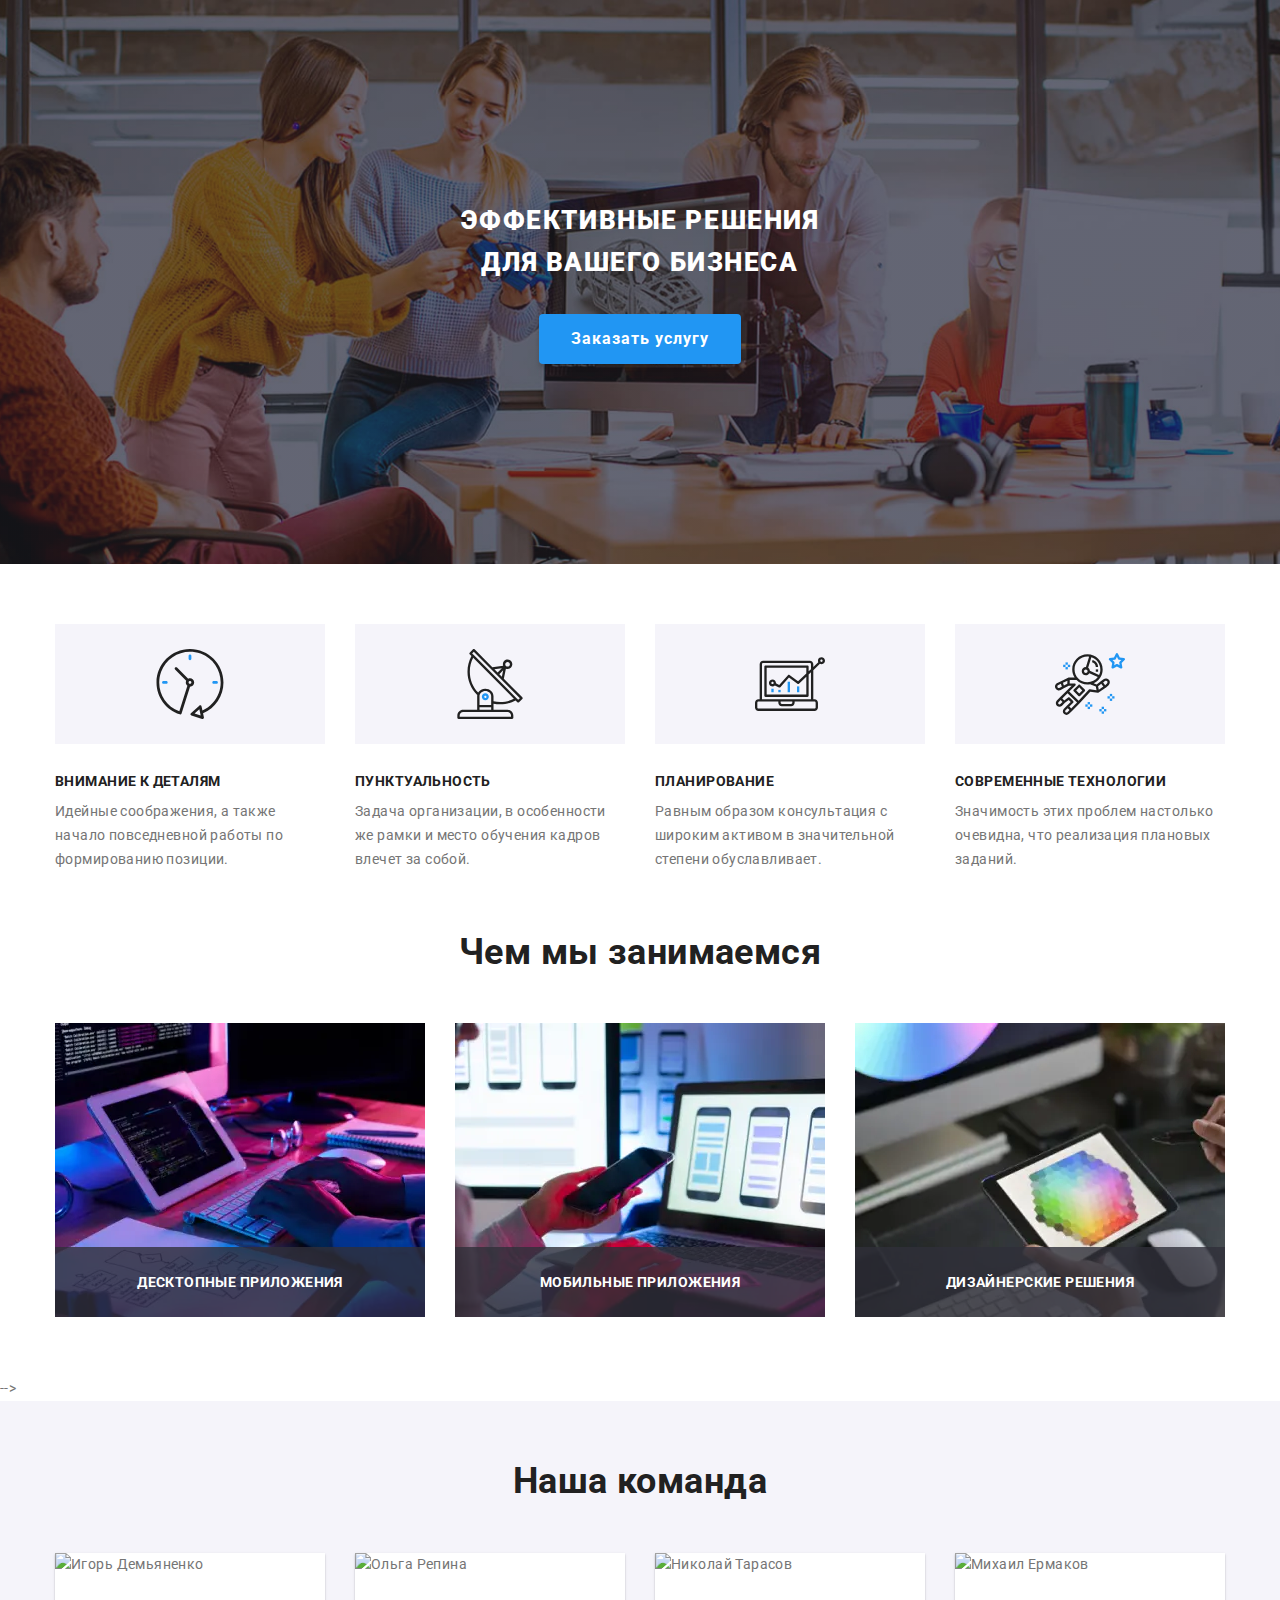
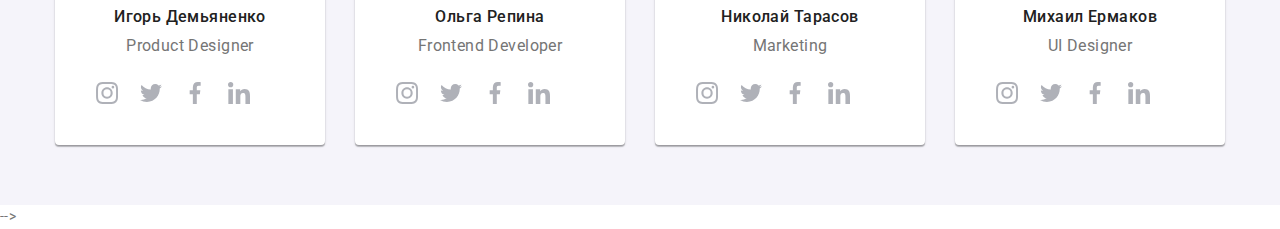
==== index.html @ aecc65b9 "правки" ====
<!DOCTYPE html>
<html lang="ru">
  <head>
    <meta charset="UTF-8" />
    <meta name="viewport" content="width=device-width, initial-scale=1.0" />
    <title>Document</title>
    <link rel="preconnect" href="https://fonts.gstatic.com" />
    <link
      href="https://fonts.googleapis.com/css2?family=Raleway:wght@700&family=Roboto:wght@400;500;700;900&display=swap"
      rel="stylesheet"
    />
    <link
      rel="stylesheet"
      href="https://cdnjs.cloudflare.com/ajax/libs/modern-normalize/1.0.0/modern-normalize.min.css"
    />
    <link rel="stylesheet" href="./CSS/main.min.css" />
  </head>
  <body>
    <!--Шапка-->
    <!-- <header class="page-header">
      <div class="header__container container">
        <nav class="nav-header">
          <a href="/" class="logo">Web<span class="logo__color">Studio</span></a>

          <ul class="site-nav">
            <li class="nav-item"><a href="./index.html" class="link current">Студия</a></li>
            <li class="nav-item"><a href="./portfolio.html" class="link">Портфолио</a></li>
            <li class="nav-item"><a href="" class="link">Контакты</a></li>
          </ul>
        </nav>

        <ul class="second-nav">
          <li class="nav-item">
            <a href="" class="link">
              <svg class="second-nav-img" width="16px" height="12px">
                <use class="second-nav-icon" href="./images/sprite.svg#mail"></use>
              </svg>
              info@devstudio.com
            </a>
          </li>
          <li class="nav-item">
            <a href="" class="link">
              <svg class="second-nav-img" width="10px" height="16px">
                <use class="second-nav-icon" href="./images/sprite.svg#smartphone"></use>
              </svg>
              +38 096 111 11 11
            </a>
          </li>
        </ul>
      </div>
    </header> -->

    <main>
      <!-- Герой -->

      <section class="hero">
        <div class="container">
          <h1 class="hero__title">
            Эффективные решения<br />
            для вашего бизнеса
          </h1>
          <button type="button" data-modal-open class="hero-btn">Заказать услугу</button>
        </div>
      </section>

      <section class="section section-features">
        <div class="container">
          <h2 class="section-title visually-hidden">Особености</h2>
          <ul class="features-list">
            <li class="features-item bgf-img1">
              <h3 class="section-title features">Внимание к деталям</h3>
              <p class="features-text">
                Идейные соображения, а также начало повседневной работы по формированию позиции.
              </p>
            </li>

            <li class="features-item bgf-img2">
              <h3 class="section-title features">Пунктуальность</h3>
              <p class="features-text">
                Задача организации, в особенности же рамки и место обучения кадров влечет за собой.
              </p>
            </li>

            <li class="features-item bgf-img3">
              <h3 class="section-title features">Планирование</h3>
              <p class="features-text">
                Равным образом консультация с широким активом в значительной степени обуславливает.
              </p>
            </li>

            <li class="features-item bgf-img4">
              <h3 class="section-title features">Современные технологии</h3>
              <p class="features-text">Значимость этих проблем настолько очевидна, что реализация плановых заданий.</p>
            </li>
          </ul>
        </div>
      </section>

      <!--Чем занимаемся-->
      <section class="section section-work">
        <div class="container">
          <h2 class="section-title name-page">Чем мы занимаемся</h2>
          <ul class="work-title">
            <li class="work-item">
              <picture class="work__picture">
                <source
                  srcset="
                    ./images/work/desktop-applications/desktop-applications-01.webp    1x,
                    ./images/work/desktop-applications/desktop-applications-02@2x.webp 2x
                  "
                  media="(min-width: 1200px)"
                  type="image/webp"
                />
                <source
                  srcset="
                    ./images/work/desktop-applications-01                         1x,
                    ./images/work/desktop-applications/desktop-applications-02@2x 2x
                  "
                  media="(min-width: 1200px)"
                />
                <img src="./images/work/desktop-applications/desktop-applications-01.jpg" alt="Декстопные приложения" />
              </picture>
              <p class="work-text">Десктопные приложения</p>
            </li>
            <li class="work-item">
              <picture class="work__picture">
                <source
                  srcset="
                    ./images/work/mobile-applications/mobile-applications-01.webp    1x,
                    ./images/work/mobile-applications/mobile-applications-02@2x.webp 2x
                  "
                  media="(min-width: 1200px)"
                  type="image/webp"
                />
                <source
                  srcset="
                    ./images/work/mobile-applications/mobile-applications-01.jpg    1x,
                    ./images/work/mobile-applications/mobile-applications-02@2x.jpg 2x
                  "
                  media="(min-width: 1200px)"
                />
                <img src="./images/work/mobile-applications/mobile-applications-01.jpg" alt="Мобильные Приложения" />
              </picture>
              <p class="work-text">Мобильные приложения</p>
            </li>
            <li class="work-item">
              <picture class="work__picture">
                <source
                  srcset="
                    ./images/work/design-solution/design-solutions-01.webp    1x,
                    ./images/work/design-solution/design-solutions-02@2x.webp 2x
                  "
                  media="(min-width: 1200px)"
                  type="image/webp"
                />
                <source
                  srcset="
                    ./images/work/design-solution/design-solutions-01.jpg    1x,
                    ./images/work/design-solution/design-solutions-02@2x.jpg 2x
                  "
                  media="(min-width: 1200px)"
                />
                <img src="./images/work/design-solution/design-solutions-01.jpg" alt="Дизайнерские решения" />
              </picture>
              <p class="work-text">Дизайнерские решения</p>
            </li>
          </ul>
        </div>
      </section>
      -->

      <!--Команда-->
      <section class="section section-comand">
        <div class="container">
          <h2 class="section-title name-page">Наша команда</h2>
          <ul class="team-list">
            <li class="team-item">
              <div class="team-img-container">
                <img src="./images/igor.jpg" alt="Игорь Демьяненко" width="270" />
              </div>
              <div class="team-text-container">
                <h3 class="section-title name">Игорь Демьяненко</h3>
                <p class="comand-text">Product Designer</p>
                <ul class="network-list">
                  <li class="network-item">
                    <a href="" class="network-link">
                      <svg class="network-icon">
                        <use class="icon" href="./images/sprite.svg#instagram"></use>
                      </svg>
                    </a>
                  </li>
                  <li class="network-item">
                    <a href="" class="network-link">
                      <svg class="network-icon">
                        <use class="icon" href="./images/sprite.svg#twitter"></use>
                      </svg>
                    </a>
                  </li>
                  <li class="network-item">
                    <a href="" class="network-link">
                      <svg class="network-icon">
                        <use class="icon" href="./images/sprite.svg#facebook"></use>
                      </svg>
                    </a>
                  </li>
                  <li class="network-item">
                    <a href="" class="network-link">
                      <svg class="network-icon">
                        <use class="icon" href="./images/sprite.svg#linkedin"></use>
                      </svg>
                    </a>
                  </li>
                </ul>
              </div>
            </li>

            <li class="team-item">
              <div class="team-img-container">
                <img src="./images/olga.jpg" alt="Ольга Репина" width="270" />
              </div>
              <div class="team-text-container">
                <h3 class="section-title name">Ольга Репина</h3>
                <p class="comand-text">Frontend Developer</p>
                <ul class="network-list">
                  <li class="network-item">
                    <a href="" class="network-link">
                      <svg class="network-icon">
                        <use class="icon" href="./images/sprite.svg#instagram"></use>
                      </svg>
                    </a>
                  </li>
                  <li class="network-item">
                    <a href="" class="network-link">
                      <svg class="network-icon">
                        <use class="icon" href="./images/sprite.svg#twitter"></use>
                      </svg>
                    </a>
                  </li>
                  <li class="network-item">
                    <a href="" class="network-link">
                      <svg class="network-icon">
                        <use class="icon" href="./images/sprite.svg#facebook"></use>
                      </svg>
                    </a>
                  </li>
                  <li class="network-item">
                    <a href="" class="network-link">
                      <svg class="network-icon">
                        <use class="icon" href="./images/sprite.svg#linkedin"></use>
                      </svg>
                    </a>
                  </li>
                </ul>
              </div>
            </li>

            <li class="team-item">
              <div class="team-img-container">
                <img src="./images/nikolya.jpg" alt="Николай Тарасов" width="270" />
              </div>
              <div class="team-text-container">
                <h3 class="section-title name">Николай Тарасов</h3>
                <p class="comand-text">Marketing</p>
                <ul class="network-list">
                  <li class="network-item">
                    <a href="" class="network-link">
                      <svg class="network-icon">
                        <use class="icon" href="./images/sprite.svg#instagram"></use>
                      </svg>
                    </a>
                  </li>
                  <li class="network-item">
                    <a href="" class="network-link">
                      <svg class="network-icon">
                        <use class="icon" href="./images/sprite.svg#twitter"></use>
                      </svg>
                    </a>
                  </li>
                  <li class="network-item">
                    <a href="" class="network-link">
                      <svg class="network-icon">
                        <use class="icon" href="./images/sprite.svg#facebook"></use>
                      </svg>
                    </a>
                  </li>
                  <li class="network-item">
                    <a href="" class="network-link">
                      <svg class="network-icon">
                        <use class="icon" href="./images/sprite.svg#linkedin"></use>
                      </svg>
                    </a>
                  </li>
                </ul>
              </div>
            </li>

            <li class="team-item">
              <div class="team-img-container">
                <img src="./images/mihail.jpg" alt="Михаил Ермаков" width="270" />
              </div>
              <div class="team-text-container">
                <h3 class="section-title name">Михаил Ермаков</h3>
                <p class="comand-text">UI Designer</p>
                <ul class="network-list">
                  <li class="network-item">
                    <a href="" class="network-link">
                      <svg class="network-icon">
                        <use class="icon" href="./images/sprite.svg#instagram"></use>
                      </svg>
                    </a>
                  </li>
                  <li class="network-item">
                    <a href="" class="network-link">
                      <svg class="network-icon">
                        <use class="icon" href="./images/sprite.svg#twitter"></use>
                      </svg>
                    </a>
                  </li>
                  <li class="network-item">
                    <a href="" class="network-link">
                      <svg class="network-icon">
                        <use class="icon" href="./images/sprite.svg#facebook"></use>
                      </svg>
                    </a>
                  </li>
                  <li class="network-item">
                    <a href="" class="network-link">
                      <svg class="network-icon">
                        <use class="icon" href="./images/sprite.svg#linkedin"></use>
                      </svg>
                    </a>
                  </li>
                </ul>
              </div>
            </li>
          </ul>
        </div>
      </section>
      -->

      <!-- Наши Клиенты -->
      <!-- <section class="section section-clients">
        <div class="container">
          <h2 class="section-title name-page">Постоянные клиенты</h2>
          <ul class="clients-list">
            <li class="clients-item">
              <a href="" class="clients-link">
                <svg class="clients-img" width="44px" height="49px">
                  <use class="clients-logo" href="./images/sprite.svg#logo1"></use>
                </svg>
              </a>
            </li>
            <li class="clients-item">
              <a href="" class="clients-link">
                <svg class="clients-img" width="40px" height="52px">
                  <use class="clients-logo" href="./images/sprite.svg#logo2"></use>
                </svg>
              </a>
            </li>
            <li class="clients-item">
              <a href="" class="clients-link">
                <svg class="clients-img" width="41px" height="42px">
                  <use class="clients-logo" href="./images/sprite.svg#logo3"></use>
                </svg>
              </a>
            </li>
            <li class="clients-item">
              <a href="" class="clients-link">
                <svg class="clients-img" width="80px" height="42px">
                  <use class="clients-logo" href="./images/sprite.svg#logo4"></use>
                </svg>
              </a>
            </li>
            <li class="clients-item">
              <a href="" class="clients-link">
                <svg class="clients-img" width="59px" height="47px">
                  <use class="clients-logo" href="./images/sprite.svg#logo5"></use>
                </svg>
              </a>
            </li>
            <li class="clients-item">
              <a href="" class="clients-link">
                <svg class="clients-img" width="88px" height="45px">
                  <use class="clients-logo" href="./images/logo6.svg#logo6"></use>
                </svg>
              </a>
            </li>
          </ul>
        </div>
      </section> -->
    </main>

    <!-- Подвал -->
    <!-- <footer class="footer-page">
      <div class="container">
        <div class="footer-address-container">
          <a href="/" class="logo">Web<span class="logo__color--footer">Studio</span></a>

          <address class="footer-content">
            <ul class="footer-list">
              <li class="footer-list-item">
                <a href="https://goo.gl/maps/4PFyWTzTnwLAxrPg8 " rel="“noopener" class="link-map"
                  >г. Киев, пр-т Леси Украинки, 26</a
                >
              </li>
              <li class="footer-list-item">
                <a href="mailto:info@example.com" class="link rgba">info@example.com</a>
              </li>

              <li class="footer-list-item">
                <a href="tel:+380991111111" class="link rgba">+38 099 111 11 11</a>
              </li>
            </ul>
          </address>
        </div>

        <div class="soshial-link-container">
          <h2 class="soshial-link-title">присоединяйтесь</h2>
          <ul class="soshial-link-list">
            <li class="soshial-link-item">
              <a href="" class="soshial-link">
                <svg class="network-icon">
                  <use class="icon" href="./images/sprite.svg#instagram"></use>
                </svg>
              </a>
            </li>
            <li class="soshial-link-item">
              <a href="" class="soshial-link">
                <svg class="network-icon">
                  <use class="icon" href="./images/sprite.svg#twitter"></use>
                </svg>
              </a>
            </li>
            <li class="soshial-link-item">
              <a href="" class="soshial-link">
                <svg class="network-icon">
                  <use class="icon" href="./images/sprite.svg#facebook"></use>
                </svg>
              </a>
            </li>
            <li class="soshial-link-item">
              <a href="" class="soshial-link">
                <svg class="network-icon">
                  <use class="icon" href="./images/sprite.svg#linkedin"></use>
                </svg>
              </a>
            </li>
          </ul>
        </div>

        <div class="subscription-container">
          <p class="soshial-link-title">Подпишитесь на рассылку</p>
          <form class="subscription-form">
            <input type="email" name="email" placeholder="E-mail" class="subscription-input" />
            <button type="submit" class="hero-btn footer-btn">
              Подписаться
              <svg class="subscription-send" width="24px" height="24px">
                <use class="send-img" href="./images/sprite.svg#send"></use>
              </svg>
            </button>
          </form>
        </div>
      </div>
    </footer> -->

    <!-- <div class="backdrop is-hidden" data-modal>
      <div class="backdrop-window">
        <div class="backdrop-contant">
          <form class="backdrop-form">
            <p class="backdrop-form-name">Оставьте свои данные, мы вам перезвоним</p>
            <label for="Имя" class="backdrop-list">
              <span class="backdrop-form-text">Имя</span>
              <span class="svg-form-container">
                <input type="text" name="username" class="backdrop-imput" id="Имя" />
                <svg class="backdrop-icon-container" width="18" height="18">
                  <use class="backdrop-icon" href="./images/sprite.svg#person"></use>
                </svg>
              </span>
            </label>

            <label for="Телефон" class="backdrop-list">
              <span class="backdrop-form-text">Телефон</span>
              <span class="svg-form-container">
                <input type="tel" name="phone-number" class="backdrop-imput" id="Телефон" />
                <svg class="backdrop-icon-container" width="18" height="18">
                  <use class="backdrop-icon" href="./images/sprite.svg#phone"></use>
                </svg>
              </span>
            </label>

            <label for="Почта" class="backdrop-list">
              <span class="backdrop-form-text">Почта</span>
              <span class="svg-form-container">
                <input type="email" name="email" class="backdrop-imput" id="Почта" />
                <svg class="backdrop-icon-container" width="18" height="18">
                  <use class="backdrop-icon" href="./images/sprite.svg#mail2"></use>
                </svg>
              </span>
            </label>

            <label for="comment" class="backdrop-list">
              <span class="backdrop-form-text">Комментарий</span>
              <textarea name="comment" placeholder="Введите текст" class="backdrop-textarea" id="comment"></textarea>
            </label>

            <input name="mailing" id="mailing" type="checkbox" class="backdrop-checkbox-bg visually-hidden" />
            <label for="mailing" class="checkbox-text"
              >Соглашаюсь с рассылкой и принимаю <a href="#" class="checkbox-link">Условия договора</a>
            </label>
            <button type="submit" class="hero-btn">Отправить</button>
          </form>

          <button type="button" data-modal-close class="backdrop-btn">
            <svg class="icon-exit">
              <use href="./images/sprite.svg#close-black"></use>
            </svg>
          </button>
        </div>
      </div>
    </div> -->

    <script src="./js/modal.js"></script>
  </body>
</html>
---- CSS/main.min.css ----
:root{--text-color: #757575;--text-black-color: #212121;--text-wite-color: #ffffff;--text-accent: #2196f3;--text-background-color: #e5e5e5;--background-second-color: #f5f4fa;--footer-bg-color: #2f303a;--border-: 1px solid #eeeeee;--cubic: cubic-bezier(0.4, 0, 0.2, 1)}.visually-hidden{position:absolute !important;clip:rect(1px 1px 1px 1px);clip:rect(1px, 1px, 1px, 1px);padding:0 !important;border:0 !important;height:1px !important;width:1px !important;overflow:hidden}button{outline:none;list-style:none}img{display:block;max-width:100%;height:auto}*{margin:0;padding:0}body{background:var(--text-wite-color);color:var(--text-color);font-family:Roboto, sans-serif;letter-spacing:0.03em;font-size:14px;line-height:1.71}h1,h2,h3,h4{font-family:Roboto, sans-serif}ul{list-style:none;margin:0px;padding:0px}textarea{resize:none}.container{width:100%;margin-left:auto;margin-right:auto;padding-left:15px;padding-right:15px}.footer-page>.container{display:flex}@media screen and (min-width: 480px){.container{width:480px}}@media screen and (min-width: 768px){.container{width:768px}}@media screen and (min-width: 1200px){.container{width:1200px}}.logo{color:var(--text-accent);font-family:Raleway;font-weight:700;font-size:26px;line-height:1.2;text-decoration:none}.logo__color{color:var(--text-black-color)}.logo__color--footer{color:var(--text-wite-color)}.network-list{display:inline-flex;margin-top:16px}.network-link{width:44px;height:44px;display:inline-flex;justify-content:center;align-items:center;border-radius:50%;transition:background-color 250ms var(--cubic)}.network-link:focus,.network-link:hover{background-color:var(--text-accent)}.network-icon{width:22px;height:22px;fill:#afb1b8;transition:fill 250ms cubic-bezier(0.4, 0, 0.2, 1)}.network-link:focus .network-icon,.network-link:hover .network-icon{fill:#ffffff}.soshial-link-container{width:270px}.soshial-link-title{margin-bottom:20px;font-weight:700;font-size:14px;line-height:1.142;letter-spacing:0.03em;text-transform:uppercase;color:var(--text-wite-color)}.soshial-link-list{display:flex}.soshial-link-item{background-color:rgba(255,255,255,0.1);border-radius:50%}.soshial-link-item:not(:last-child){margin-right:10px}.soshial-link{width:44px;height:44px;display:inline-flex;justify-content:center;align-items:center;border-radius:50%;transition:background-color 250ms cubic-bezier(0.4, 0, 0.2, 1)}.soshial-link:hover,.soshial-link:focus{display:flex;width:44px;height:44px;background-color:#2196f3;border-radius:50%}.soshial-link .icon{width:22px;height:22px;fill:var(--text-wite-color)}.hero-btn{display:flex;align-items:center;margin-left:auto;margin-right:auto;margin-top:30px;padding:10px 32px;box-shadow:0px 4px 4px rgba(0,0,0,0.15);border:none;border-radius:4px;cursor:pointer;color:var(--text-wite-color);font-weight:700;font-size:16px;line-height:1.87;text-align:center;letter-spacing:0.06em;background-color:var(--text-accent)}.footer-btn{margin-left:12px;margin-top:0}.backdrop{position:fixed;top:0;left:0;z-index:100;width:100%;height:100%;background-color:rgba(0,0,0,0.2);transition:all 250ms var(--cubic)}.backdrop-window{position:absolute;top:50%;left:50%;transform:translate(-50%, -50%);width:528px;height:581px;padding:40px;background:#ffffff;box-shadow:0px 1px 3px rgba(0,0,0,0.12),0px 1px 1px rgba(0,0,0,0.14),0px 2px 1px rgba(0,0,0,0.2);border-radius:4px}.backdrop-btn{position:absolute;right:8px;top:8px;width:30px;height:30px;background:#ffffff;border:1px solid rgba(0,0,0,0.1);border-radius:50%;display:flex;justify-content:center;align-items:center;transition:border 250ms var(--cubic)}.icon-exit{width:11px;height:11px;transition:fill 250ms var(--cubic)}.backdrop-btn:hover .icon-exit,.backdrop-btn:focus .icon-exit{fill:var(--text-accent)}.is-hidden{opacity:0;visibility:hidden;pointer-events:none}.backdrop-form-name{font-weight:700;font-size:20px;line-height:1.15;text-align:center;letter-spacing:0.03em;color:var(--text-black-color)}.backdrop-form-text{display:block;font-weight:normal;font-size:12px;line-height:1.166;letter-spacing:0.01em;color:var(--text-color);margin-top:12px}.backdrop-list{display:block}.backdrop-imput{width:100%;height:40px;padding-left:44px;margin-top:4px;border-radius:4px;border:1px solid rgba(33,33,33,0.2);transition:border 250ms var(--cubic)}.backdrop-imput:focus{outline:none;border:1px solid #2196f3;border-radius:4px}.svg-form-container{position:relative}.backdrop-checkbox-bg:checked+.checkbox-text::before{background-color:var(--text-accent);background-image:url(../images/icon-check.svg);background-size:contain;border-color:var(--text-accent);border-radius:2px}.checkbox-text{display:inline-block;margin-left:9px;margin-top:20px;vertical-align:top;font-weight:400;font-size:14px;line-height:1.171;letter-spacing:0.03em;color:var(--text-color)}.checkbox-text::before{display:inline-block;text-align:center;vertical-align:middle;content:'';width:16px;height:15px;margin-right:7px;border:2px solid var(--text-black-color);border-radius:2px;background-size:contain}.checkbox-link{color:var(--text-accent)}.checkbox-link:focus{color:var(--text-accent)}.backdrop-icon-container{position:absolute;top:50%;left:14px;transform:translateY(-50%);transition:fill 250ms var(--cubic)}.backdrop-imput:focus+.backdrop-icon-container{fill:var(--text-accent)}.backdrop-textarea{width:448px;height:120px;padding:12px 16px;margin-top:4px;border-radius:4px;border:1px solid rgba(33,33,33,0.2);transition:border-radius 250ms var(--cubic)}.backdrop-textarea::placeholder{color:rgba(117,117,117,0.5)}.backdrop-textarea:hover,.backdrop-textarea:focus{outline:none;border:1px solid #2196f3;border-radius:4px}.section{padding-top:60px;padding-bottom:60px}.section-features{padding-bottom:0px}.section-comand{background-color:var(--background-second-color)}.page-header{display:flex;justify-content:center;align-items:center;border-bottom:1px solid #ececec;background-color:var(--text-wite-color)}.header__container{display:flex;align-items:center;justify-content:space-between}.nav-header{display:flex;justify-content:space-between;align-items:center;margin-right:auto}.site-nav{display:flex;margin-left:90px}.site-nav .link:focus,.site-nav .link:hover{color:var(--text-accent)}.site-nav .nav-item:not(:last-child){margin-right:50px}.second-nav .nav-item:not(:last-child){margin-right:50px}.site-nav .link{display:block;padding:32px 0;color:var(--text-black-color);font-weight:500;font-size:14px;line-height:1.14;text-decoration:none;transition:color 250ms cubic-bezier(0.4, 0, 0.2, 1)}.site-nav .link.current{color:var(--text-accent);display:block;position:relative}.site-nav .link.current::after{content:'';position:absolute;left:0;bottom:0;display:block;width:100%;height:4px;background-color:var(--text-accent);border-radius:2px}.second-nav{display:flex}.second-nav .link{color:var(--text-color);font-weight:500;font-size:14px;line-height:1.4;letter-spacing:0.02em;text-decoration:none;transition:color 250ms cubic-bezier(0.4, 0, 0.2, 1)}.second-nav .link:focus,.second-nav .link:hover{color:var(--text-accent)}.second-nav-img{fill:var(--text-color);margin-right:10px;transition:fill 250ms cubic-bezier(0.4, 0, 0.2, 1)}.link:focus .second-nav-img,.link:hover .second-nav-img{fill:var(--text-accent)}.nav-item .link{display:flex;align-items:center}.hero{width:100%;background-color:#c4c4c4;margin:0 auto;padding-top:118px;padding-bottom:118px;text-align:center;background-position:center;background-repeat:no-repeat;background-size:cover;background-image:linear-gradient(rgba(47,48,58,0.4), rgba(47,48,58,0.4)),url(../images/hero/hero_bg-mobile.jpg)}@media screen and (min-device-pixel-ratio: 2), screen and (min-resolution: 192dpi), screen and (min-resolution: 2dppx){.hero .box{background-image:url(../images/hero/hero_bg-mobile@2x.jpg)}}.hero__title{color:var(--text-wite-color);text-align:center;letter-spacing:0.06em;text-transform:uppercase;font-size:26px;font-weight:900;line-height:1.615}@media screen and (min-width: 768px){.hero{background-image:linear-gradient(rgba(47,48,58,0.4), rgba(47,48,58,0.4)),url(../images/hero/hero_bg-tablet.jpg)}}@media screen and (min-width: 768px) and (min-device-pixel-ratio: 2), screen and (min-width: 768px) and (min-resolution: 192dpi), screen and (min-width: 768px) and (min-resolution: 2dppx){.hero{background-image:linear-gradient(rgba(47,48,58,0.4), rgba(47,48,58,0.4)),url(../images/hero/hero_bg-tablet@2x.jpg)}}.hero{padding-top:200px;padding-bottom:200px}@media screen and (min-width: 1200px){.hero{background-image:linear-gradient(rgba(47,48,58,0.4), rgba(47,48,58,0.4)),url(../images/hero/hero_bg-desktop@2x.jpg)}}@media screen and (min-width: 1200px) and (min-device-pixel-ratio: 2), screen and (min-width: 1200px) and (min-resolution: 192dpi), screen and (min-width: 1200px) and (min-resolution: 2dppx){.hero{background-image:linear-gradient(rgba(47,48,58,0.4), rgba(47,48,58,0.4)),url(../images/hero/hero_bg-desktop.jpg)}}.section .section-title.features{font-weight:700;font-size:14px;line-height:1.14;text-transform:uppercase}.features-item:before{content:'';display:block;margin-bottom:30px;background-repeat:no-repeat;background-position:center;background-color:var(--background-second-color);height:120px}@media screen and (max-width: 767px){.features-item:not(:first-child){margin-top:30px}}.features-text{margin-top:10px}.bgf-img1::before{background-image:url(../images/features/bg1.svg)}.bgf-img2::before{background-image:url(../images/features/bg2.svg)}.bgf-img3::before{background-image:url(../images/features/bg3.svg)}.bgf-img4::before{background-image:url(../images/features/bg4.svg)}@media screen and (min-width: 768px){.features-list{display:flex;flex-wrap:wrap;margin-left:-30px;margin-top:-30px}.features-item{margin-left:30px;margin-top:30px;flex-basis:calc((100% - 30px * 2) / 2)}}@media screen and (min-width: 1200px){.features-list{margin-top:0;margin-left:-30px}.features-item{margin-left:30px;margin-top:0;flex-basis:calc((100% - 30px * 4) / 4)}}@media screen and (max-width: 1199px){.section-work{display:none}}.work-title>.work-item{flex-basis:calc((100% - 30px * 3) / 3);margin-left:30px;position:relative}.section-work .section-title.name-page{margin-bottom:50px}.work-title{display:flex;flex-wrap:wrap;margin-left:-30px;justify-content:center;align-items:center}.work-text{display:flex;justify-content:center;align-items:center;height:70px;width:100%;background:rgba(47,48,58,0.8);bottom:0;position:absolute;font-weight:700;font-size:14px;line-height:1.143;text-transform:uppercase;color:var(--text-wite-color)}.team-list{display:flex;flex-wrap:wrap;margin-left:-30px;border-radius:0px 0px 4px 4px}.team-item{border-radius:0px 0px 4px 4px;background-color:var(--text-wite-color);margin-left:30px;box-shadow:0px 1px 3px rgba(0,0,0,0.12),0px 1px 1px rgba(0,0,0,0.14),0px 2px 1px rgba(0,0,0,0.2)}.team-list>.team-item{flex-basis:calc((100% - 30px * 4) / 4)}.section .section-title.name-page{font-weight:700;font-size:36px;line-height:1.16;text-align:center}.section-comand .section-title.name-page{font-weight:700;font-size:36px;line-height:1.16;text-align:center;margin-bottom:50px}.section-comand .section-title.name{font-weight:500;font-size:16px;line-height:1.19;text-align:center}.section-title{color:var(--text-black-color);font-weight:700;font-size:36px;line-height:1.16}.team-text-container{padding:30px}.section-comand .comand-text{font-weight:400;font-size:16px;line-height:1.19;text-align:center;margin-top:10px}.clients-list{display:flex;margin-top:50px;flex-wrap:wrap;margin-left:-30px}.clients-item{display:flex;justify-content:center;align-items:center;margin-left:30px;flex-basis:calc((100% - 30px * 6) / 6)}.clients-img{display:block}.clients-logo{fill:#afb1b8;transition:fill 250ms cubic-bezier(0.4, 0, 0.2, 1)}.clients-link:hover .clients-logo,.clients-link:focus .clients-logo{fill:var(--text-accent)}.clients-link{display:flex;width:100%;height:90px;fill:var(--text-accent);box-sizing:border-box;justify-content:center;align-items:center;border:1px solid #afb1b8;border-radius:4px;transition:border 250ms cubic-bezier(0.4, 0, 0.2, 1)}.clients-link:hover,.clients-link:focus{border-radius:4px;border:1px solid var(--text-accent)}.footer-address-container{width:270px}.footer-page{background-color:var(--footer-bg-color);text-decoration:none;display:flex;justify-content:center;align-items:center;padding:60px 0}.footer-page .link.rgba{color:rgba(255,255,255,0.6);text-decoration:none}.link-map{color:var(--text-wite-color);text-decoration:none;transition:color 250ms cubic-bezier(0.4, 0, 0.2, 1)}.link-map:hover,.link-map:focus{color:var(--text-accent)}.link{transition:color 250ms cubic-bezier(0.4, 0, 0.2, 1)}.footer-page .link:focus,.footer-page .link:hover{color:var(--text-accent)}.footer-content{margin-top:20px;font-style:normal}.footer-list-item{margin-top:8px}.subscription-container{width:570px}.subscription-form{display:flex}.subscription-input{flex-grow:1;height:50px;padding-left:16px;border:1px solid rgba(255,255,255,0.3);box-sizing:border-box;filter:drop-shadow(0px 4px 4px rgba(0,0,0,0.15));border-radius:4px;background:var(--footer-bg-color);color:var(--text-wite-color);transition:border 250ms var(--cubic)}.subscription-input:focus{outline:none;border:1px solid #2196f3;border-radius:4px}.subscription-send{margin-left:10px;fill:var(--text-wite-color)}.portfolio-main-container{background-color:var(--text-wite-color)}.filter-container{align-items:center;justify-content:center;display:flex;margin-bottom:50px}.filter-list:not(:last-child){margin-right:8px}.filter{padding:6px 22px;border-radius:4px;border:none;font-weight:500;font-size:16px;line-height:1.62;text-align:center;font-family:inherit;background-color:var(--background-second-color);transition:background-color 250ms cubic-bezier(0.4, 0, 0.2, 1),color 250ms cubic-bezier(0.4, 0, 0.2, 1)}.filter:focus,.filter:hover{background:var(--text-accent);color:var(--text-wite-color);border-radius:4px;box-shadow:0px 3px 1px rgba(0,0,0,0.1),0px 1px 2px rgba(0,0,0,0.08),0px 2px 2px rgba(0,0,0,0.12)}.flex-container{display:flex;flex-wrap:wrap;margin-left:-30px;margin-top:-30px}.filter-contant-container{padding:24px 20px}.portfolio-box{margin-left:30px;margin-top:30px;flex-basis:calc((100% - 30px * 3) / 3);border:var(--border-);box-sizing:border-box}.filter-img{position:relative;overflow:hidden}.section .filter-link{text-decoration:none;display:block;position:relative;transition:box-shadow 250ms cubic-bezier(0.4, 0, 0.2, 1)}.section .filter-link:focus,.section .filter-link:hover{box-shadow:0px 1px 1px rgba(0,0,0,0.12),0px 4px 4px rgba(0,0,0,0.06),1px 4px 6px rgba(0,0,0,0.16);color:var(--text-accent)}.section .section-title.filter-page{font-size:18px;line-height:1.83;letter-spacing:0.06em}.portfolio-opacity-text{position:absolute;top:0;width:100%;height:100%;padding:63px 24px;background:rgba(33,150,243,0.9);font-size:18px;line-height:1.555;letter-spacing:0.03em;color:#ffffff;transform:translateY(101%);transition:transform 250ms cubic-bezier(0.4, 0, 0.2, 1)}.filter-link:hover .portfolio-opacity-text,.filter-link:focus .portfolio-opacity-text{transform:translateY(0)}.section .filter-text{margin-top:4px;font-weight:400;font-size:16px;line-height:1.87;color:var(--text-color)}
/*# sourceMappingURL=main.min.css.map */
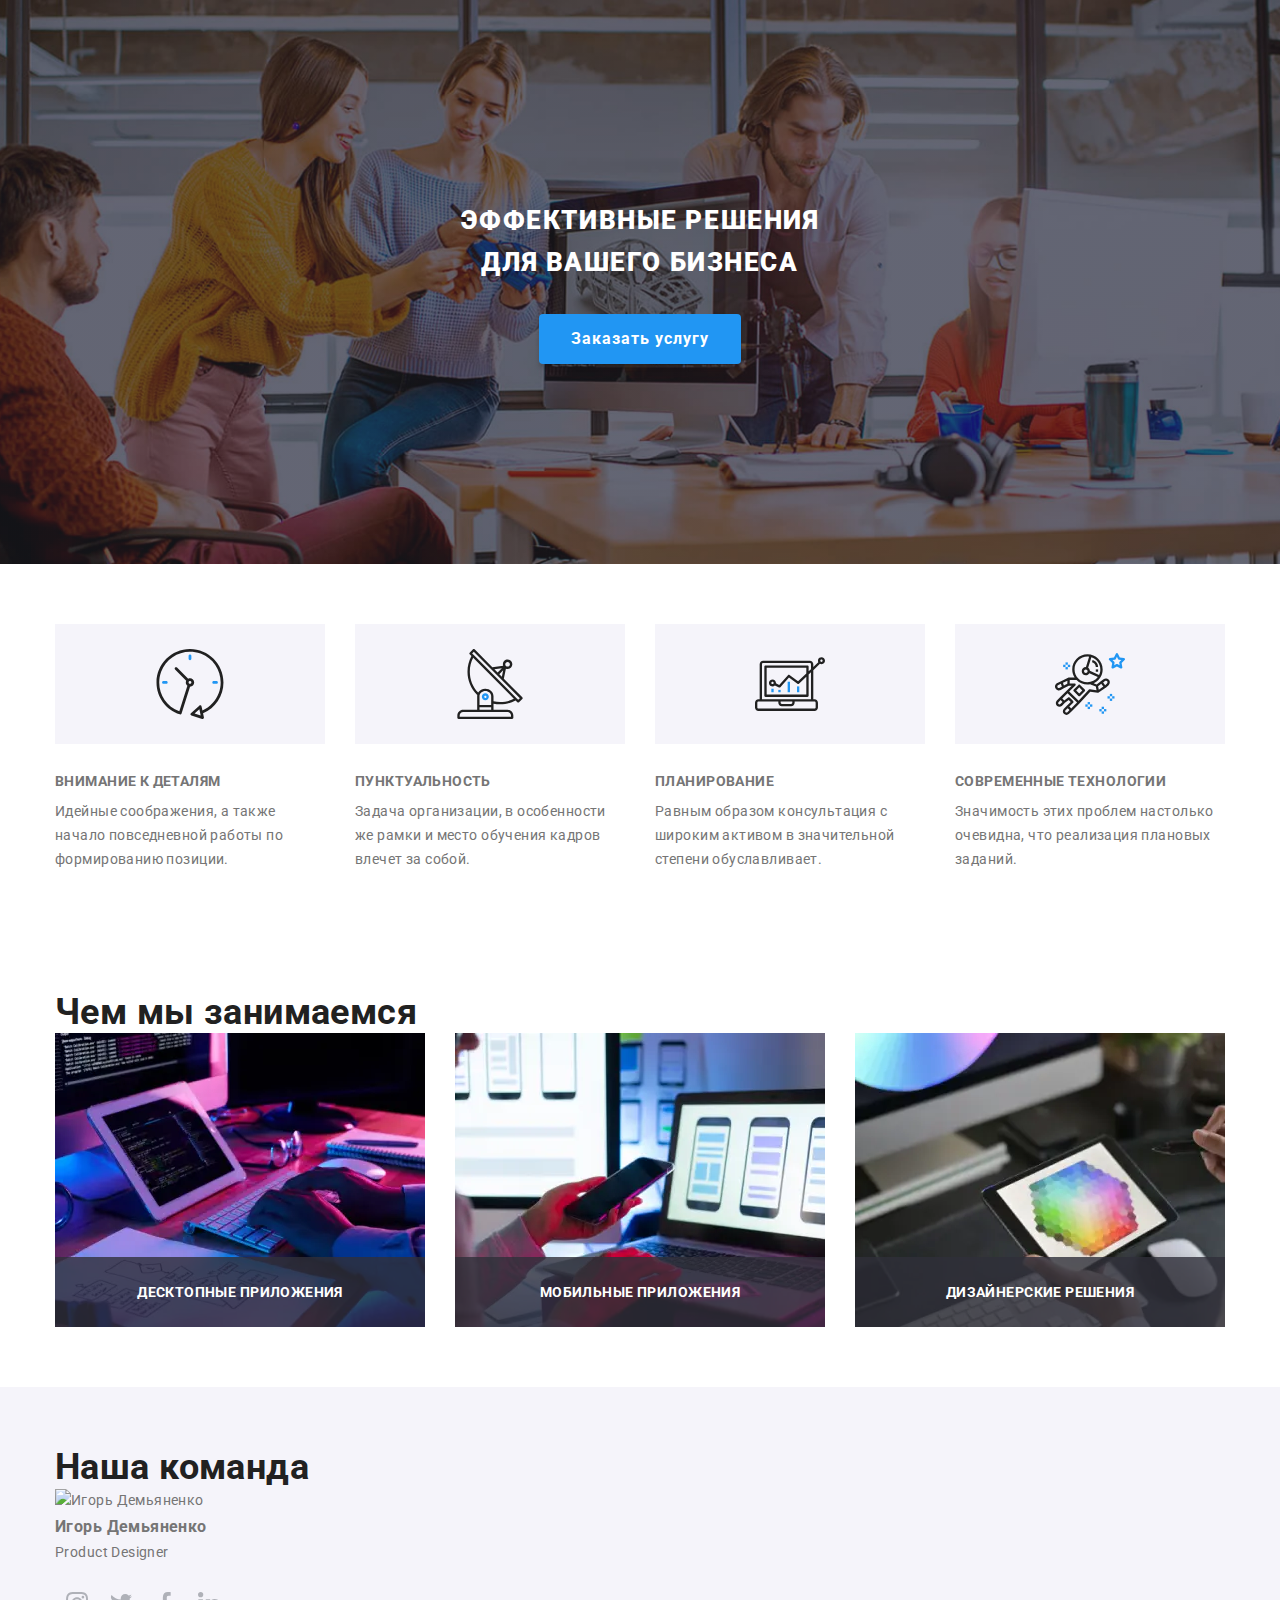
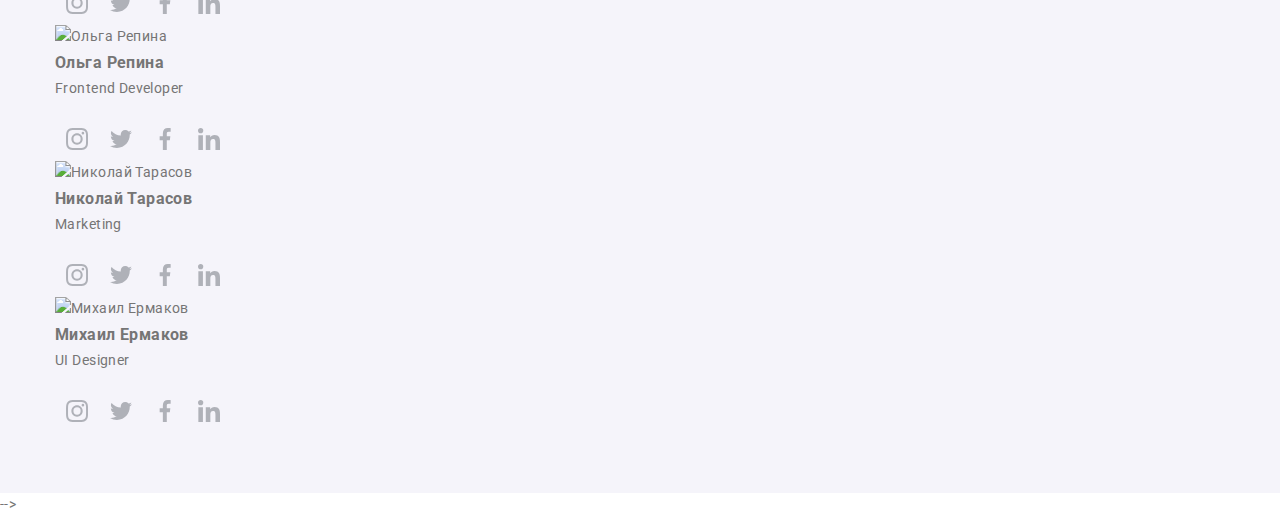
==== commit 0dcc2c5b: "Нечего не сделал" ====
--- a/index.html
+++ b/index.html
@@ -99,7 +99,7 @@
       <!--Чем занимаемся-->
       <section class="section section-work">
         <div class="container">
-          <h2 class="section-title name-page">Чем мы занимаемся</h2>
+          <h2 class="section__title">Чем мы занимаемся</h2>
           <ul class="work-title">
             <li class="work-item">
               <picture class="work__picture">
@@ -112,10 +112,7 @@
                   type="image/webp"
                 />
                 <source
-                  srcset="
-                    ./images/work/desktop-applications-01                         1x,
-                    ./images/work/desktop-applications/desktop-applications-02@2x 2x
-                  "
+                  srcset="./images/work/desktop-applications/desktop-applications-02@2x 2x"
                   media="(min-width: 1200px)"
                 />
                 <img src="./images/work/desktop-applications/desktop-applications-01.jpg" alt="Декстопные приложения" />
@@ -133,10 +130,7 @@
                   type="image/webp"
                 />
                 <source
-                  srcset="
-                    ./images/work/mobile-applications/mobile-applications-01.jpg    1x,
-                    ./images/work/mobile-applications/mobile-applications-02@2x.jpg 2x
-                  "
+                  srcset="./images/work/mobile-applications/mobile-applications-02@2x.jpg 2x"
                   media="(min-width: 1200px)"
                 />
                 <img src="./images/work/mobile-applications/mobile-applications-01.jpg" alt="Мобильные Приложения" />
@@ -154,10 +148,7 @@
                   type="image/webp"
                 />
                 <source
-                  srcset="
-                    ./images/work/design-solution/design-solutions-01.jpg    1x,
-                    ./images/work/design-solution/design-solutions-02@2x.jpg 2x
-                  "
+                  srcset="./images/work/design-solution/design-solutions-02@2x.jpg 2x"
                   media="(min-width: 1200px)"
                 />
                 <img src="./images/work/design-solution/design-solutions-01.jpg" alt="Дизайнерские решения" />
@@ -167,20 +158,19 @@
           </ul>
         </div>
       </section>
-      -->
 
       <!--Команда-->
-      <section class="section section-comand">
+      <section class="section team">
         <div class="container">
-          <h2 class="section-title name-page">Наша команда</h2>
-          <ul class="team-list">
-            <li class="team-item">
-              <div class="team-img-container">
-                <img src="./images/igor.jpg" alt="Игорь Демьяненко" width="270" />
-              </div>
-              <div class="team-text-container">
-                <h3 class="section-title name">Игорь Демьяненко</h3>
-                <p class="comand-text">Product Designer</p>
+          <h2 class="section__title">Наша команда</h2>
+          <ul class="team__list">
+            <li class="team__item">
+              <div class="team__img--container">
+                <img src="./images/igor.jpg" alt="Игорь Демьяненко" />
+              </div>
+              <div class="team__text--container">
+                <h3 class="team__name">Игорь Демьяненко</h3>
+                <p class="team__text">Product Designer</p>
                 <ul class="network-list">
                   <li class="network-item">
                     <a href="" class="network-link">
@@ -214,13 +204,13 @@
               </div>
             </li>
 
-            <li class="team-item">
-              <div class="team-img-container">
+            <li class="team__item">
+              <div class="team__img--container">
                 <img src="./images/olga.jpg" alt="Ольга Репина" width="270" />
               </div>
-              <div class="team-text-container">
-                <h3 class="section-title name">Ольга Репина</h3>
-                <p class="comand-text">Frontend Developer</p>
+              <div class="team__text--container">
+                <h3 class="team__name">Ольга Репина</h3>
+                <p class="team__text">Frontend Developer</p>
                 <ul class="network-list">
                   <li class="network-item">
                     <a href="" class="network-link">
@@ -254,13 +244,13 @@
               </div>
             </li>
 
-            <li class="team-item">
-              <div class="team-img-container">
+            <li class="team__item">
+              <div class="team__img--container">
                 <img src="./images/nikolya.jpg" alt="Николай Тарасов" width="270" />
               </div>
-              <div class="team-text-container">
-                <h3 class="section-title name">Николай Тарасов</h3>
-                <p class="comand-text">Marketing</p>
+              <div class="team__text--container">
+                <h3 class="team__name">Николай Тарасов</h3>
+                <p class="team__text">Marketing</p>
                 <ul class="network-list">
                   <li class="network-item">
                     <a href="" class="network-link">
@@ -294,13 +284,13 @@
               </div>
             </li>
 
-            <li class="team-item">
-              <div class="team-img-container">
+            <li class="team__item">
+              <div class="team__img--container">
                 <img src="./images/mihail.jpg" alt="Михаил Ермаков" width="270" />
               </div>
-              <div class="team-text-container">
-                <h3 class="section-title name">Михаил Ермаков</h3>
-                <p class="comand-text">UI Designer</p>
+              <div class="team__text--container">
+                <h3 class="team__name">Михаил Ермаков</h3>
+                <p class="team__text">UI Designer</p>
                 <ul class="network-list">
                   <li class="network-item">
                     <a href="" class="network-link">
--- a/CSS/main.min.css
+++ b/CSS/main.min.css
@@ -1,2 +1,2 @@
-:root{--text-color: #757575;--text-black-color: #212121;--text-wite-color: #ffffff;--text-accent: #2196f3;--text-background-color: #e5e5e5;--background-second-color: #f5f4fa;--footer-bg-color: #2f303a;--border-: 1px solid #eeeeee;--cubic: cubic-bezier(0.4, 0, 0.2, 1)}.visually-hidden{position:absolute !important;clip:rect(1px 1px 1px 1px);clip:rect(1px, 1px, 1px, 1px);padding:0 !important;border:0 !important;height:1px !important;width:1px !important;overflow:hidden}button{outline:none;list-style:none}img{display:block;max-width:100%;height:auto}*{margin:0;padding:0}body{background:var(--text-wite-color);color:var(--text-color);font-family:Roboto, sans-serif;letter-spacing:0.03em;font-size:14px;line-height:1.71}h1,h2,h3,h4{font-family:Roboto, sans-serif}ul{list-style:none;margin:0px;padding:0px}textarea{resize:none}.container{width:100%;margin-left:auto;margin-right:auto;padding-left:15px;padding-right:15px}.footer-page>.container{display:flex}@media screen and (min-width: 480px){.container{width:480px}}@media screen and (min-width: 768px){.container{width:768px}}@media screen and (min-width: 1200px){.container{width:1200px}}.logo{color:var(--text-accent);font-family:Raleway;font-weight:700;font-size:26px;line-height:1.2;text-decoration:none}.logo__color{color:var(--text-black-color)}.logo__color--footer{color:var(--text-wite-color)}.network-list{display:inline-flex;margin-top:16px}.network-link{width:44px;height:44px;display:inline-flex;justify-content:center;align-items:center;border-radius:50%;transition:background-color 250ms var(--cubic)}.network-link:focus,.network-link:hover{background-color:var(--text-accent)}.network-icon{width:22px;height:22px;fill:#afb1b8;transition:fill 250ms cubic-bezier(0.4, 0, 0.2, 1)}.network-link:focus .network-icon,.network-link:hover .network-icon{fill:#ffffff}.soshial-link-container{width:270px}.soshial-link-title{margin-bottom:20px;font-weight:700;font-size:14px;line-height:1.142;letter-spacing:0.03em;text-transform:uppercase;color:var(--text-wite-color)}.soshial-link-list{display:flex}.soshial-link-item{background-color:rgba(255,255,255,0.1);border-radius:50%}.soshial-link-item:not(:last-child){margin-right:10px}.soshial-link{width:44px;height:44px;display:inline-flex;justify-content:center;align-items:center;border-radius:50%;transition:background-color 250ms cubic-bezier(0.4, 0, 0.2, 1)}.soshial-link:hover,.soshial-link:focus{display:flex;width:44px;height:44px;background-color:#2196f3;border-radius:50%}.soshial-link .icon{width:22px;height:22px;fill:var(--text-wite-color)}.hero-btn{display:flex;align-items:center;margin-left:auto;margin-right:auto;margin-top:30px;padding:10px 32px;box-shadow:0px 4px 4px rgba(0,0,0,0.15);border:none;border-radius:4px;cursor:pointer;color:var(--text-wite-color);font-weight:700;font-size:16px;line-height:1.87;text-align:center;letter-spacing:0.06em;background-color:var(--text-accent)}.footer-btn{margin-left:12px;margin-top:0}.backdrop{position:fixed;top:0;left:0;z-index:100;width:100%;height:100%;background-color:rgba(0,0,0,0.2);transition:all 250ms var(--cubic)}.backdrop-window{position:absolute;top:50%;left:50%;transform:translate(-50%, -50%);width:528px;height:581px;padding:40px;background:#ffffff;box-shadow:0px 1px 3px rgba(0,0,0,0.12),0px 1px 1px rgba(0,0,0,0.14),0px 2px 1px rgba(0,0,0,0.2);border-radius:4px}.backdrop-btn{position:absolute;right:8px;top:8px;width:30px;height:30px;background:#ffffff;border:1px solid rgba(0,0,0,0.1);border-radius:50%;display:flex;justify-content:center;align-items:center;transition:border 250ms var(--cubic)}.icon-exit{width:11px;height:11px;transition:fill 250ms var(--cubic)}.backdrop-btn:hover .icon-exit,.backdrop-btn:focus .icon-exit{fill:var(--text-accent)}.is-hidden{opacity:0;visibility:hidden;pointer-events:none}.backdrop-form-name{font-weight:700;font-size:20px;line-height:1.15;text-align:center;letter-spacing:0.03em;color:var(--text-black-color)}.backdrop-form-text{display:block;font-weight:normal;font-size:12px;line-height:1.166;letter-spacing:0.01em;color:var(--text-color);margin-top:12px}.backdrop-list{display:block}.backdrop-imput{width:100%;height:40px;padding-left:44px;margin-top:4px;border-radius:4px;border:1px solid rgba(33,33,33,0.2);transition:border 250ms var(--cubic)}.backdrop-imput:focus{outline:none;border:1px solid #2196f3;border-radius:4px}.svg-form-container{position:relative}.backdrop-checkbox-bg:checked+.checkbox-text::before{background-color:var(--text-accent);background-image:url(../images/icon-check.svg);background-size:contain;border-color:var(--text-accent);border-radius:2px}.checkbox-text{display:inline-block;margin-left:9px;margin-top:20px;vertical-align:top;font-weight:400;font-size:14px;line-height:1.171;letter-spacing:0.03em;color:var(--text-color)}.checkbox-text::before{display:inline-block;text-align:center;vertical-align:middle;content:'';width:16px;height:15px;margin-right:7px;border:2px solid var(--text-black-color);border-radius:2px;background-size:contain}.checkbox-link{color:var(--text-accent)}.checkbox-link:focus{color:var(--text-accent)}.backdrop-icon-container{position:absolute;top:50%;left:14px;transform:translateY(-50%);transition:fill 250ms var(--cubic)}.backdrop-imput:focus+.backdrop-icon-container{fill:var(--text-accent)}.backdrop-textarea{width:448px;height:120px;padding:12px 16px;margin-top:4px;border-radius:4px;border:1px solid rgba(33,33,33,0.2);transition:border-radius 250ms var(--cubic)}.backdrop-textarea::placeholder{color:rgba(117,117,117,0.5)}.backdrop-textarea:hover,.backdrop-textarea:focus{outline:none;border:1px solid #2196f3;border-radius:4px}.section{padding-top:60px;padding-bottom:60px}.section-features{padding-bottom:0px}.section-comand{background-color:var(--background-second-color)}.page-header{display:flex;justify-content:center;align-items:center;border-bottom:1px solid #ececec;background-color:var(--text-wite-color)}.header__container{display:flex;align-items:center;justify-content:space-between}.nav-header{display:flex;justify-content:space-between;align-items:center;margin-right:auto}.site-nav{display:flex;margin-left:90px}.site-nav .link:focus,.site-nav .link:hover{color:var(--text-accent)}.site-nav .nav-item:not(:last-child){margin-right:50px}.second-nav .nav-item:not(:last-child){margin-right:50px}.site-nav .link{display:block;padding:32px 0;color:var(--text-black-color);font-weight:500;font-size:14px;line-height:1.14;text-decoration:none;transition:color 250ms cubic-bezier(0.4, 0, 0.2, 1)}.site-nav .link.current{color:var(--text-accent);display:block;position:relative}.site-nav .link.current::after{content:'';position:absolute;left:0;bottom:0;display:block;width:100%;height:4px;background-color:var(--text-accent);border-radius:2px}.second-nav{display:flex}.second-nav .link{color:var(--text-color);font-weight:500;font-size:14px;line-height:1.4;letter-spacing:0.02em;text-decoration:none;transition:color 250ms cubic-bezier(0.4, 0, 0.2, 1)}.second-nav .link:focus,.second-nav .link:hover{color:var(--text-accent)}.second-nav-img{fill:var(--text-color);margin-right:10px;transition:fill 250ms cubic-bezier(0.4, 0, 0.2, 1)}.link:focus .second-nav-img,.link:hover .second-nav-img{fill:var(--text-accent)}.nav-item .link{display:flex;align-items:center}.hero{width:100%;background-color:#c4c4c4;margin:0 auto;padding-top:118px;padding-bottom:118px;text-align:center;background-position:center;background-repeat:no-repeat;background-size:cover;background-image:linear-gradient(rgba(47,48,58,0.4), rgba(47,48,58,0.4)),url(../images/hero/hero_bg-mobile.jpg)}@media screen and (min-device-pixel-ratio: 2), screen and (min-resolution: 192dpi), screen and (min-resolution: 2dppx){.hero .box{background-image:url(../images/hero/hero_bg-mobile@2x.jpg)}}.hero__title{color:var(--text-wite-color);text-align:center;letter-spacing:0.06em;text-transform:uppercase;font-size:26px;font-weight:900;line-height:1.615}@media screen and (min-width: 768px){.hero{background-image:linear-gradient(rgba(47,48,58,0.4), rgba(47,48,58,0.4)),url(../images/hero/hero_bg-tablet.jpg)}}@media screen and (min-width: 768px) and (min-device-pixel-ratio: 2), screen and (min-width: 768px) and (min-resolution: 192dpi), screen and (min-width: 768px) and (min-resolution: 2dppx){.hero{background-image:linear-gradient(rgba(47,48,58,0.4), rgba(47,48,58,0.4)),url(../images/hero/hero_bg-tablet@2x.jpg)}}.hero{padding-top:200px;padding-bottom:200px}@media screen and (min-width: 1200px){.hero{background-image:linear-gradient(rgba(47,48,58,0.4), rgba(47,48,58,0.4)),url(../images/hero/hero_bg-desktop@2x.jpg)}}@media screen and (min-width: 1200px) and (min-device-pixel-ratio: 2), screen and (min-width: 1200px) and (min-resolution: 192dpi), screen and (min-width: 1200px) and (min-resolution: 2dppx){.hero{background-image:linear-gradient(rgba(47,48,58,0.4), rgba(47,48,58,0.4)),url(../images/hero/hero_bg-desktop.jpg)}}.section .section-title.features{font-weight:700;font-size:14px;line-height:1.14;text-transform:uppercase}.features-item:before{content:'';display:block;margin-bottom:30px;background-repeat:no-repeat;background-position:center;background-color:var(--background-second-color);height:120px}@media screen and (max-width: 767px){.features-item:not(:first-child){margin-top:30px}}.features-text{margin-top:10px}.bgf-img1::before{background-image:url(../images/features/bg1.svg)}.bgf-img2::before{background-image:url(../images/features/bg2.svg)}.bgf-img3::before{background-image:url(../images/features/bg3.svg)}.bgf-img4::before{background-image:url(../images/features/bg4.svg)}@media screen and (min-width: 768px){.features-list{display:flex;flex-wrap:wrap;margin-left:-30px;margin-top:-30px}.features-item{margin-left:30px;margin-top:30px;flex-basis:calc((100% - 30px * 2) / 2)}}@media screen and (min-width: 1200px){.features-list{margin-top:0;margin-left:-30px}.features-item{margin-left:30px;margin-top:0;flex-basis:calc((100% - 30px * 4) / 4)}}@media screen and (max-width: 1199px){.section-work{display:none}}.work-title>.work-item{flex-basis:calc((100% - 30px * 3) / 3);margin-left:30px;position:relative}.section-work .section-title.name-page{margin-bottom:50px}.work-title{display:flex;flex-wrap:wrap;margin-left:-30px;justify-content:center;align-items:center}.work-text{display:flex;justify-content:center;align-items:center;height:70px;width:100%;background:rgba(47,48,58,0.8);bottom:0;position:absolute;font-weight:700;font-size:14px;line-height:1.143;text-transform:uppercase;color:var(--text-wite-color)}.team-list{display:flex;flex-wrap:wrap;margin-left:-30px;border-radius:0px 0px 4px 4px}.team-item{border-radius:0px 0px 4px 4px;background-color:var(--text-wite-color);margin-left:30px;box-shadow:0px 1px 3px rgba(0,0,0,0.12),0px 1px 1px rgba(0,0,0,0.14),0px 2px 1px rgba(0,0,0,0.2)}.team-list>.team-item{flex-basis:calc((100% - 30px * 4) / 4)}.section .section-title.name-page{font-weight:700;font-size:36px;line-height:1.16;text-align:center}.section-comand .section-title.name-page{font-weight:700;font-size:36px;line-height:1.16;text-align:center;margin-bottom:50px}.section-comand .section-title.name{font-weight:500;font-size:16px;line-height:1.19;text-align:center}.section-title{color:var(--text-black-color);font-weight:700;font-size:36px;line-height:1.16}.team-text-container{padding:30px}.section-comand .comand-text{font-weight:400;font-size:16px;line-height:1.19;text-align:center;margin-top:10px}.clients-list{display:flex;margin-top:50px;flex-wrap:wrap;margin-left:-30px}.clients-item{display:flex;justify-content:center;align-items:center;margin-left:30px;flex-basis:calc((100% - 30px * 6) / 6)}.clients-img{display:block}.clients-logo{fill:#afb1b8;transition:fill 250ms cubic-bezier(0.4, 0, 0.2, 1)}.clients-link:hover .clients-logo,.clients-link:focus .clients-logo{fill:var(--text-accent)}.clients-link{display:flex;width:100%;height:90px;fill:var(--text-accent);box-sizing:border-box;justify-content:center;align-items:center;border:1px solid #afb1b8;border-radius:4px;transition:border 250ms cubic-bezier(0.4, 0, 0.2, 1)}.clients-link:hover,.clients-link:focus{border-radius:4px;border:1px solid var(--text-accent)}.footer-address-container{width:270px}.footer-page{background-color:var(--footer-bg-color);text-decoration:none;display:flex;justify-content:center;align-items:center;padding:60px 0}.footer-page .link.rgba{color:rgba(255,255,255,0.6);text-decoration:none}.link-map{color:var(--text-wite-color);text-decoration:none;transition:color 250ms cubic-bezier(0.4, 0, 0.2, 1)}.link-map:hover,.link-map:focus{color:var(--text-accent)}.link{transition:color 250ms cubic-bezier(0.4, 0, 0.2, 1)}.footer-page .link:focus,.footer-page .link:hover{color:var(--text-accent)}.footer-content{margin-top:20px;font-style:normal}.footer-list-item{margin-top:8px}.subscription-container{width:570px}.subscription-form{display:flex}.subscription-input{flex-grow:1;height:50px;padding-left:16px;border:1px solid rgba(255,255,255,0.3);box-sizing:border-box;filter:drop-shadow(0px 4px 4px rgba(0,0,0,0.15));border-radius:4px;background:var(--footer-bg-color);color:var(--text-wite-color);transition:border 250ms var(--cubic)}.subscription-input:focus{outline:none;border:1px solid #2196f3;border-radius:4px}.subscription-send{margin-left:10px;fill:var(--text-wite-color)}.portfolio-main-container{background-color:var(--text-wite-color)}.filter-container{align-items:center;justify-content:center;display:flex;margin-bottom:50px}.filter-list:not(:last-child){margin-right:8px}.filter{padding:6px 22px;border-radius:4px;border:none;font-weight:500;font-size:16px;line-height:1.62;text-align:center;font-family:inherit;background-color:var(--background-second-color);transition:background-color 250ms cubic-bezier(0.4, 0, 0.2, 1),color 250ms cubic-bezier(0.4, 0, 0.2, 1)}.filter:focus,.filter:hover{background:var(--text-accent);color:var(--text-wite-color);border-radius:4px;box-shadow:0px 3px 1px rgba(0,0,0,0.1),0px 1px 2px rgba(0,0,0,0.08),0px 2px 2px rgba(0,0,0,0.12)}.flex-container{display:flex;flex-wrap:wrap;margin-left:-30px;margin-top:-30px}.filter-contant-container{padding:24px 20px}.portfolio-box{margin-left:30px;margin-top:30px;flex-basis:calc((100% - 30px * 3) / 3);border:var(--border-);box-sizing:border-box}.filter-img{position:relative;overflow:hidden}.section .filter-link{text-decoration:none;display:block;position:relative;transition:box-shadow 250ms cubic-bezier(0.4, 0, 0.2, 1)}.section .filter-link:focus,.section .filter-link:hover{box-shadow:0px 1px 1px rgba(0,0,0,0.12),0px 4px 4px rgba(0,0,0,0.06),1px 4px 6px rgba(0,0,0,0.16);color:var(--text-accent)}.section .section-title.filter-page{font-size:18px;line-height:1.83;letter-spacing:0.06em}.portfolio-opacity-text{position:absolute;top:0;width:100%;height:100%;padding:63px 24px;background:rgba(33,150,243,0.9);font-size:18px;line-height:1.555;letter-spacing:0.03em;color:#ffffff;transform:translateY(101%);transition:transform 250ms cubic-bezier(0.4, 0, 0.2, 1)}.filter-link:hover .portfolio-opacity-text,.filter-link:focus .portfolio-opacity-text{transform:translateY(0)}.section .filter-text{margin-top:4px;font-weight:400;font-size:16px;line-height:1.87;color:var(--text-color)}
+:root{--text-color: #757575;--text-black-color: #212121;--text-wite-color: #ffffff;--text-accent: #2196f3;--text-background-color: #e5e5e5;--background-second-color: #f5f4fa;--footer-bg-color: #2f303a;--border-: 1px solid #eeeeee;--cubic: cubic-bezier(0.4, 0, 0.2, 1)}.visually-hidden{position:absolute !important;clip:rect(1px 1px 1px 1px);clip:rect(1px, 1px, 1px, 1px);padding:0 !important;border:0 !important;height:1px !important;width:1px !important;overflow:hidden}button{outline:none;list-style:none}img{display:block;max-width:100%;height:auto}*{margin:0;padding:0}body{background:var(--text-wite-color);color:var(--text-color);font-family:Roboto, sans-serif;letter-spacing:0.03em;font-size:14px;line-height:1.71}h1,h2,h3,h4{font-family:Roboto, sans-serif}ul{list-style:none;margin:0px;padding:0px}textarea{resize:none}.container{width:100%;margin-left:auto;margin-right:auto;padding-left:15px;padding-right:15px}.footer-page>.container{display:flex}@media screen and (min-width: 480px){.container{width:480px}}@media screen and (min-width: 768px){.container{width:768px}}@media screen and (min-width: 1200px){.container{width:1200px}}.logo{color:var(--text-accent);font-family:Raleway;font-weight:700;font-size:26px;line-height:1.2;text-decoration:none}.logo__color{color:var(--text-black-color)}.logo__color--footer{color:var(--text-wite-color)}.section__title{color:var(--text-black-color);font-weight:700;font-size:36px;line-height:1.16}.network-list{display:inline-flex;margin-top:16px}.network-link{width:44px;height:44px;display:inline-flex;justify-content:center;align-items:center;border-radius:50%;transition:background-color 250ms var(--cubic)}.network-link:focus,.network-link:hover{background-color:var(--text-accent)}.network-icon{width:22px;height:22px;fill:#afb1b8;transition:fill 250ms cubic-bezier(0.4, 0, 0.2, 1)}.network-link:focus .network-icon,.network-link:hover .network-icon{fill:#ffffff}.soshial-link-container{width:270px}.soshial-link-title{margin-bottom:20px;font-weight:700;font-size:14px;line-height:1.142;letter-spacing:0.03em;text-transform:uppercase;color:var(--text-wite-color)}.soshial-link-list{display:flex}.soshial-link-item{background-color:rgba(255,255,255,0.1);border-radius:50%}.soshial-link-item:not(:last-child){margin-right:10px}.soshial-link{width:44px;height:44px;display:inline-flex;justify-content:center;align-items:center;border-radius:50%;transition:background-color 250ms cubic-bezier(0.4, 0, 0.2, 1)}.soshial-link:hover,.soshial-link:focus{display:flex;width:44px;height:44px;background-color:#2196f3;border-radius:50%}.soshial-link .icon{width:22px;height:22px;fill:var(--text-wite-color)}.hero-btn{display:flex;align-items:center;margin-left:auto;margin-right:auto;margin-top:30px;padding:10px 32px;box-shadow:0px 4px 4px rgba(0,0,0,0.15);border:none;border-radius:4px;cursor:pointer;color:var(--text-wite-color);font-weight:700;font-size:16px;line-height:1.87;text-align:center;letter-spacing:0.06em;background-color:var(--text-accent)}.footer-btn{margin-left:12px;margin-top:0}.backdrop{position:fixed;top:0;left:0;z-index:100;width:100%;height:100%;background-color:rgba(0,0,0,0.2);transition:all 250ms var(--cubic)}.backdrop-window{position:absolute;top:50%;left:50%;transform:translate(-50%, -50%);width:528px;height:581px;padding:40px;background:#ffffff;box-shadow:0px 1px 3px rgba(0,0,0,0.12),0px 1px 1px rgba(0,0,0,0.14),0px 2px 1px rgba(0,0,0,0.2);border-radius:4px}.backdrop-btn{position:absolute;right:8px;top:8px;width:30px;height:30px;background:#ffffff;border:1px solid rgba(0,0,0,0.1);border-radius:50%;display:flex;justify-content:center;align-items:center;transition:border 250ms var(--cubic)}.icon-exit{width:11px;height:11px;transition:fill 250ms var(--cubic)}.backdrop-btn:hover .icon-exit,.backdrop-btn:focus .icon-exit{fill:var(--text-accent)}.is-hidden{opacity:0;visibility:hidden;pointer-events:none}.backdrop-form-name{font-weight:700;font-size:20px;line-height:1.15;text-align:center;letter-spacing:0.03em;color:var(--text-black-color)}.backdrop-form-text{display:block;font-weight:normal;font-size:12px;line-height:1.166;letter-spacing:0.01em;color:var(--text-color);margin-top:12px}.backdrop-list{display:block}.backdrop-imput{width:100%;height:40px;padding-left:44px;margin-top:4px;border-radius:4px;border:1px solid rgba(33,33,33,0.2);transition:border 250ms var(--cubic)}.backdrop-imput:focus{outline:none;border:1px solid #2196f3;border-radius:4px}.svg-form-container{position:relative}.backdrop-checkbox-bg:checked+.checkbox-text::before{background-color:var(--text-accent);background-image:url(../images/icon-check.svg);background-size:contain;border-color:var(--text-accent);border-radius:2px}.checkbox-text{display:inline-block;margin-left:9px;margin-top:20px;vertical-align:top;font-weight:400;font-size:14px;line-height:1.171;letter-spacing:0.03em;color:var(--text-color)}.checkbox-text::before{display:inline-block;text-align:center;vertical-align:middle;content:'';width:16px;height:15px;margin-right:7px;border:2px solid var(--text-black-color);border-radius:2px;background-size:contain}.checkbox-link{color:var(--text-accent)}.checkbox-link:focus{color:var(--text-accent)}.backdrop-icon-container{position:absolute;top:50%;left:14px;transform:translateY(-50%);transition:fill 250ms var(--cubic)}.backdrop-imput:focus+.backdrop-icon-container{fill:var(--text-accent)}.backdrop-textarea{width:448px;height:120px;padding:12px 16px;margin-top:4px;border-radius:4px;border:1px solid rgba(33,33,33,0.2);transition:border-radius 250ms var(--cubic)}.backdrop-textarea::placeholder{color:rgba(117,117,117,0.5)}.backdrop-textarea:hover,.backdrop-textarea:focus{outline:none;border:1px solid #2196f3;border-radius:4px}.section{padding-top:60px;padding-bottom:60px}.page-header{display:flex;justify-content:center;align-items:center;border-bottom:1px solid #ececec;background-color:var(--text-wite-color)}.header__container{display:flex;align-items:center;justify-content:space-between}.nav-header{display:flex;justify-content:space-between;align-items:center;margin-right:auto}.site-nav{display:flex;margin-left:90px}.site-nav .link:focus,.site-nav .link:hover{color:var(--text-accent)}.site-nav .nav-item:not(:last-child){margin-right:50px}.second-nav .nav-item:not(:last-child){margin-right:50px}.site-nav .link{display:block;padding:32px 0;color:var(--text-black-color);font-weight:500;font-size:14px;line-height:1.14;text-decoration:none;transition:color 250ms cubic-bezier(0.4, 0, 0.2, 1)}.site-nav .link.current{color:var(--text-accent);display:block;position:relative}.site-nav .link.current::after{content:'';position:absolute;left:0;bottom:0;display:block;width:100%;height:4px;background-color:var(--text-accent);border-radius:2px}.second-nav{display:flex}.second-nav .link{color:var(--text-color);font-weight:500;font-size:14px;line-height:1.4;letter-spacing:0.02em;text-decoration:none;transition:color 250ms cubic-bezier(0.4, 0, 0.2, 1)}.second-nav .link:focus,.second-nav .link:hover{color:var(--text-accent)}.second-nav-img{fill:var(--text-color);margin-right:10px;transition:fill 250ms cubic-bezier(0.4, 0, 0.2, 1)}.link:focus .second-nav-img,.link:hover .second-nav-img{fill:var(--text-accent)}.nav-item .link{display:flex;align-items:center}.hero{width:100%;background-color:#c4c4c4;margin:0 auto;padding-top:118px;padding-bottom:118px;text-align:center;background-position:center;background-repeat:no-repeat;background-size:cover;background-image:linear-gradient(rgba(47,48,58,0.4), rgba(47,48,58,0.4)),url(../images/hero/hero_bg-mobile.jpg)}@media screen and (min-device-pixel-ratio: 2), screen and (min-resolution: 192dpi), screen and (min-resolution: 2dppx){.hero .box{background-image:url(../images/hero/hero_bg-mobile@2x.jpg)}}.hero__title{color:var(--text-wite-color);text-align:center;letter-spacing:0.06em;text-transform:uppercase;font-size:26px;font-weight:900;line-height:1.615}@media screen and (min-width: 768px){.hero{background-image:linear-gradient(rgba(47,48,58,0.4), rgba(47,48,58,0.4)),url(../images/hero/hero_bg-tablet.jpg)}}@media screen and (min-width: 768px) and (min-device-pixel-ratio: 2), screen and (min-width: 768px) and (min-resolution: 192dpi), screen and (min-width: 768px) and (min-resolution: 2dppx){.hero{background-image:linear-gradient(rgba(47,48,58,0.4), rgba(47,48,58,0.4)),url(../images/hero/hero_bg-tablet@2x.jpg)}}.hero{padding-top:200px;padding-bottom:200px}@media screen and (min-width: 1200px){.hero{background-image:linear-gradient(rgba(47,48,58,0.4), rgba(47,48,58,0.4)),url(../images/hero/hero_bg-desktop@2x.jpg)}}@media screen and (min-width: 1200px) and (min-device-pixel-ratio: 2), screen and (min-width: 1200px) and (min-resolution: 192dpi), screen and (min-width: 1200px) and (min-resolution: 2dppx){.hero{background-image:linear-gradient(rgba(47,48,58,0.4), rgba(47,48,58,0.4)),url(../images/hero/hero_bg-desktop.jpg)}}.section .section-title.features{font-weight:700;font-size:14px;line-height:1.14;text-transform:uppercase}.features-item:before{content:'';display:block;margin-bottom:30px;background-repeat:no-repeat;background-position:center;background-color:var(--background-second-color);height:120px}@media screen and (max-width: 767px){.features-item:not(:first-child){margin-top:30px}}.features-text{margin-top:10px}.bgf-img1::before{background-image:url(../images/features/bg1.svg)}.bgf-img2::before{background-image:url(../images/features/bg2.svg)}.bgf-img3::before{background-image:url(../images/features/bg3.svg)}.bgf-img4::before{background-image:url(../images/features/bg4.svg)}@media screen and (min-width: 768px){.features-list{display:flex;flex-wrap:wrap;margin-left:-30px;margin-top:-30px}.features-item{margin-left:30px;margin-top:30px;flex-basis:calc((100% - 30px * 2) / 2)}}@media screen and (min-width: 1200px){.features-list{margin-top:0;margin-left:-30px}.features-item{margin-left:30px;margin-top:0;flex-basis:calc((100% - 30px * 4) / 4)}}@media screen and (max-width: 1199px){.section-work{display:none}}.work-title>.work-item{flex-basis:calc((100% - 30px * 3) / 3);margin-left:30px;position:relative}.section-work .section-title.name-page{margin-bottom:50px}.work-title{display:flex;flex-wrap:wrap;margin-left:-30px;justify-content:center;align-items:center}.work-text{display:flex;justify-content:center;align-items:center;height:70px;width:100%;background:rgba(47,48,58,0.8);bottom:0;position:absolute;font-weight:700;font-size:14px;line-height:1.143;text-transform:uppercase;color:var(--text-wite-color)}.team{background-color:var(--background-second-color)}.clients-list{display:flex;margin-top:50px;flex-wrap:wrap;margin-left:-30px}.clients-item{display:flex;justify-content:center;align-items:center;margin-left:30px;flex-basis:calc((100% - 30px * 6) / 6)}.clients-img{display:block}.clients-logo{fill:#afb1b8;transition:fill 250ms cubic-bezier(0.4, 0, 0.2, 1)}.clients-link:hover .clients-logo,.clients-link:focus .clients-logo{fill:var(--text-accent)}.clients-link{display:flex;width:100%;height:90px;fill:var(--text-accent);box-sizing:border-box;justify-content:center;align-items:center;border:1px solid #afb1b8;border-radius:4px;transition:border 250ms cubic-bezier(0.4, 0, 0.2, 1)}.clients-link:hover,.clients-link:focus{border-radius:4px;border:1px solid var(--text-accent)}.footer-address-container{width:270px}.footer-page{background-color:var(--footer-bg-color);text-decoration:none;display:flex;justify-content:center;align-items:center;padding:60px 0}.footer-page .link.rgba{color:rgba(255,255,255,0.6);text-decoration:none}.link-map{color:var(--text-wite-color);text-decoration:none;transition:color 250ms cubic-bezier(0.4, 0, 0.2, 1)}.link-map:hover,.link-map:focus{color:var(--text-accent)}.link{transition:color 250ms cubic-bezier(0.4, 0, 0.2, 1)}.footer-page .link:focus,.footer-page .link:hover{color:var(--text-accent)}.footer-content{margin-top:20px;font-style:normal}.footer-list-item{margin-top:8px}.subscription-container{width:570px}.subscription-form{display:flex}.subscription-input{flex-grow:1;height:50px;padding-left:16px;border:1px solid rgba(255,255,255,0.3);box-sizing:border-box;filter:drop-shadow(0px 4px 4px rgba(0,0,0,0.15));border-radius:4px;background:var(--footer-bg-color);color:var(--text-wite-color);transition:border 250ms var(--cubic)}.subscription-input:focus{outline:none;border:1px solid #2196f3;border-radius:4px}.subscription-send{margin-left:10px;fill:var(--text-wite-color)}.portfolio-main-container{background-color:var(--text-wite-color)}.filter-container{align-items:center;justify-content:center;display:flex;margin-bottom:50px}.filter-list:not(:last-child){margin-right:8px}.filter{padding:6px 22px;border-radius:4px;border:none;font-weight:500;font-size:16px;line-height:1.62;text-align:center;font-family:inherit;background-color:var(--background-second-color);transition:background-color 250ms cubic-bezier(0.4, 0, 0.2, 1),color 250ms cubic-bezier(0.4, 0, 0.2, 1)}.filter:focus,.filter:hover{background:var(--text-accent);color:var(--text-wite-color);border-radius:4px;box-shadow:0px 3px 1px rgba(0,0,0,0.1),0px 1px 2px rgba(0,0,0,0.08),0px 2px 2px rgba(0,0,0,0.12)}.flex-container{display:flex;flex-wrap:wrap;margin-left:-30px;margin-top:-30px}.filter-contant-container{padding:24px 20px}.portfolio-box{margin-left:30px;margin-top:30px;flex-basis:calc((100% - 30px * 3) / 3);border:var(--border-);box-sizing:border-box}.filter-img{position:relative;overflow:hidden}.section .filter-link{text-decoration:none;display:block;position:relative;transition:box-shadow 250ms cubic-bezier(0.4, 0, 0.2, 1)}.section .filter-link:focus,.section .filter-link:hover{box-shadow:0px 1px 1px rgba(0,0,0,0.12),0px 4px 4px rgba(0,0,0,0.06),1px 4px 6px rgba(0,0,0,0.16);color:var(--text-accent)}.section .section-title.filter-page{font-size:18px;line-height:1.83;letter-spacing:0.06em}.portfolio-opacity-text{position:absolute;top:0;width:100%;height:100%;padding:63px 24px;background:rgba(33,150,243,0.9);font-size:18px;line-height:1.555;letter-spacing:0.03em;color:#ffffff;transform:translateY(101%);transition:transform 250ms cubic-bezier(0.4, 0, 0.2, 1)}.filter-link:hover .portfolio-opacity-text,.filter-link:focus .portfolio-opacity-text{transform:translateY(0)}.section .filter-text{margin-top:4px;font-weight:400;font-size:16px;line-height:1.87;color:var(--text-color)}
 /*# sourceMappingURL=main.min.css.map */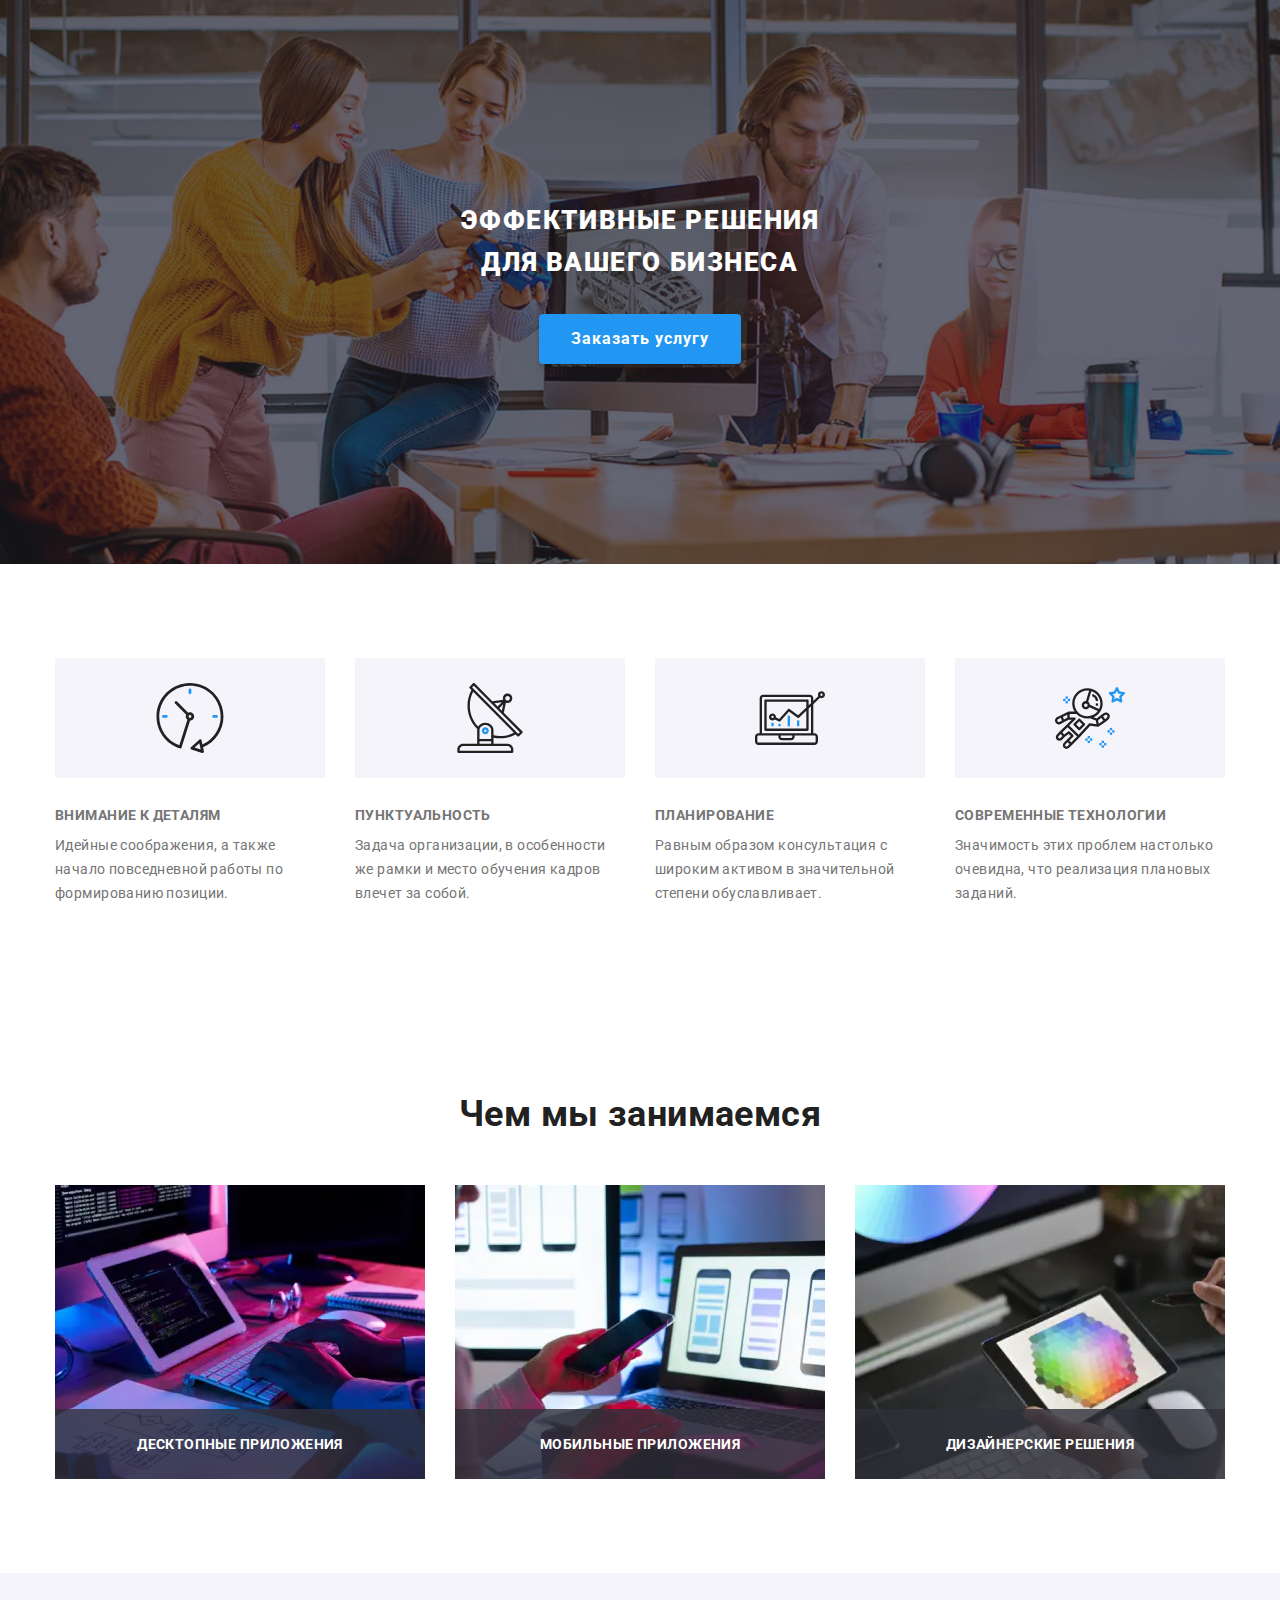
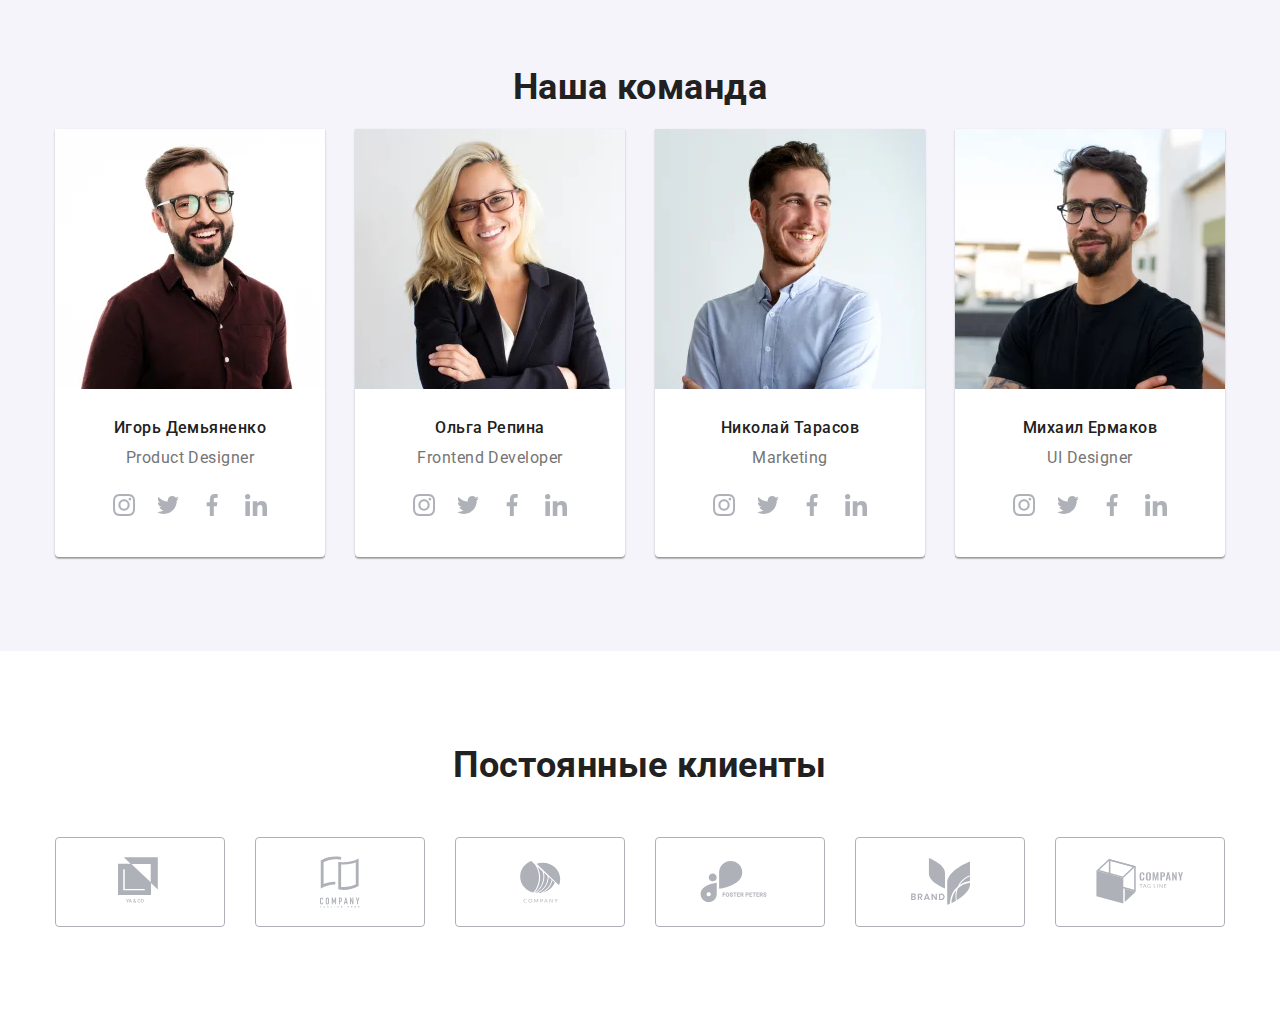
==== commit 55df1873: "Команда и клиенты готовы" ====
--- a/index.html
+++ b/index.html
@@ -52,7 +52,6 @@
 
     <main>
       <!-- Герой -->
-
       <section class="hero">
         <div class="container">
           <h1 class="hero__title">
@@ -166,7 +165,48 @@
           <ul class="team__list">
             <li class="team__item">
               <div class="team__img--container">
-                <img src="./images/igor.jpg" alt="Игорь Демьяненко" />
+                <picture>
+                  <source
+                    srcset="
+                      ./images/Team/team-desktop/team-desktop-01.webp    1x,
+                      ./images/Team/team-desktop/team-desktop-01@2x.webp 2x
+                    "
+                    media="(min-width: 1200px)"
+                    type="image/webp"
+                  />
+                  <source
+                    srcset="
+                      ./images/Team/team-desktop/team-desktop-01.jpg    1x,
+                      ./images/Team/team-desktop/team-desktop-01@2x.jpg 2x
+                    "
+                    media="(min-width: 1200px)"
+                  />
+                  <source
+                    srcset="
+                      ./images/Team/team-tablet/team-tablet-01.webp    1x,
+                      ./images/Team/team-tablet/team-tablet-01@2x.webp 2x
+                    "
+                    media="(min-width: 768px)"
+                    type="image/webp"
+                  />
+                  <source
+                    srcset="
+                      ./images/Team/team-tablet/team-tablet-01.jpg    1x,
+                      ./images/Team/team-tablet/team-tablet-01@2x.jpg 2x
+                    "
+                    media="(min-width: 768px)"
+                  />
+                  <source
+                    srcset="./images/Team/team-mobile/teammob1.webp 1x, ./images/Team/team-mobile/teammob1@2x.webp 2x"
+                    media="(min-width: 320px)"
+                    type="image/webp"
+                  />
+                  <source
+                    srcset="./images/Team/team-mobile/teammob1.jpg, ./images/Team/team-mobile/teammob1@2x.jpg 2x"
+                    media="(min-width: 320px)"
+                  />
+                  <img src="./images/Team/team-mobile/teammob1.jpg" alt="Игорь Демьяненко" />
+                </picture>
               </div>
               <div class="team__text--container">
                 <h3 class="team__name">Игорь Демьяненко</h3>
@@ -206,7 +246,48 @@
 
             <li class="team__item">
               <div class="team__img--container">
-                <img src="./images/olga.jpg" alt="Ольга Репина" width="270" />
+                <picture>
+                  <source
+                    srcset="
+                      ./images/Team/team-desktop/team-desktop-02.webp    1x,
+                      ./images/Team/team-desktop/team-desktop-02@2x.webp 2x
+                    "
+                    media="(min-width: 1200px)"
+                    type="image/webp"
+                  />
+                  <source
+                    srcset="
+                      ./images/Team/team-desktop/team-desktop-02.jpg    1x,
+                      ./images/Team/team-desktop/team-desktop-02@2x.jpg 2x
+                    "
+                    media="(min-width: 1200px)"
+                  />
+                  <source
+                    srcset="
+                      ./images/Team/team-tablet/team-tablet-02.webp    1x,
+                      ./images/Team/team-tablet/team-tablet-02@2x.webp 2x
+                    "
+                    media="(min-width: 768px)"
+                    type="image/webp"
+                  />
+                  <source
+                    srcset="
+                      ./images/Team/team-tablet/team-tablet-02.jpg    1x,
+                      ./images/Team/team-tablet/team-tablet-02@2x.jpg 2x
+                    "
+                    media="(min-width: 768px)"
+                  />
+                  <source
+                    srcset="./images/Team/team-mobile/teammob2.webp 1x, ./images/Team/team-mobile/teammob2@2x.webp 2x"
+                    media="(min-width: 320px)"
+                    type="image/webp"
+                  />
+                  <source
+                    srcset="./images/Team/team-mobile/teammob2.jpg, ./images/Team/team-mobile/teammob2@2x.jpg 2x"
+                    media="(min-width: 320px)"
+                  />
+                  <img src="./images/Team/team-mobile/teammob2.jpg" alt="Ольга Репина" />
+                </picture>
               </div>
               <div class="team__text--container">
                 <h3 class="team__name">Ольга Репина</h3>
@@ -246,7 +327,48 @@
 
             <li class="team__item">
               <div class="team__img--container">
-                <img src="./images/nikolya.jpg" alt="Николай Тарасов" width="270" />
+                <picture>
+                  <source
+                    srcset="
+                      ./images/Team/team-desktop/team-desktop-03.webp    1x,
+                      ./images/Team/team-desktop/team-desktop-03@2x.webp 2x
+                    "
+                    media="(min-width: 1200px)"
+                    type="image/webp"
+                  />
+                  <source
+                    srcset="
+                      ./images/Team/team-desktop/team-desktop-03.jpg    1x,
+                      ./images/Team/team-desktop/team-desktop-03@2x.jpg 2x
+                    "
+                    media="(min-width: 1200px)"
+                  />
+                  <source
+                    srcset="
+                      ./images/Team/team-tablet/team-tablet-03.webp    1x,
+                      ./images/Team/team-tablet/team-tablet-03@2x.webp 2x
+                    "
+                    media="(min-width: 768px)"
+                    type="image/webp"
+                  />
+                  <source
+                    srcset="
+                      ./images/Team/team-tablet/team-tablet-03.jpg    1x,
+                      ./images/Team/team-tablet/team-tablet-03@2x.jpg 2x
+                    "
+                    media="(min-width: 768px)"
+                  />
+                  <source
+                    srcset="./images/Team/team-mobile/teammob3.webp 1x, ./images/Team/team-mobile/teammob3@2x.webp 2x"
+                    media="(min-width: 320px)"
+                    type="image/webp"
+                  />
+                  <source
+                    srcset="./images/Team/team-mobile/teammob3.jpg, ./images/Team/team-mobile/teammob3@2x.jpg 2x"
+                    media="(min-width: 320px)"
+                  />
+                  <img src="./images/Team/team-mobile/teammob3.jpg" alt="Николай Тарасов" />
+                </picture>
               </div>
               <div class="team__text--container">
                 <h3 class="team__name">Николай Тарасов</h3>
@@ -286,7 +408,48 @@
 
             <li class="team__item">
               <div class="team__img--container">
-                <img src="./images/mihail.jpg" alt="Михаил Ермаков" width="270" />
+                <picture>
+                  <source
+                    srcset="
+                      ./images/Team/team-desktop/team-desktop-04.webp    1x,
+                      ./images/Team/team-desktop/team-desktop-04@2x.webp 2x
+                    "
+                    media="(min-width: 1200px)"
+                    type="image/webp"
+                  />
+                  <source
+                    srcset="
+                      ./images/Team/team-desktop/team-desktop-04.jpg    1x,
+                      ./images/Team/team-desktop/team-desktop-04@2x.jpg 2x
+                    "
+                    media="(min-width: 1200px)"
+                  />
+                  <source
+                    srcset="
+                      ./images/Team/team-tablet/team-tablet-04.webp    1x,
+                      ./images/Team/team-tablet/team-tablet-04@2x.webp 2x
+                    "
+                    media="(min-width: 768px)"
+                    type="image/webp"
+                  />
+                  <source
+                    srcset="
+                      ./images/Team/team-tablet/team-tablet-04.jpg    1x,
+                      ./images/Team/team-tablet/team-tablet-04@2x.jpg 2x
+                    "
+                    media="(min-width: 768px)"
+                  />
+                  <source
+                    srcset="./images/Team/team-mobile/teammob4.webp 1x, ./images/Team/team-mobile/teammob4@2x.webp 2x"
+                    media="(min-width: 320px)"
+                    type="image/webp"
+                  />
+                  <source
+                    srcset="./images/Team/team-mobile/teammob4.jpg, ./images/Team/team-mobile/teammob4@2x.jpg 2x"
+                    media="(min-width: 320px)"
+                  />
+                  <img src="./images/Team/team-mobile/teammob4.jpg" alt="Ольга Репина" />
+                </picture>
               </div>
               <div class="team__text--container">
                 <h3 class="team__name">Михаил Ермаков</h3>
@@ -326,58 +489,57 @@
           </ul>
         </div>
       </section>
-      -->
 
       <!-- Наши Клиенты -->
-      <!-- <section class="section section-clients">
+      <section class="section">
         <div class="container">
-          <h2 class="section-title name-page">Постоянные клиенты</h2>
-          <ul class="clients-list">
-            <li class="clients-item">
-              <a href="" class="clients-link">
-                <svg class="clients-img" width="44px" height="49px">
-                  <use class="clients-logo" href="./images/sprite.svg#logo1"></use>
-                </svg>
-              </a>
-            </li>
-            <li class="clients-item">
-              <a href="" class="clients-link">
-                <svg class="clients-img" width="40px" height="52px">
-                  <use class="clients-logo" href="./images/sprite.svg#logo2"></use>
-                </svg>
-              </a>
-            </li>
-            <li class="clients-item">
-              <a href="" class="clients-link">
-                <svg class="clients-img" width="41px" height="42px">
-                  <use class="clients-logo" href="./images/sprite.svg#logo3"></use>
-                </svg>
-              </a>
-            </li>
-            <li class="clients-item">
-              <a href="" class="clients-link">
-                <svg class="clients-img" width="80px" height="42px">
-                  <use class="clients-logo" href="./images/sprite.svg#logo4"></use>
-                </svg>
-              </a>
-            </li>
-            <li class="clients-item">
-              <a href="" class="clients-link">
-                <svg class="clients-img" width="59px" height="47px">
-                  <use class="clients-logo" href="./images/sprite.svg#logo5"></use>
-                </svg>
-              </a>
-            </li>
-            <li class="clients-item">
-              <a href="" class="clients-link">
-                <svg class="clients-img" width="88px" height="45px">
-                  <use class="clients-logo" href="./images/logo6.svg#logo6"></use>
+          <h2 class="section__title">Постоянные клиенты</h2>
+          <ul class="clients__list">
+            <li class="clients__item">
+              <a href="" class="clients__link">
+                <svg class="clients__img" width="44px" height="49px">
+                  <use class="clients__logo" href="./images/sprite.svg#logo1"></use>
+                </svg>
+              </a>
+            </li>
+            <li class="clients__item">
+              <a href="" class="clients__link">
+                <svg class="clients__img" width="40px" height="52px">
+                  <use class="clients__logo" href="./images/sprite.svg#logo2"></use>
+                </svg>
+              </a>
+            </li>
+            <li class="clients__item">
+              <a href="" class="clients__link">
+                <svg class="clients__img" width="41px" height="42px">
+                  <use class="clients__logo" href="./images/sprite.svg#logo3"></use>
+                </svg>
+              </a>
+            </li>
+            <li class="clients__item">
+              <a href="" class="clients__link">
+                <svg class="clients__img" width="80px" height="42px">
+                  <use class="clients__logo" href="./images/sprite.svg#logo4"></use>
+                </svg>
+              </a>
+            </li>
+            <li class="clients__item">
+              <a href="" class="clients__link">
+                <svg class="clients__img" width="59px" height="47px">
+                  <use class="clients__logo" href="./images/sprite.svg#logo5"></use>
+                </svg>
+              </a>
+            </li>
+            <li class="clients__item">
+              <a href="" class="clients__link">
+                <svg class="clients__img" width="88px" height="45px">
+                  <use class="clients__logo" href="./images/logo6.svg#logo6"></use>
                 </svg>
               </a>
             </li>
           </ul>
         </div>
-      </section> -->
+      </section>
     </main>
 
     <!-- Подвал -->
@@ -453,7 +615,7 @@
       </div>
     </footer> -->
 
-    <!-- <div class="backdrop is-hidden" data-modal>
+    <div class="backdrop is-hidden" data-modal>
       <div class="backdrop-window">
         <div class="backdrop-contant">
           <form class="backdrop-form">
@@ -507,8 +669,23 @@
           </button>
         </div>
       </div>
+    </div>
+
+    <script src="./js/modal.js"></script>
+
+    <!-- <div class="burger" data-menu>
+      <button type="button" class="">svg.burger__icon</button>
+      <ul class="burger__nav--list">
+        <li class="burger__nav--item">
+          <a href="" class="burger__nav--link current">Студия</a>
+        </li>
+        <li class="burger__nav--item">
+          <a href="" class="burger__nav--link">Портфолио</a>
+        </li>
+        <li class="burger__nav--item">
+          <a href="" class="burger__nav--link">Контакты</a>
+        </li>
+      </ul>
     </div> -->
-
-    <script src="./js/modal.js"></script>
   </body>
 </html>
--- a/CSS/main.min.css
+++ b/CSS/main.min.css
@@ -1,2 +1,2 @@
-:root{--text-color: #757575;--text-black-color: #212121;--text-wite-color: #ffffff;--text-accent: #2196f3;--text-background-color: #e5e5e5;--background-second-color: #f5f4fa;--footer-bg-color: #2f303a;--border-: 1px solid #eeeeee;--cubic: cubic-bezier(0.4, 0, 0.2, 1)}.visually-hidden{position:absolute !important;clip:rect(1px 1px 1px 1px);clip:rect(1px, 1px, 1px, 1px);padding:0 !important;border:0 !important;height:1px !important;width:1px !important;overflow:hidden}button{outline:none;list-style:none}img{display:block;max-width:100%;height:auto}*{margin:0;padding:0}body{background:var(--text-wite-color);color:var(--text-color);font-family:Roboto, sans-serif;letter-spacing:0.03em;font-size:14px;line-height:1.71}h1,h2,h3,h4{font-family:Roboto, sans-serif}ul{list-style:none;margin:0px;padding:0px}textarea{resize:none}.container{width:100%;margin-left:auto;margin-right:auto;padding-left:15px;padding-right:15px}.footer-page>.container{display:flex}@media screen and (min-width: 480px){.container{width:480px}}@media screen and (min-width: 768px){.container{width:768px}}@media screen and (min-width: 1200px){.container{width:1200px}}.logo{color:var(--text-accent);font-family:Raleway;font-weight:700;font-size:26px;line-height:1.2;text-decoration:none}.logo__color{color:var(--text-black-color)}.logo__color--footer{color:var(--text-wite-color)}.section__title{color:var(--text-black-color);font-weight:700;font-size:36px;line-height:1.16}.network-list{display:inline-flex;margin-top:16px}.network-link{width:44px;height:44px;display:inline-flex;justify-content:center;align-items:center;border-radius:50%;transition:background-color 250ms var(--cubic)}.network-link:focus,.network-link:hover{background-color:var(--text-accent)}.network-icon{width:22px;height:22px;fill:#afb1b8;transition:fill 250ms cubic-bezier(0.4, 0, 0.2, 1)}.network-link:focus .network-icon,.network-link:hover .network-icon{fill:#ffffff}.soshial-link-container{width:270px}.soshial-link-title{margin-bottom:20px;font-weight:700;font-size:14px;line-height:1.142;letter-spacing:0.03em;text-transform:uppercase;color:var(--text-wite-color)}.soshial-link-list{display:flex}.soshial-link-item{background-color:rgba(255,255,255,0.1);border-radius:50%}.soshial-link-item:not(:last-child){margin-right:10px}.soshial-link{width:44px;height:44px;display:inline-flex;justify-content:center;align-items:center;border-radius:50%;transition:background-color 250ms cubic-bezier(0.4, 0, 0.2, 1)}.soshial-link:hover,.soshial-link:focus{display:flex;width:44px;height:44px;background-color:#2196f3;border-radius:50%}.soshial-link .icon{width:22px;height:22px;fill:var(--text-wite-color)}.hero-btn{display:flex;align-items:center;margin-left:auto;margin-right:auto;margin-top:30px;padding:10px 32px;box-shadow:0px 4px 4px rgba(0,0,0,0.15);border:none;border-radius:4px;cursor:pointer;color:var(--text-wite-color);font-weight:700;font-size:16px;line-height:1.87;text-align:center;letter-spacing:0.06em;background-color:var(--text-accent)}.footer-btn{margin-left:12px;margin-top:0}.backdrop{position:fixed;top:0;left:0;z-index:100;width:100%;height:100%;background-color:rgba(0,0,0,0.2);transition:all 250ms var(--cubic)}.backdrop-window{position:absolute;top:50%;left:50%;transform:translate(-50%, -50%);width:528px;height:581px;padding:40px;background:#ffffff;box-shadow:0px 1px 3px rgba(0,0,0,0.12),0px 1px 1px rgba(0,0,0,0.14),0px 2px 1px rgba(0,0,0,0.2);border-radius:4px}.backdrop-btn{position:absolute;right:8px;top:8px;width:30px;height:30px;background:#ffffff;border:1px solid rgba(0,0,0,0.1);border-radius:50%;display:flex;justify-content:center;align-items:center;transition:border 250ms var(--cubic)}.icon-exit{width:11px;height:11px;transition:fill 250ms var(--cubic)}.backdrop-btn:hover .icon-exit,.backdrop-btn:focus .icon-exit{fill:var(--text-accent)}.is-hidden{opacity:0;visibility:hidden;pointer-events:none}.backdrop-form-name{font-weight:700;font-size:20px;line-height:1.15;text-align:center;letter-spacing:0.03em;color:var(--text-black-color)}.backdrop-form-text{display:block;font-weight:normal;font-size:12px;line-height:1.166;letter-spacing:0.01em;color:var(--text-color);margin-top:12px}.backdrop-list{display:block}.backdrop-imput{width:100%;height:40px;padding-left:44px;margin-top:4px;border-radius:4px;border:1px solid rgba(33,33,33,0.2);transition:border 250ms var(--cubic)}.backdrop-imput:focus{outline:none;border:1px solid #2196f3;border-radius:4px}.svg-form-container{position:relative}.backdrop-checkbox-bg:checked+.checkbox-text::before{background-color:var(--text-accent);background-image:url(../images/icon-check.svg);background-size:contain;border-color:var(--text-accent);border-radius:2px}.checkbox-text{display:inline-block;margin-left:9px;margin-top:20px;vertical-align:top;font-weight:400;font-size:14px;line-height:1.171;letter-spacing:0.03em;color:var(--text-color)}.checkbox-text::before{display:inline-block;text-align:center;vertical-align:middle;content:'';width:16px;height:15px;margin-right:7px;border:2px solid var(--text-black-color);border-radius:2px;background-size:contain}.checkbox-link{color:var(--text-accent)}.checkbox-link:focus{color:var(--text-accent)}.backdrop-icon-container{position:absolute;top:50%;left:14px;transform:translateY(-50%);transition:fill 250ms var(--cubic)}.backdrop-imput:focus+.backdrop-icon-container{fill:var(--text-accent)}.backdrop-textarea{width:448px;height:120px;padding:12px 16px;margin-top:4px;border-radius:4px;border:1px solid rgba(33,33,33,0.2);transition:border-radius 250ms var(--cubic)}.backdrop-textarea::placeholder{color:rgba(117,117,117,0.5)}.backdrop-textarea:hover,.backdrop-textarea:focus{outline:none;border:1px solid #2196f3;border-radius:4px}.section{padding-top:60px;padding-bottom:60px}.page-header{display:flex;justify-content:center;align-items:center;border-bottom:1px solid #ececec;background-color:var(--text-wite-color)}.header__container{display:flex;align-items:center;justify-content:space-between}.nav-header{display:flex;justify-content:space-between;align-items:center;margin-right:auto}.site-nav{display:flex;margin-left:90px}.site-nav .link:focus,.site-nav .link:hover{color:var(--text-accent)}.site-nav .nav-item:not(:last-child){margin-right:50px}.second-nav .nav-item:not(:last-child){margin-right:50px}.site-nav .link{display:block;padding:32px 0;color:var(--text-black-color);font-weight:500;font-size:14px;line-height:1.14;text-decoration:none;transition:color 250ms cubic-bezier(0.4, 0, 0.2, 1)}.site-nav .link.current{color:var(--text-accent);display:block;position:relative}.site-nav .link.current::after{content:'';position:absolute;left:0;bottom:0;display:block;width:100%;height:4px;background-color:var(--text-accent);border-radius:2px}.second-nav{display:flex}.second-nav .link{color:var(--text-color);font-weight:500;font-size:14px;line-height:1.4;letter-spacing:0.02em;text-decoration:none;transition:color 250ms cubic-bezier(0.4, 0, 0.2, 1)}.second-nav .link:focus,.second-nav .link:hover{color:var(--text-accent)}.second-nav-img{fill:var(--text-color);margin-right:10px;transition:fill 250ms cubic-bezier(0.4, 0, 0.2, 1)}.link:focus .second-nav-img,.link:hover .second-nav-img{fill:var(--text-accent)}.nav-item .link{display:flex;align-items:center}.hero{width:100%;background-color:#c4c4c4;margin:0 auto;padding-top:118px;padding-bottom:118px;text-align:center;background-position:center;background-repeat:no-repeat;background-size:cover;background-image:linear-gradient(rgba(47,48,58,0.4), rgba(47,48,58,0.4)),url(../images/hero/hero_bg-mobile.jpg)}@media screen and (min-device-pixel-ratio: 2), screen and (min-resolution: 192dpi), screen and (min-resolution: 2dppx){.hero .box{background-image:url(../images/hero/hero_bg-mobile@2x.jpg)}}.hero__title{color:var(--text-wite-color);text-align:center;letter-spacing:0.06em;text-transform:uppercase;font-size:26px;font-weight:900;line-height:1.615}@media screen and (min-width: 768px){.hero{background-image:linear-gradient(rgba(47,48,58,0.4), rgba(47,48,58,0.4)),url(../images/hero/hero_bg-tablet.jpg)}}@media screen and (min-width: 768px) and (min-device-pixel-ratio: 2), screen and (min-width: 768px) and (min-resolution: 192dpi), screen and (min-width: 768px) and (min-resolution: 2dppx){.hero{background-image:linear-gradient(rgba(47,48,58,0.4), rgba(47,48,58,0.4)),url(../images/hero/hero_bg-tablet@2x.jpg)}}.hero{padding-top:200px;padding-bottom:200px}@media screen and (min-width: 1200px){.hero{background-image:linear-gradient(rgba(47,48,58,0.4), rgba(47,48,58,0.4)),url(../images/hero/hero_bg-desktop@2x.jpg)}}@media screen and (min-width: 1200px) and (min-device-pixel-ratio: 2), screen and (min-width: 1200px) and (min-resolution: 192dpi), screen and (min-width: 1200px) and (min-resolution: 2dppx){.hero{background-image:linear-gradient(rgba(47,48,58,0.4), rgba(47,48,58,0.4)),url(../images/hero/hero_bg-desktop.jpg)}}.section .section-title.features{font-weight:700;font-size:14px;line-height:1.14;text-transform:uppercase}.features-item:before{content:'';display:block;margin-bottom:30px;background-repeat:no-repeat;background-position:center;background-color:var(--background-second-color);height:120px}@media screen and (max-width: 767px){.features-item:not(:first-child){margin-top:30px}}.features-text{margin-top:10px}.bgf-img1::before{background-image:url(../images/features/bg1.svg)}.bgf-img2::before{background-image:url(../images/features/bg2.svg)}.bgf-img3::before{background-image:url(../images/features/bg3.svg)}.bgf-img4::before{background-image:url(../images/features/bg4.svg)}@media screen and (min-width: 768px){.features-list{display:flex;flex-wrap:wrap;margin-left:-30px;margin-top:-30px}.features-item{margin-left:30px;margin-top:30px;flex-basis:calc((100% - 30px * 2) / 2)}}@media screen and (min-width: 1200px){.features-list{margin-top:0;margin-left:-30px}.features-item{margin-left:30px;margin-top:0;flex-basis:calc((100% - 30px * 4) / 4)}}@media screen and (max-width: 1199px){.section-work{display:none}}.work-title>.work-item{flex-basis:calc((100% - 30px * 3) / 3);margin-left:30px;position:relative}.section-work .section-title.name-page{margin-bottom:50px}.work-title{display:flex;flex-wrap:wrap;margin-left:-30px;justify-content:center;align-items:center}.work-text{display:flex;justify-content:center;align-items:center;height:70px;width:100%;background:rgba(47,48,58,0.8);bottom:0;position:absolute;font-weight:700;font-size:14px;line-height:1.143;text-transform:uppercase;color:var(--text-wite-color)}.team{background-color:var(--background-second-color)}.clients-list{display:flex;margin-top:50px;flex-wrap:wrap;margin-left:-30px}.clients-item{display:flex;justify-content:center;align-items:center;margin-left:30px;flex-basis:calc((100% - 30px * 6) / 6)}.clients-img{display:block}.clients-logo{fill:#afb1b8;transition:fill 250ms cubic-bezier(0.4, 0, 0.2, 1)}.clients-link:hover .clients-logo,.clients-link:focus .clients-logo{fill:var(--text-accent)}.clients-link{display:flex;width:100%;height:90px;fill:var(--text-accent);box-sizing:border-box;justify-content:center;align-items:center;border:1px solid #afb1b8;border-radius:4px;transition:border 250ms cubic-bezier(0.4, 0, 0.2, 1)}.clients-link:hover,.clients-link:focus{border-radius:4px;border:1px solid var(--text-accent)}.footer-address-container{width:270px}.footer-page{background-color:var(--footer-bg-color);text-decoration:none;display:flex;justify-content:center;align-items:center;padding:60px 0}.footer-page .link.rgba{color:rgba(255,255,255,0.6);text-decoration:none}.link-map{color:var(--text-wite-color);text-decoration:none;transition:color 250ms cubic-bezier(0.4, 0, 0.2, 1)}.link-map:hover,.link-map:focus{color:var(--text-accent)}.link{transition:color 250ms cubic-bezier(0.4, 0, 0.2, 1)}.footer-page .link:focus,.footer-page .link:hover{color:var(--text-accent)}.footer-content{margin-top:20px;font-style:normal}.footer-list-item{margin-top:8px}.subscription-container{width:570px}.subscription-form{display:flex}.subscription-input{flex-grow:1;height:50px;padding-left:16px;border:1px solid rgba(255,255,255,0.3);box-sizing:border-box;filter:drop-shadow(0px 4px 4px rgba(0,0,0,0.15));border-radius:4px;background:var(--footer-bg-color);color:var(--text-wite-color);transition:border 250ms var(--cubic)}.subscription-input:focus{outline:none;border:1px solid #2196f3;border-radius:4px}.subscription-send{margin-left:10px;fill:var(--text-wite-color)}.portfolio-main-container{background-color:var(--text-wite-color)}.filter-container{align-items:center;justify-content:center;display:flex;margin-bottom:50px}.filter-list:not(:last-child){margin-right:8px}.filter{padding:6px 22px;border-radius:4px;border:none;font-weight:500;font-size:16px;line-height:1.62;text-align:center;font-family:inherit;background-color:var(--background-second-color);transition:background-color 250ms cubic-bezier(0.4, 0, 0.2, 1),color 250ms cubic-bezier(0.4, 0, 0.2, 1)}.filter:focus,.filter:hover{background:var(--text-accent);color:var(--text-wite-color);border-radius:4px;box-shadow:0px 3px 1px rgba(0,0,0,0.1),0px 1px 2px rgba(0,0,0,0.08),0px 2px 2px rgba(0,0,0,0.12)}.flex-container{display:flex;flex-wrap:wrap;margin-left:-30px;margin-top:-30px}.filter-contant-container{padding:24px 20px}.portfolio-box{margin-left:30px;margin-top:30px;flex-basis:calc((100% - 30px * 3) / 3);border:var(--border-);box-sizing:border-box}.filter-img{position:relative;overflow:hidden}.section .filter-link{text-decoration:none;display:block;position:relative;transition:box-shadow 250ms cubic-bezier(0.4, 0, 0.2, 1)}.section .filter-link:focus,.section .filter-link:hover{box-shadow:0px 1px 1px rgba(0,0,0,0.12),0px 4px 4px rgba(0,0,0,0.06),1px 4px 6px rgba(0,0,0,0.16);color:var(--text-accent)}.section .section-title.filter-page{font-size:18px;line-height:1.83;letter-spacing:0.06em}.portfolio-opacity-text{position:absolute;top:0;width:100%;height:100%;padding:63px 24px;background:rgba(33,150,243,0.9);font-size:18px;line-height:1.555;letter-spacing:0.03em;color:#ffffff;transform:translateY(101%);transition:transform 250ms cubic-bezier(0.4, 0, 0.2, 1)}.filter-link:hover .portfolio-opacity-text,.filter-link:focus .portfolio-opacity-text{transform:translateY(0)}.section .filter-text{margin-top:4px;font-weight:400;font-size:16px;line-height:1.87;color:var(--text-color)}
+:root{--text-color: #757575;--text-black-color: #212121;--text-wite-color: #ffffff;--text-accent: #2196f3;--text-background-color: #e5e5e5;--background-second-color: #f5f4fa;--footer-bg-color: #2f303a;--border-: 1px solid #eeeeee;--cubic: cubic-bezier(0.4, 0, 0.2, 1)}.visually-hidden{position:absolute !important;clip:rect(1px 1px 1px 1px);clip:rect(1px, 1px, 1px, 1px);padding:0 !important;border:0 !important;height:1px !important;width:1px !important;overflow:hidden}button{outline:none;list-style:none}img{display:block;max-width:100%;height:auto}*{margin:0;padding:0}body{background:var(--text-wite-color);color:var(--text-color);font-family:Roboto, sans-serif;letter-spacing:0.03em;font-size:14px;line-height:1.71}h1,h2,h3,h4{font-family:Roboto, sans-serif}ul{list-style:none;margin:0px;padding:0px}textarea{resize:none}.container{width:100%;margin-left:auto;margin-right:auto;padding-left:15px;padding-right:15px}.footer-page>.container{display:flex}@media screen and (min-width: 480px){.container{width:480px}}@media screen and (min-width: 768px){.container{width:768px}}@media screen and (min-width: 1200px){.container{width:1200px}}.logo{color:var(--text-accent);font-family:Raleway;font-weight:700;font-size:26px;line-height:1.2;text-decoration:none}.logo__color{color:var(--text-black-color)}.logo__color--footer{color:var(--text-wite-color)}.section__title{color:var(--text-black-color);font-weight:700;font-size:28px;line-height:1.178;text-align:center;margin-bottom:30px}@media screen and (min-width: 1200px){.section__title{font-size:36px;line-height:1.16;margin-bottom:50px}}.network-list{display:inline-flex;margin-top:16px}.network-link{width:44px;height:44px;display:inline-flex;justify-content:center;align-items:center;border-radius:50%;transition:background-color 250ms var(--cubic)}.network-link:focus,.network-link:hover{background-color:var(--text-accent)}.network-icon{width:22px;height:22px;fill:#afb1b8;transition:fill 250ms cubic-bezier(0.4, 0, 0.2, 1)}.network-link:focus .network-icon,.network-link:hover .network-icon{fill:#ffffff}.soshial-link-container{width:270px}.soshial-link-title{margin-bottom:20px;font-weight:700;font-size:14px;line-height:1.142;letter-spacing:0.03em;text-transform:uppercase;color:var(--text-wite-color)}.soshial-link-list{display:flex}.soshial-link-item{background-color:rgba(255,255,255,0.1);border-radius:50%}.soshial-link-item:not(:last-child){margin-right:10px}.soshial-link{width:44px;height:44px;display:inline-flex;justify-content:center;align-items:center;border-radius:50%;transition:background-color 250ms cubic-bezier(0.4, 0, 0.2, 1)}.soshial-link:hover,.soshial-link:focus{display:flex;width:44px;height:44px;background-color:#2196f3;border-radius:50%}.soshial-link .icon{width:22px;height:22px;fill:var(--text-wite-color)}.hero-btn{display:flex;align-items:center;margin-left:auto;margin-right:auto;margin-top:30px;padding:10px 32px;box-shadow:0px 4px 4px rgba(0,0,0,0.15);border:none;border-radius:4px;cursor:pointer;color:var(--text-wite-color);font-weight:700;font-size:16px;line-height:1.87;text-align:center;letter-spacing:0.06em;background-color:var(--text-accent)}.footer-btn{margin-left:12px;margin-top:0}.backdrop{position:fixed;top:0;left:0;z-index:100;width:100%;height:100%;background-color:rgba(0,0,0,0.2);transition:all 250ms var(--cubic)}.backdrop-window{position:absolute;top:50%;left:50%;transform:translate(-50%, -50%);width:100%;height:95vh;max-height:609px;overflow:scroll;padding:40px;background:#ffffff;box-shadow:0px 1px 3px rgba(0,0,0,0.12),0px 1px 1px rgba(0,0,0,0.14),0px 2px 1px rgba(0,0,0,0.2);border-radius:4px}.backdrop-btn{position:absolute;right:8px;top:8px;width:30px;height:30px;background:#ffffff;border:1px solid rgba(0,0,0,0.1);border-radius:50%;display:flex;justify-content:center;align-items:center;transition:border 250ms var(--cubic)}.icon-exit{width:11px;height:11px;transition:fill 250ms var(--cubic)}.backdrop-btn:hover .icon-exit,.backdrop-btn:focus .icon-exit{fill:var(--text-accent)}.is-hidden{opacity:0;visibility:hidden;pointer-events:none}.backdrop-form-name{font-weight:700;font-size:20px;line-height:1.15;text-align:center;letter-spacing:0.03em;color:var(--text-black-color)}.backdrop-form-text{display:block;font-weight:normal;font-size:12px;line-height:1.166;letter-spacing:0.01em;color:var(--text-color);margin-top:12px}.backdrop-list{display:block}.backdrop-imput{width:100%;height:40px;padding-left:44px;margin-top:4px;border-radius:4px;border:1px solid rgba(33,33,33,0.2);transition:border 250ms var(--cubic)}.backdrop-imput:focus{outline:none;border:1px solid #2196f3;border-radius:4px}.svg-form-container{position:relative}.backdrop-checkbox-bg:checked+.checkbox-text::before{background-color:var(--text-accent);background-image:url(../images/icon-check.svg);background-size:contain;border-color:var(--text-accent);border-radius:2px}.checkbox-text{display:inline-block;margin-left:9px;margin-top:20px;vertical-align:top;font-weight:400;font-size:14px;line-height:1.171;letter-spacing:0.03em;color:var(--text-color)}.checkbox-text::before{display:inline-block;text-align:center;vertical-align:middle;content:'';width:16px;height:15px;margin-right:7px;border:2px solid var(--text-black-color);border-radius:2px;background-size:contain}.checkbox-link{color:var(--text-accent)}.checkbox-link:focus{color:var(--text-accent)}.backdrop-icon-container{position:absolute;top:50%;left:14px;transform:translateY(-50%);transition:fill 250ms var(--cubic)}.backdrop-imput:focus+.backdrop-icon-container{fill:var(--text-accent)}.backdrop-textarea{width:100%;height:120px;padding:12px 16px;margin-top:4px;border-radius:4px;border:1px solid rgba(33,33,33,0.2);transition:border-radius 250ms var(--cubic)}.backdrop-textarea::placeholder{color:rgba(117,117,117,0.5)}.backdrop-textarea:hover,.backdrop-textarea:focus{outline:none;border:1px solid #2196f3;border-radius:4px}.section{padding-top:60px;padding-bottom:60px}@media screen and (min-width: 1200px){.section{padding-top:94px;padding-bottom:94px}}.hero{width:100%;background-color:#c4c4c4;margin:0 auto;padding-top:118px;padding-bottom:118px;text-align:center;background-position:center;background-size:cover;background-image:linear-gradient(rgba(47,48,58,0.4), rgba(47,48,58,0.4)),url(../images/hero/hero_bg-mobile.jpg)}@media screen and (min-device-pixel-ratio: 2), screen and (min-resolution: 192dpi), screen and (min-resolution: 2dppx){.hero .box{background-image:url(../images/hero/hero_bg-mobile@2x.jpg)}}.hero__title{color:var(--text-wite-color);text-align:center;letter-spacing:0.06em;text-transform:uppercase;font-size:26px;font-weight:900;line-height:1.615}@media screen and (min-width: 768px){.hero{background-image:linear-gradient(rgba(47,48,58,0.4), rgba(47,48,58,0.4)),url(../images/hero/hero_bg-tablet.jpg)}}@media screen and (min-width: 768px) and (min-device-pixel-ratio: 2), screen and (min-width: 768px) and (min-resolution: 192dpi), screen and (min-width: 768px) and (min-resolution: 2dppx){.hero{background-image:linear-gradient(rgba(47,48,58,0.4), rgba(47,48,58,0.4)),url(../images/hero/hero_bg-tablet@2x.jpg)}}.hero{padding-top:200px;padding-bottom:200px}@media screen and (min-width: 1200px){.hero{background-image:linear-gradient(rgba(47,48,58,0.4), rgba(47,48,58,0.4)),url(../images/hero/hero_bg-desktop@2x.jpg)}}@media screen and (min-width: 1200px) and (min-device-pixel-ratio: 2), screen and (min-width: 1200px) and (min-resolution: 192dpi), screen and (min-width: 1200px) and (min-resolution: 2dppx){.hero{background-image:linear-gradient(rgba(47,48,58,0.4), rgba(47,48,58,0.4)),url(../images/hero/hero_bg-desktop.jpg)}}.section .section-title.features{font-weight:700;font-size:14px;line-height:1.14;text-transform:uppercase}.features-item:before{content:'';display:block;margin-bottom:30px;background-repeat:no-repeat;background-position:center;background-color:var(--background-second-color);height:120px}@media screen and (max-width: 767px){.features-item:not(:first-child){margin-top:30px}}.features-text{margin-top:10px}.bgf-img1::before{background-image:url(../images/features/bg1.svg)}.bgf-img2::before{background-image:url(../images/features/bg2.svg)}.bgf-img3::before{background-image:url(../images/features/bg3.svg)}.bgf-img4::before{background-image:url(../images/features/bg4.svg)}@media screen and (min-width: 768px){.features-list{display:flex;flex-wrap:wrap;margin-left:-30px;margin-top:-30px}.features-item{margin-left:30px;margin-top:30px;flex-basis:calc((100% - 30px * 2) / 2)}}@media screen and (min-width: 1200px){.features-list{margin-top:0;margin-left:-30px}.features-item{margin-left:30px;margin-top:0;flex-basis:calc((100% - 30px * 4) / 4)}}@media screen and (max-width: 1199px){.section-work{display:none}}.work-title>.work-item{flex-basis:calc((100% - 30px * 3) / 3);margin-left:30px;position:relative}.section-work .section-title.name-page{margin-bottom:50px}.work-title{display:flex;flex-wrap:wrap;margin-left:-30px;justify-content:center;align-items:center}.work-text{display:flex;justify-content:center;align-items:center;height:70px;width:100%;background:rgba(47,48,58,0.8);bottom:0;position:absolute;font-weight:700;font-size:14px;line-height:1.143;text-transform:uppercase;color:var(--text-wite-color)}.team{background-color:var(--background-second-color)}.team__item{border-radius:0px 0px 4px 4px;background-color:var(--text-wite-color);box-shadow:0px 1px 3px rgba(0,0,0,0.12),0px 1px 1px rgba(0,0,0,0.14),0px 2px 1px rgba(0,0,0,0.2)}.team__item .team__text--container{text-align:center;padding-top:30px;padding-bottom:24px}.team__name{color:var(--text-black-color);font-weight:500;font-size:16px;line-height:1.186;letter-spacing:0.03em;text-align:center}.team__text{font-weight:400;font-size:16px;line-height:1.19;letter-spacing:0.03em;margin-top:10px;text-align:center}@media screen and (max-width: 767px){.team__item:not(:first-child){margin-top:30px}}@media screen and (min-width: 768px){.team__list{display:flex;flex-wrap:wrap;margin-top:-30px;margin-left:-30px}.team__item{margin-top:30px;margin-left:30px}.team__list>.team__item{flex-basis:calc((100% - 30px * 2) / 2)}}@media screen and (min-width: 1200px){.team__item{margin-top:0px}.team__list>.team__item{flex-basis:calc((100% - 30px * 4) / 4)}.team__item .team__text--container{padding:30px}}.clients__list{display:flex;flex-wrap:wrap;margin-left:-30px;margin-top:-30px}.clients__item{display:flex;justify-content:center;align-items:center;margin-top:30px;margin-left:30px;flex-basis:calc((100% - 30px * 2) / 2)}.clients__img{display:block}.clients__logo{fill:#afb1b8;transition:fill 250ms cubic-bezier(0.4, 0, 0.2, 1)}.clients__link:hover .clients__logo,.clients__link:focus .clients__logo{fill:var(--text-accent)}.clients__link{display:flex;width:100%;height:90px;fill:var(--text-accent);box-sizing:border-box;justify-content:center;align-items:center;border:1px solid #afb1b8;border-radius:4px;transition:border 250ms cubic-bezier(0.4, 0, 0.2, 1)}.clients__link:hover,.clients__link:focus{border-radius:4px;border:1px solid var(--text-accent)}@media screen and (min-width: 768px){.clients__item{flex-basis:calc((100% - 30px * 3) / 3)}}@media screen and (min-width: 1200px){.clients__list{flex-wrap:nowrap;margin-top:0;margin-left:-30px}.clients__item{margin-top:0;margin-left:30px;flex-basis:calc((100% - 30px * 1) / 1)}}.footer-address-container{width:270px}.footer-page{background-color:var(--footer-bg-color);text-decoration:none;display:flex;justify-content:center;align-items:center;padding:60px 0}.footer-page .link.rgba{color:rgba(255,255,255,0.6);text-decoration:none}.link-map{color:var(--text-wite-color);text-decoration:none;transition:color 250ms cubic-bezier(0.4, 0, 0.2, 1)}.link-map:hover,.link-map:focus{color:var(--text-accent)}.link{transition:color 250ms cubic-bezier(0.4, 0, 0.2, 1)}.footer-page .link:focus,.footer-page .link:hover{color:var(--text-accent)}.footer-content{margin-top:20px;font-style:normal}.footer-list-item{margin-top:8px}.subscription-container{width:570px}.subscription-form{display:flex}.subscription-input{flex-grow:1;height:50px;padding-left:16px;border:1px solid rgba(255,255,255,0.3);box-sizing:border-box;filter:drop-shadow(0px 4px 4px rgba(0,0,0,0.15));border-radius:4px;background:var(--footer-bg-color);color:var(--text-wite-color);transition:border 250ms var(--cubic)}.subscription-input:focus{outline:none;border:1px solid #2196f3;border-radius:4px}.subscription-send{margin-left:10px;fill:var(--text-wite-color)}.portfolio-main-container{background-color:var(--text-wite-color)}.filter-container{align-items:center;justify-content:center;display:flex;margin-bottom:50px}.filter-list:not(:last-child){margin-right:8px}.filter{padding:6px 22px;border-radius:4px;border:none;font-weight:500;font-size:16px;line-height:1.62;text-align:center;font-family:inherit;background-color:var(--background-second-color);transition:background-color 250ms cubic-bezier(0.4, 0, 0.2, 1),color 250ms cubic-bezier(0.4, 0, 0.2, 1)}.filter:focus,.filter:hover{background:var(--text-accent);color:var(--text-wite-color);border-radius:4px;box-shadow:0px 3px 1px rgba(0,0,0,0.1),0px 1px 2px rgba(0,0,0,0.08),0px 2px 2px rgba(0,0,0,0.12)}.flex-container{display:flex;flex-wrap:wrap;margin-left:-30px;margin-top:-30px}.filter-contant-container{padding:24px 20px}.portfolio-box{margin-left:30px;margin-top:30px;flex-basis:calc((100% - 30px * 3) / 3);border:var(--border-);box-sizing:border-box}.filter-img{position:relative;overflow:hidden}.section .filter-link{text-decoration:none;display:block;position:relative;transition:box-shadow 250ms cubic-bezier(0.4, 0, 0.2, 1)}.section .filter-link:focus,.section .filter-link:hover{box-shadow:0px 1px 1px rgba(0,0,0,0.12),0px 4px 4px rgba(0,0,0,0.06),1px 4px 6px rgba(0,0,0,0.16);color:var(--text-accent)}.section .section-title.filter-page{font-size:18px;line-height:1.83;letter-spacing:0.06em}.portfolio-opacity-text{position:absolute;top:0;width:100%;height:100%;padding:63px 24px;background:rgba(33,150,243,0.9);font-size:18px;line-height:1.555;letter-spacing:0.03em;color:#ffffff;transform:translateY(101%);transition:transform 250ms cubic-bezier(0.4, 0, 0.2, 1)}.filter-link:hover .portfolio-opacity-text,.filter-link:focus .portfolio-opacity-text{transform:translateY(0)}.section .filter-text{margin-top:4px;font-weight:400;font-size:16px;line-height:1.87;color:var(--text-color)}
 /*# sourceMappingURL=main.min.css.map */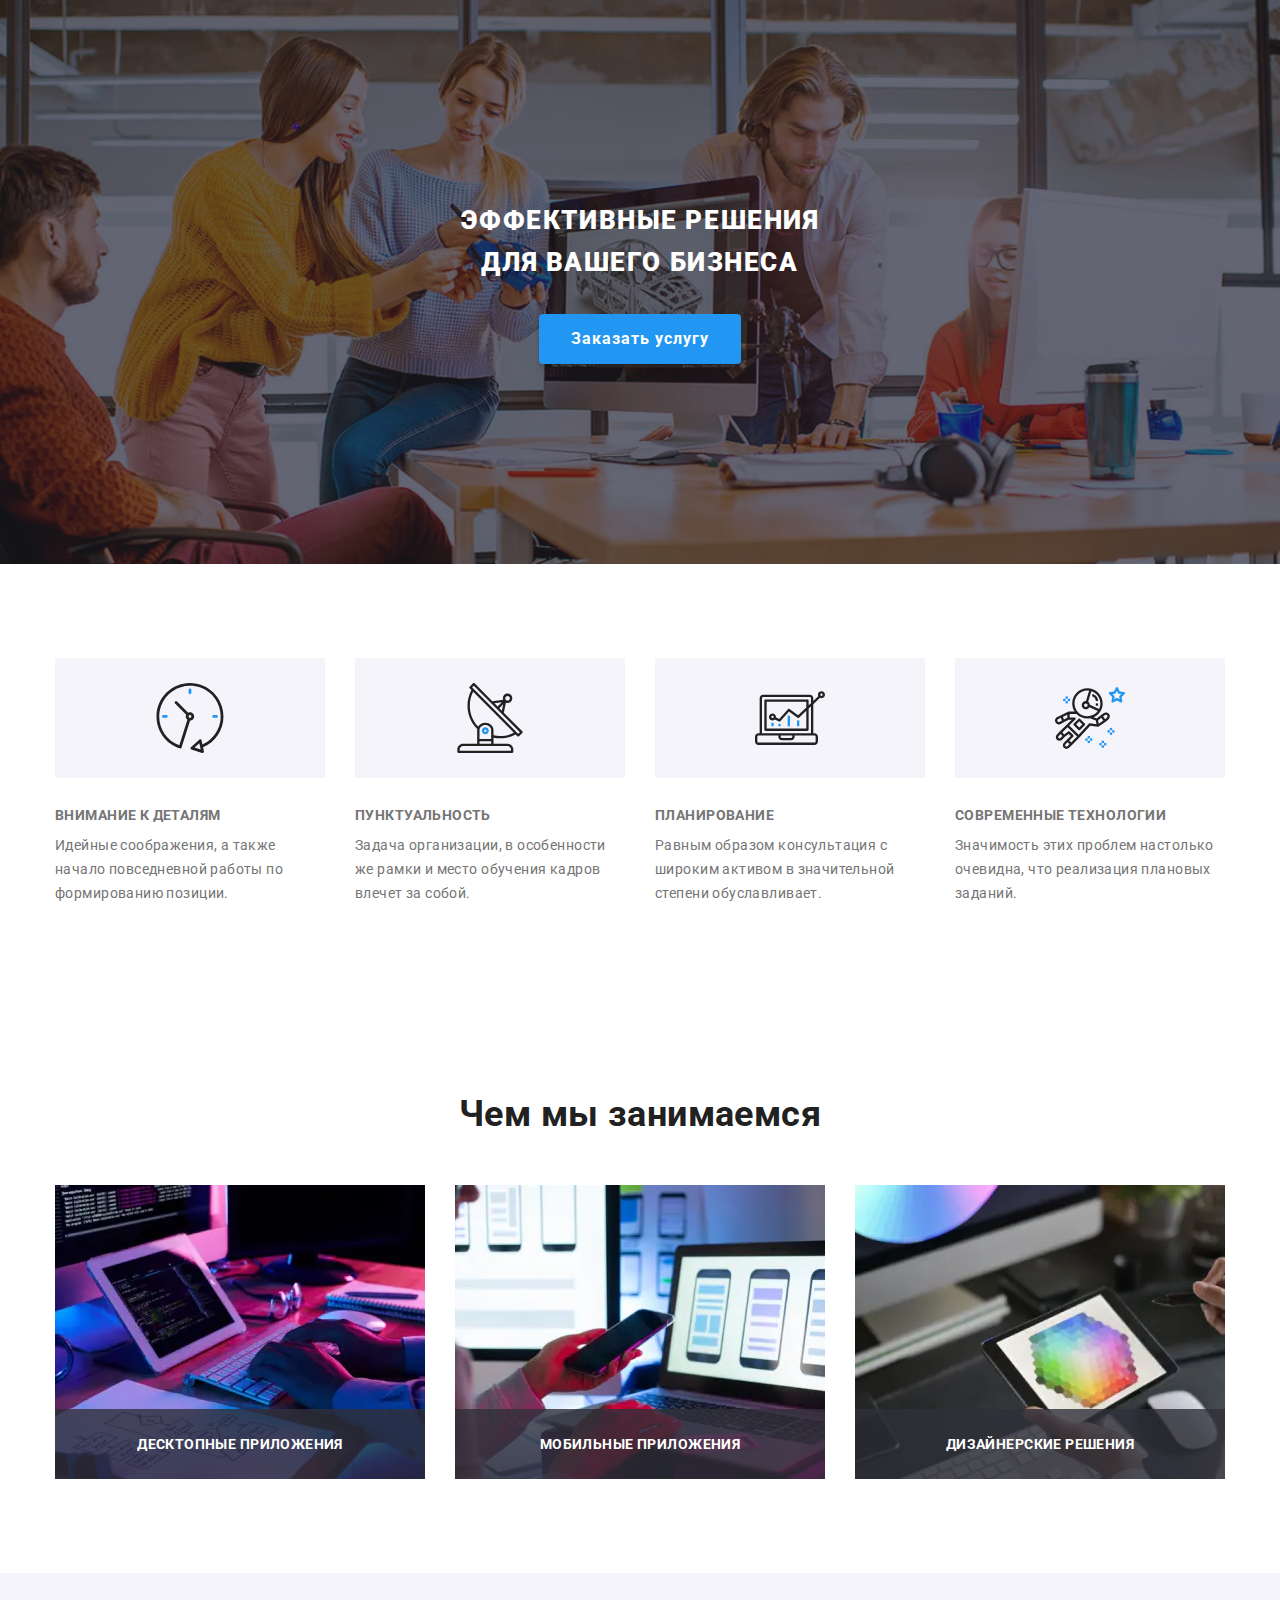
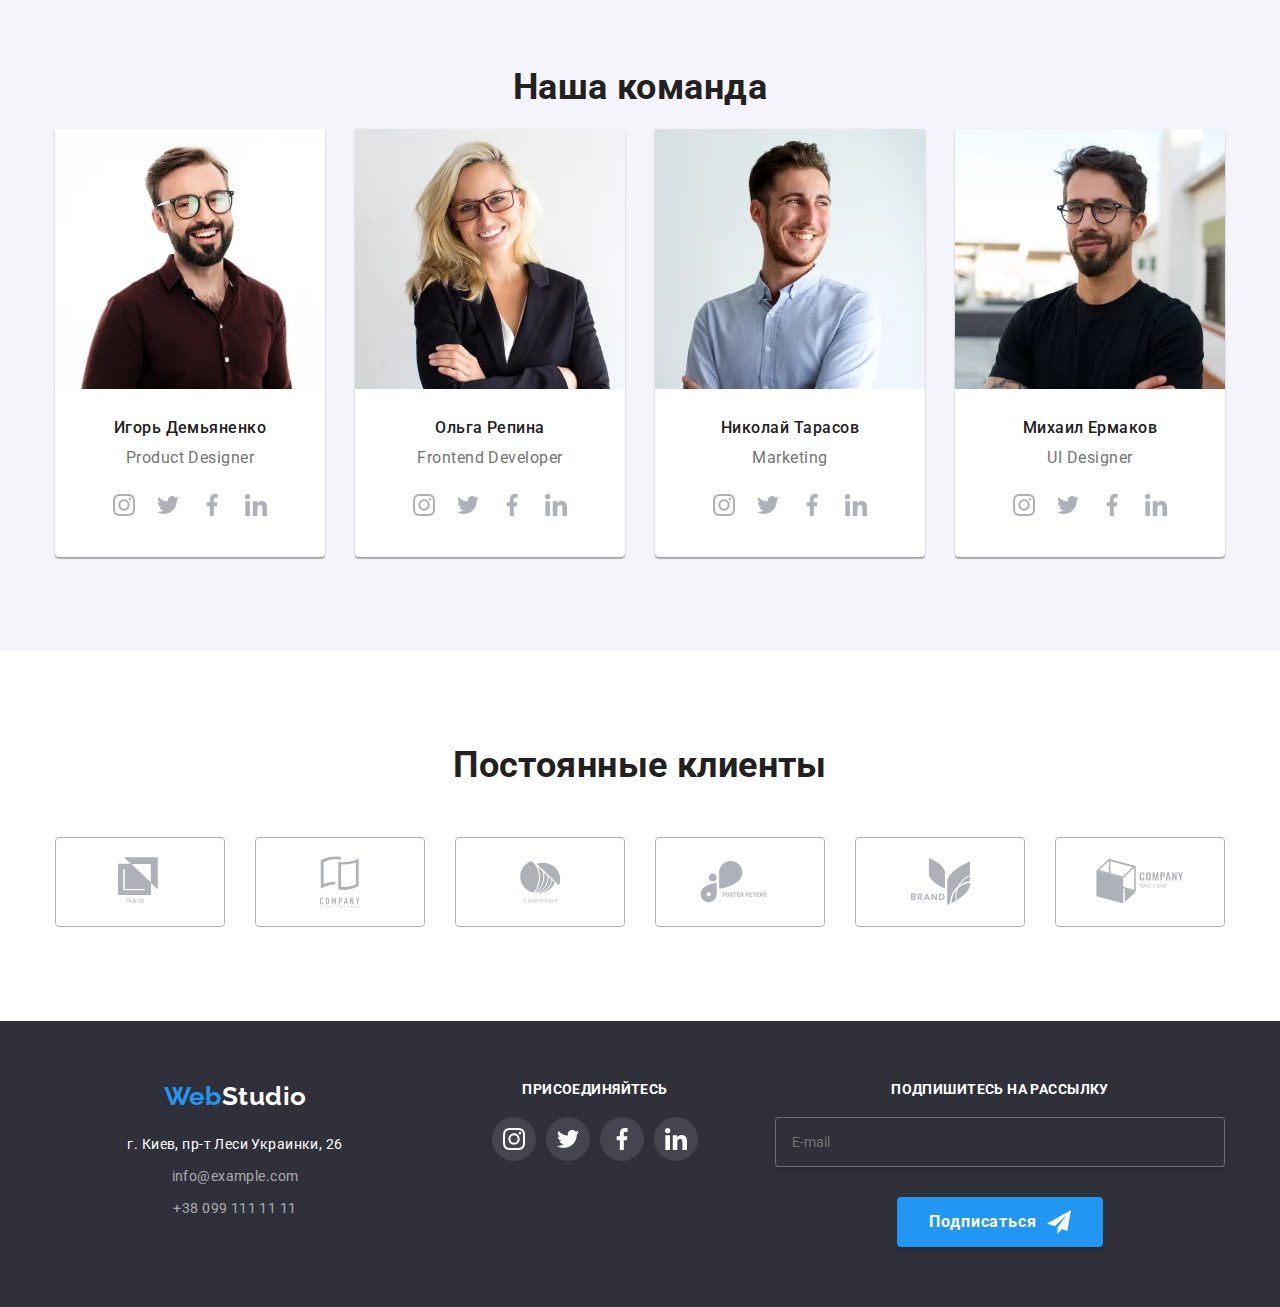
==== commit ff50cede: "Наверное сделал футер" ====
--- a/index.html
+++ b/index.html
@@ -543,8 +543,8 @@
     </main>
 
     <!-- Подвал -->
-    <!-- <footer class="footer-page">
-      <div class="container">
+    <footer class="footer-page">
+      <div class="container footer__box">
         <div class="footer-address-container">
           <a href="/" class="logo">Web<span class="logo__color--footer">Studio</span></a>
 
@@ -567,7 +567,7 @@
         </div>
 
         <div class="soshial-link-container">
-          <h2 class="soshial-link-title">присоединяйтесь</h2>
+          <h2 class="footer__title">присоединяйтесь</h2>
           <ul class="soshial-link-list">
             <li class="soshial-link-item">
               <a href="" class="soshial-link">
@@ -601,7 +601,7 @@
         </div>
 
         <div class="subscription-container">
-          <p class="soshial-link-title">Подпишитесь на рассылку</p>
+          <p class="footer__title">Подпишитесь на рассылку</p>
           <form class="subscription-form">
             <input type="email" name="email" placeholder="E-mail" class="subscription-input" />
             <button type="submit" class="hero-btn footer-btn">
@@ -613,9 +613,9 @@
           </form>
         </div>
       </div>
-    </footer> -->
-
-    <div class="backdrop is-hidden" data-modal>
+    </footer>
+
+    <!-- <div class="backdrop is-hidden" data-modal>
       <div class="backdrop-window">
         <div class="backdrop-contant">
           <form class="backdrop-form">
@@ -669,7 +669,7 @@
           </button>
         </div>
       </div>
-    </div>
+    </div> -->
 
     <script src="./js/modal.js"></script>
 
--- a/CSS/main.min.css
+++ b/CSS/main.min.css
@@ -1,2 +1,2 @@
-:root{--text-color: #757575;--text-black-color: #212121;--text-wite-color: #ffffff;--text-accent: #2196f3;--text-background-color: #e5e5e5;--background-second-color: #f5f4fa;--footer-bg-color: #2f303a;--border-: 1px solid #eeeeee;--cubic: cubic-bezier(0.4, 0, 0.2, 1)}.visually-hidden{position:absolute !important;clip:rect(1px 1px 1px 1px);clip:rect(1px, 1px, 1px, 1px);padding:0 !important;border:0 !important;height:1px !important;width:1px !important;overflow:hidden}button{outline:none;list-style:none}img{display:block;max-width:100%;height:auto}*{margin:0;padding:0}body{background:var(--text-wite-color);color:var(--text-color);font-family:Roboto, sans-serif;letter-spacing:0.03em;font-size:14px;line-height:1.71}h1,h2,h3,h4{font-family:Roboto, sans-serif}ul{list-style:none;margin:0px;padding:0px}textarea{resize:none}.container{width:100%;margin-left:auto;margin-right:auto;padding-left:15px;padding-right:15px}.footer-page>.container{display:flex}@media screen and (min-width: 480px){.container{width:480px}}@media screen and (min-width: 768px){.container{width:768px}}@media screen and (min-width: 1200px){.container{width:1200px}}.logo{color:var(--text-accent);font-family:Raleway;font-weight:700;font-size:26px;line-height:1.2;text-decoration:none}.logo__color{color:var(--text-black-color)}.logo__color--footer{color:var(--text-wite-color)}.section__title{color:var(--text-black-color);font-weight:700;font-size:28px;line-height:1.178;text-align:center;margin-bottom:30px}@media screen and (min-width: 1200px){.section__title{font-size:36px;line-height:1.16;margin-bottom:50px}}.network-list{display:inline-flex;margin-top:16px}.network-link{width:44px;height:44px;display:inline-flex;justify-content:center;align-items:center;border-radius:50%;transition:background-color 250ms var(--cubic)}.network-link:focus,.network-link:hover{background-color:var(--text-accent)}.network-icon{width:22px;height:22px;fill:#afb1b8;transition:fill 250ms cubic-bezier(0.4, 0, 0.2, 1)}.network-link:focus .network-icon,.network-link:hover .network-icon{fill:#ffffff}.soshial-link-container{width:270px}.soshial-link-title{margin-bottom:20px;font-weight:700;font-size:14px;line-height:1.142;letter-spacing:0.03em;text-transform:uppercase;color:var(--text-wite-color)}.soshial-link-list{display:flex}.soshial-link-item{background-color:rgba(255,255,255,0.1);border-radius:50%}.soshial-link-item:not(:last-child){margin-right:10px}.soshial-link{width:44px;height:44px;display:inline-flex;justify-content:center;align-items:center;border-radius:50%;transition:background-color 250ms cubic-bezier(0.4, 0, 0.2, 1)}.soshial-link:hover,.soshial-link:focus{display:flex;width:44px;height:44px;background-color:#2196f3;border-radius:50%}.soshial-link .icon{width:22px;height:22px;fill:var(--text-wite-color)}.hero-btn{display:flex;align-items:center;margin-left:auto;margin-right:auto;margin-top:30px;padding:10px 32px;box-shadow:0px 4px 4px rgba(0,0,0,0.15);border:none;border-radius:4px;cursor:pointer;color:var(--text-wite-color);font-weight:700;font-size:16px;line-height:1.87;text-align:center;letter-spacing:0.06em;background-color:var(--text-accent)}.footer-btn{margin-left:12px;margin-top:0}.backdrop{position:fixed;top:0;left:0;z-index:100;width:100%;height:100%;background-color:rgba(0,0,0,0.2);transition:all 250ms var(--cubic)}.backdrop-window{position:absolute;top:50%;left:50%;transform:translate(-50%, -50%);width:100%;height:95vh;max-height:609px;overflow:scroll;padding:40px;background:#ffffff;box-shadow:0px 1px 3px rgba(0,0,0,0.12),0px 1px 1px rgba(0,0,0,0.14),0px 2px 1px rgba(0,0,0,0.2);border-radius:4px}.backdrop-btn{position:absolute;right:8px;top:8px;width:30px;height:30px;background:#ffffff;border:1px solid rgba(0,0,0,0.1);border-radius:50%;display:flex;justify-content:center;align-items:center;transition:border 250ms var(--cubic)}.icon-exit{width:11px;height:11px;transition:fill 250ms var(--cubic)}.backdrop-btn:hover .icon-exit,.backdrop-btn:focus .icon-exit{fill:var(--text-accent)}.is-hidden{opacity:0;visibility:hidden;pointer-events:none}.backdrop-form-name{font-weight:700;font-size:20px;line-height:1.15;text-align:center;letter-spacing:0.03em;color:var(--text-black-color)}.backdrop-form-text{display:block;font-weight:normal;font-size:12px;line-height:1.166;letter-spacing:0.01em;color:var(--text-color);margin-top:12px}.backdrop-list{display:block}.backdrop-imput{width:100%;height:40px;padding-left:44px;margin-top:4px;border-radius:4px;border:1px solid rgba(33,33,33,0.2);transition:border 250ms var(--cubic)}.backdrop-imput:focus{outline:none;border:1px solid #2196f3;border-radius:4px}.svg-form-container{position:relative}.backdrop-checkbox-bg:checked+.checkbox-text::before{background-color:var(--text-accent);background-image:url(../images/icon-check.svg);background-size:contain;border-color:var(--text-accent);border-radius:2px}.checkbox-text{display:inline-block;margin-left:9px;margin-top:20px;vertical-align:top;font-weight:400;font-size:14px;line-height:1.171;letter-spacing:0.03em;color:var(--text-color)}.checkbox-text::before{display:inline-block;text-align:center;vertical-align:middle;content:'';width:16px;height:15px;margin-right:7px;border:2px solid var(--text-black-color);border-radius:2px;background-size:contain}.checkbox-link{color:var(--text-accent)}.checkbox-link:focus{color:var(--text-accent)}.backdrop-icon-container{position:absolute;top:50%;left:14px;transform:translateY(-50%);transition:fill 250ms var(--cubic)}.backdrop-imput:focus+.backdrop-icon-container{fill:var(--text-accent)}.backdrop-textarea{width:100%;height:120px;padding:12px 16px;margin-top:4px;border-radius:4px;border:1px solid rgba(33,33,33,0.2);transition:border-radius 250ms var(--cubic)}.backdrop-textarea::placeholder{color:rgba(117,117,117,0.5)}.backdrop-textarea:hover,.backdrop-textarea:focus{outline:none;border:1px solid #2196f3;border-radius:4px}.section{padding-top:60px;padding-bottom:60px}@media screen and (min-width: 1200px){.section{padding-top:94px;padding-bottom:94px}}.hero{width:100%;background-color:#c4c4c4;margin:0 auto;padding-top:118px;padding-bottom:118px;text-align:center;background-position:center;background-size:cover;background-image:linear-gradient(rgba(47,48,58,0.4), rgba(47,48,58,0.4)),url(../images/hero/hero_bg-mobile.jpg)}@media screen and (min-device-pixel-ratio: 2), screen and (min-resolution: 192dpi), screen and (min-resolution: 2dppx){.hero .box{background-image:url(../images/hero/hero_bg-mobile@2x.jpg)}}.hero__title{color:var(--text-wite-color);text-align:center;letter-spacing:0.06em;text-transform:uppercase;font-size:26px;font-weight:900;line-height:1.615}@media screen and (min-width: 768px){.hero{background-image:linear-gradient(rgba(47,48,58,0.4), rgba(47,48,58,0.4)),url(../images/hero/hero_bg-tablet.jpg)}}@media screen and (min-width: 768px) and (min-device-pixel-ratio: 2), screen and (min-width: 768px) and (min-resolution: 192dpi), screen and (min-width: 768px) and (min-resolution: 2dppx){.hero{background-image:linear-gradient(rgba(47,48,58,0.4), rgba(47,48,58,0.4)),url(../images/hero/hero_bg-tablet@2x.jpg)}}.hero{padding-top:200px;padding-bottom:200px}@media screen and (min-width: 1200px){.hero{background-image:linear-gradient(rgba(47,48,58,0.4), rgba(47,48,58,0.4)),url(../images/hero/hero_bg-desktop@2x.jpg)}}@media screen and (min-width: 1200px) and (min-device-pixel-ratio: 2), screen and (min-width: 1200px) and (min-resolution: 192dpi), screen and (min-width: 1200px) and (min-resolution: 2dppx){.hero{background-image:linear-gradient(rgba(47,48,58,0.4), rgba(47,48,58,0.4)),url(../images/hero/hero_bg-desktop.jpg)}}.section .section-title.features{font-weight:700;font-size:14px;line-height:1.14;text-transform:uppercase}.features-item:before{content:'';display:block;margin-bottom:30px;background-repeat:no-repeat;background-position:center;background-color:var(--background-second-color);height:120px}@media screen and (max-width: 767px){.features-item:not(:first-child){margin-top:30px}}.features-text{margin-top:10px}.bgf-img1::before{background-image:url(../images/features/bg1.svg)}.bgf-img2::before{background-image:url(../images/features/bg2.svg)}.bgf-img3::before{background-image:url(../images/features/bg3.svg)}.bgf-img4::before{background-image:url(../images/features/bg4.svg)}@media screen and (min-width: 768px){.features-list{display:flex;flex-wrap:wrap;margin-left:-30px;margin-top:-30px}.features-item{margin-left:30px;margin-top:30px;flex-basis:calc((100% - 30px * 2) / 2)}}@media screen and (min-width: 1200px){.features-list{margin-top:0;margin-left:-30px}.features-item{margin-left:30px;margin-top:0;flex-basis:calc((100% - 30px * 4) / 4)}}@media screen and (max-width: 1199px){.section-work{display:none}}.work-title>.work-item{flex-basis:calc((100% - 30px * 3) / 3);margin-left:30px;position:relative}.section-work .section-title.name-page{margin-bottom:50px}.work-title{display:flex;flex-wrap:wrap;margin-left:-30px;justify-content:center;align-items:center}.work-text{display:flex;justify-content:center;align-items:center;height:70px;width:100%;background:rgba(47,48,58,0.8);bottom:0;position:absolute;font-weight:700;font-size:14px;line-height:1.143;text-transform:uppercase;color:var(--text-wite-color)}.team{background-color:var(--background-second-color)}.team__item{border-radius:0px 0px 4px 4px;background-color:var(--text-wite-color);box-shadow:0px 1px 3px rgba(0,0,0,0.12),0px 1px 1px rgba(0,0,0,0.14),0px 2px 1px rgba(0,0,0,0.2)}.team__item .team__text--container{text-align:center;padding-top:30px;padding-bottom:24px}.team__name{color:var(--text-black-color);font-weight:500;font-size:16px;line-height:1.186;letter-spacing:0.03em;text-align:center}.team__text{font-weight:400;font-size:16px;line-height:1.19;letter-spacing:0.03em;margin-top:10px;text-align:center}@media screen and (max-width: 767px){.team__item:not(:first-child){margin-top:30px}}@media screen and (min-width: 768px){.team__list{display:flex;flex-wrap:wrap;margin-top:-30px;margin-left:-30px}.team__item{margin-top:30px;margin-left:30px}.team__list>.team__item{flex-basis:calc((100% - 30px * 2) / 2)}}@media screen and (min-width: 1200px){.team__item{margin-top:0px}.team__list>.team__item{flex-basis:calc((100% - 30px * 4) / 4)}.team__item .team__text--container{padding:30px}}.clients__list{display:flex;flex-wrap:wrap;margin-left:-30px;margin-top:-30px}.clients__item{display:flex;justify-content:center;align-items:center;margin-top:30px;margin-left:30px;flex-basis:calc((100% - 30px * 2) / 2)}.clients__img{display:block}.clients__logo{fill:#afb1b8;transition:fill 250ms cubic-bezier(0.4, 0, 0.2, 1)}.clients__link:hover .clients__logo,.clients__link:focus .clients__logo{fill:var(--text-accent)}.clients__link{display:flex;width:100%;height:90px;fill:var(--text-accent);box-sizing:border-box;justify-content:center;align-items:center;border:1px solid #afb1b8;border-radius:4px;transition:border 250ms cubic-bezier(0.4, 0, 0.2, 1)}.clients__link:hover,.clients__link:focus{border-radius:4px;border:1px solid var(--text-accent)}@media screen and (min-width: 768px){.clients__item{flex-basis:calc((100% - 30px * 3) / 3)}}@media screen and (min-width: 1200px){.clients__list{flex-wrap:nowrap;margin-top:0;margin-left:-30px}.clients__item{margin-top:0;margin-left:30px;flex-basis:calc((100% - 30px * 1) / 1)}}.footer-address-container{width:270px}.footer-page{background-color:var(--footer-bg-color);text-decoration:none;display:flex;justify-content:center;align-items:center;padding:60px 0}.footer-page .link.rgba{color:rgba(255,255,255,0.6);text-decoration:none}.link-map{color:var(--text-wite-color);text-decoration:none;transition:color 250ms cubic-bezier(0.4, 0, 0.2, 1)}.link-map:hover,.link-map:focus{color:var(--text-accent)}.link{transition:color 250ms cubic-bezier(0.4, 0, 0.2, 1)}.footer-page .link:focus,.footer-page .link:hover{color:var(--text-accent)}.footer-content{margin-top:20px;font-style:normal}.footer-list-item{margin-top:8px}.subscription-container{width:570px}.subscription-form{display:flex}.subscription-input{flex-grow:1;height:50px;padding-left:16px;border:1px solid rgba(255,255,255,0.3);box-sizing:border-box;filter:drop-shadow(0px 4px 4px rgba(0,0,0,0.15));border-radius:4px;background:var(--footer-bg-color);color:var(--text-wite-color);transition:border 250ms var(--cubic)}.subscription-input:focus{outline:none;border:1px solid #2196f3;border-radius:4px}.subscription-send{margin-left:10px;fill:var(--text-wite-color)}.portfolio-main-container{background-color:var(--text-wite-color)}.filter-container{align-items:center;justify-content:center;display:flex;margin-bottom:50px}.filter-list:not(:last-child){margin-right:8px}.filter{padding:6px 22px;border-radius:4px;border:none;font-weight:500;font-size:16px;line-height:1.62;text-align:center;font-family:inherit;background-color:var(--background-second-color);transition:background-color 250ms cubic-bezier(0.4, 0, 0.2, 1),color 250ms cubic-bezier(0.4, 0, 0.2, 1)}.filter:focus,.filter:hover{background:var(--text-accent);color:var(--text-wite-color);border-radius:4px;box-shadow:0px 3px 1px rgba(0,0,0,0.1),0px 1px 2px rgba(0,0,0,0.08),0px 2px 2px rgba(0,0,0,0.12)}.flex-container{display:flex;flex-wrap:wrap;margin-left:-30px;margin-top:-30px}.filter-contant-container{padding:24px 20px}.portfolio-box{margin-left:30px;margin-top:30px;flex-basis:calc((100% - 30px * 3) / 3);border:var(--border-);box-sizing:border-box}.filter-img{position:relative;overflow:hidden}.section .filter-link{text-decoration:none;display:block;position:relative;transition:box-shadow 250ms cubic-bezier(0.4, 0, 0.2, 1)}.section .filter-link:focus,.section .filter-link:hover{box-shadow:0px 1px 1px rgba(0,0,0,0.12),0px 4px 4px rgba(0,0,0,0.06),1px 4px 6px rgba(0,0,0,0.16);color:var(--text-accent)}.section .section-title.filter-page{font-size:18px;line-height:1.83;letter-spacing:0.06em}.portfolio-opacity-text{position:absolute;top:0;width:100%;height:100%;padding:63px 24px;background:rgba(33,150,243,0.9);font-size:18px;line-height:1.555;letter-spacing:0.03em;color:#ffffff;transform:translateY(101%);transition:transform 250ms cubic-bezier(0.4, 0, 0.2, 1)}.filter-link:hover .portfolio-opacity-text,.filter-link:focus .portfolio-opacity-text{transform:translateY(0)}.section .filter-text{margin-top:4px;font-weight:400;font-size:16px;line-height:1.87;color:var(--text-color)}
+:root{--text-color: #757575;--text-black-color: #212121;--text-wite-color: #ffffff;--text-accent: #2196f3;--text-background-color: #e5e5e5;--background-second-color: #f5f4fa;--footer-bg-color: #2f303a;--border-: 1px solid #eeeeee;--cubic: cubic-bezier(0.4, 0, 0.2, 1)}.visually-hidden{position:absolute !important;clip:rect(1px 1px 1px 1px);clip:rect(1px, 1px, 1px, 1px);padding:0 !important;border:0 !important;height:1px !important;width:1px !important;overflow:hidden}button{outline:none;list-style:none}img{display:block;max-width:100%;height:auto}*{margin:0;padding:0}body{background:var(--text-wite-color);color:var(--text-color);font-family:Roboto, sans-serif;letter-spacing:0.03em;font-size:14px;line-height:1.71}h1,h2,h3,h4{font-family:Roboto, sans-serif}ul{list-style:none;margin:0px;padding:0px}textarea{resize:none}.container{width:100%;margin-left:auto;margin-right:auto;padding-left:15px;padding-right:15px}@media screen and (min-width: 480px){.container{width:480px}}@media screen and (min-width: 768px){.container{width:768px}}@media screen and (min-width: 1200px){.container{width:1200px}}.logo{color:var(--text-accent);font-family:Raleway;font-weight:700;font-size:26px;line-height:1.2;text-decoration:none}.logo__color{color:var(--text-black-color)}.logo__color--footer{color:var(--text-wite-color)}.section__title{color:var(--text-black-color);font-weight:700;font-size:28px;line-height:1.178;text-align:center;margin-bottom:30px}@media screen and (min-width: 1200px){.section__title{font-size:36px;line-height:1.16;margin-bottom:50px}}.footer__title{margin-bottom:20px;font-weight:700;font-size:14px;line-height:1.143;text-align:center;letter-spacing:0.03em;text-transform:uppercase;color:var(--text-wite-color)}.network-list{display:inline-flex;margin-top:16px}.network-link{width:44px;height:44px;display:inline-flex;justify-content:center;align-items:center;border-radius:50%;transition:background-color 250ms var(--cubic)}.network-link:focus,.network-link:hover{background-color:var(--text-accent)}.network-icon{width:22px;height:22px;fill:#afb1b8;transition:fill 250ms cubic-bezier(0.4, 0, 0.2, 1)}.network-link:focus .network-icon,.network-link:hover .network-icon{fill:#ffffff}.soshial-link-container{text-align:center;margin-bottom:60px}.soshial-link-list{display:flex;justify-content:center;align-items:center}.soshial-link-item{background-color:rgba(255,255,255,0.1);border-radius:50%}.soshial-link-item:not(:last-child){margin-right:10px}.soshial-link{width:44px;height:44px;display:inline-flex;justify-content:center;align-items:center;border-radius:50%;transition:background-color 250ms cubic-bezier(0.4, 0, 0.2, 1)}.soshial-link:hover,.soshial-link:focus{display:flex;width:44px;height:44px;background-color:#2196f3;border-radius:50%}.soshial-link .icon{width:22px;height:22px;fill:var(--text-wite-color)}.hero-btn{display:flex;align-items:center;margin-left:auto;margin-right:auto;margin-top:30px;padding:10px 32px;box-shadow:0px 4px 4px rgba(0,0,0,0.15);border:none;border-radius:4px;cursor:pointer;color:var(--text-wite-color);font-weight:700;font-size:16px;line-height:1.87;text-align:center;letter-spacing:0.06em;background-color:var(--text-accent)}.footer-btn{text-align:center}.backdrop{position:fixed;top:0;left:0;z-index:100;width:100%;height:100%;background-color:rgba(0,0,0,0.2);transition:all 250ms var(--cubic)}.backdrop-window{position:absolute;top:50%;left:50%;transform:translate(-50%, -50%);width:100%;height:95vh;max-height:609px;overflow:scroll;padding:40px;background:#ffffff;box-shadow:0px 1px 3px rgba(0,0,0,0.12),0px 1px 1px rgba(0,0,0,0.14),0px 2px 1px rgba(0,0,0,0.2);border-radius:4px}.backdrop-btn{position:absolute;right:8px;top:8px;width:30px;height:30px;background:#ffffff;border:1px solid rgba(0,0,0,0.1);border-radius:50%;display:flex;justify-content:center;align-items:center;transition:border 250ms var(--cubic)}.icon-exit{width:11px;height:11px;transition:fill 250ms var(--cubic)}.backdrop-btn:hover .icon-exit,.backdrop-btn:focus .icon-exit{fill:var(--text-accent)}.is-hidden{opacity:0;visibility:hidden;pointer-events:none}.backdrop-form-name{font-weight:700;font-size:20px;line-height:1.15;text-align:center;letter-spacing:0.03em;color:var(--text-black-color)}.backdrop-form-text{display:block;font-weight:normal;font-size:12px;line-height:1.166;letter-spacing:0.01em;color:var(--text-color);margin-top:12px}.backdrop-list{display:block}.backdrop-imput{width:100%;height:40px;padding-left:44px;margin-top:4px;border-radius:4px;border:1px solid rgba(33,33,33,0.2);transition:border 250ms var(--cubic)}.backdrop-imput:focus{outline:none;border:1px solid #2196f3;border-radius:4px}.svg-form-container{position:relative}.backdrop-checkbox-bg:checked+.checkbox-text::before{background-color:var(--text-accent);background-image:url(../images/icon-check.svg);background-size:contain;border-color:var(--text-accent);border-radius:2px}.checkbox-text{display:inline-block;margin-left:9px;margin-top:20px;vertical-align:top;font-weight:400;font-size:14px;line-height:1.171;letter-spacing:0.03em;color:var(--text-color)}.checkbox-text::before{display:inline-block;text-align:center;vertical-align:middle;content:'';width:16px;height:15px;margin-right:7px;border:2px solid var(--text-black-color);border-radius:2px;background-size:contain}.checkbox-link{color:var(--text-accent)}.checkbox-link:focus{color:var(--text-accent)}.backdrop-icon-container{position:absolute;top:50%;left:14px;transform:translateY(-50%);transition:fill 250ms var(--cubic)}.backdrop-imput:focus+.backdrop-icon-container{fill:var(--text-accent)}.backdrop-textarea{width:100%;height:120px;padding:12px 16px;margin-top:4px;border-radius:4px;border:1px solid rgba(33,33,33,0.2);transition:border-radius 250ms var(--cubic)}.backdrop-textarea::placeholder{color:rgba(117,117,117,0.5)}.backdrop-textarea:hover,.backdrop-textarea:focus{outline:none;border:1px solid #2196f3;border-radius:4px}.section{padding-top:60px;padding-bottom:60px}@media screen and (min-width: 1200px){.section{padding-top:94px;padding-bottom:94px}}.hero{width:100%;background-color:#c4c4c4;margin:0 auto;padding-top:118px;padding-bottom:118px;text-align:center;background-position:center;background-size:cover;background-image:linear-gradient(rgba(47,48,58,0.4), rgba(47,48,58,0.4)),url(../images/hero/hero_bg-mobile.jpg)}@media screen and (min-device-pixel-ratio: 2), screen and (min-resolution: 192dpi), screen and (min-resolution: 2dppx){.hero .box{background-image:url(../images/hero/hero_bg-mobile@2x.jpg)}}.hero__title{color:var(--text-wite-color);text-align:center;letter-spacing:0.06em;text-transform:uppercase;font-size:26px;font-weight:900;line-height:1.615}@media screen and (min-width: 768px){.hero{background-image:linear-gradient(rgba(47,48,58,0.4), rgba(47,48,58,0.4)),url(../images/hero/hero_bg-tablet.jpg)}}@media screen and (min-width: 768px) and (min-device-pixel-ratio: 2), screen and (min-width: 768px) and (min-resolution: 192dpi), screen and (min-width: 768px) and (min-resolution: 2dppx){.hero{background-image:linear-gradient(rgba(47,48,58,0.4), rgba(47,48,58,0.4)),url(../images/hero/hero_bg-tablet@2x.jpg)}}.hero{padding-top:200px;padding-bottom:200px}@media screen and (min-width: 1200px){.hero{background-image:linear-gradient(rgba(47,48,58,0.4), rgba(47,48,58,0.4)),url(../images/hero/hero_bg-desktop@2x.jpg)}}@media screen and (min-width: 1200px) and (min-device-pixel-ratio: 2), screen and (min-width: 1200px) and (min-resolution: 192dpi), screen and (min-width: 1200px) and (min-resolution: 2dppx){.hero{background-image:linear-gradient(rgba(47,48,58,0.4), rgba(47,48,58,0.4)),url(../images/hero/hero_bg-desktop.jpg)}}.section .section-title.features{font-weight:700;font-size:14px;line-height:1.14;text-transform:uppercase}.features-item:before{content:'';display:block;margin-bottom:30px;background-repeat:no-repeat;background-position:center;background-color:var(--background-second-color);height:120px}@media screen and (max-width: 767px){.features-item:not(:first-child){margin-top:30px}}.features-text{margin-top:10px}.bgf-img1::before{background-image:url(../images/features/bg1.svg)}.bgf-img2::before{background-image:url(../images/features/bg2.svg)}.bgf-img3::before{background-image:url(../images/features/bg3.svg)}.bgf-img4::before{background-image:url(../images/features/bg4.svg)}@media screen and (min-width: 768px){.features-list{display:flex;flex-wrap:wrap;margin-left:-30px;margin-top:-30px}.features-item{margin-left:30px;margin-top:30px;flex-basis:calc((100% - 30px * 2) / 2)}}@media screen and (min-width: 1200px){.features-list{margin-top:0;margin-left:-30px}.features-item{margin-left:30px;margin-top:0;flex-basis:calc((100% - 30px * 4) / 4)}}@media screen and (max-width: 1199px){.section-work{display:none}}.work-title>.work-item{flex-basis:calc((100% - 30px * 3) / 3);margin-left:30px;position:relative}.section-work .section-title.name-page{margin-bottom:50px}.work-title{display:flex;flex-wrap:wrap;margin-left:-30px;justify-content:center;align-items:center}.work-text{display:flex;justify-content:center;align-items:center;height:70px;width:100%;background:rgba(47,48,58,0.8);bottom:0;position:absolute;font-weight:700;font-size:14px;line-height:1.143;text-transform:uppercase;color:var(--text-wite-color)}.team{background-color:var(--background-second-color)}.team__item{border-radius:0px 0px 4px 4px;background-color:var(--text-wite-color);box-shadow:0px 1px 3px rgba(0,0,0,0.12),0px 1px 1px rgba(0,0,0,0.14),0px 2px 1px rgba(0,0,0,0.2)}.team__item .team__text--container{text-align:center;padding-top:30px;padding-bottom:24px}.team__name{color:var(--text-black-color);font-weight:500;font-size:16px;line-height:1.186;letter-spacing:0.03em;text-align:center}.team__text{font-weight:400;font-size:16px;line-height:1.19;letter-spacing:0.03em;margin-top:10px;text-align:center}@media screen and (max-width: 767px){.team__item:not(:first-child){margin-top:30px}}@media screen and (min-width: 768px){.team__list{display:flex;flex-wrap:wrap;margin-top:-30px;margin-left:-30px}.team__item{margin-top:30px;margin-left:30px}.team__list>.team__item{flex-basis:calc((100% - 30px * 2) / 2)}}@media screen and (min-width: 1200px){.team__item{margin-top:0px}.team__list>.team__item{flex-basis:calc((100% - 30px * 4) / 4)}.team__item .team__text--container{padding:30px}}.clients__list{display:flex;flex-wrap:wrap;margin-left:-30px;margin-top:-30px}.clients__item{display:flex;justify-content:center;align-items:center;margin-top:30px;margin-left:30px;flex-basis:calc((100% - 30px * 2) / 2)}.clients__img{display:block}.clients__logo{fill:#afb1b8;transition:fill 250ms cubic-bezier(0.4, 0, 0.2, 1)}.clients__link:hover .clients__logo,.clients__link:focus .clients__logo{fill:var(--text-accent)}.clients__link{display:flex;width:100%;height:90px;fill:var(--text-accent);box-sizing:border-box;justify-content:center;align-items:center;border:1px solid #afb1b8;border-radius:4px;transition:border 250ms cubic-bezier(0.4, 0, 0.2, 1)}.clients__link:hover,.clients__link:focus{border-radius:4px;border:1px solid var(--text-accent)}@media screen and (min-width: 768px){.clients__item{flex-basis:calc((100% - 30px * 3) / 3)}}@media screen and (min-width: 1200px){.clients__list{flex-wrap:nowrap;margin-top:0;margin-left:-30px}.clients__item{margin-top:0;margin-left:30px;flex-basis:calc((100% - 30px * 1) / 1)}}.footer-page{background-color:var(--footer-bg-color);text-decoration:none;padding:60px 0}.footer-page .link.rgba{color:rgba(255,255,255,0.6);text-decoration:none}.footer-address-container{text-align:center;margin-bottom:60px}.link-map{color:var(--text-wite-color);text-decoration:none;transition:color 250ms cubic-bezier(0.4, 0, 0.2, 1)}.link-map:hover,.link-map:focus{color:var(--text-accent)}.link{transition:color 250ms cubic-bezier(0.4, 0, 0.2, 1)}.footer-page .link:focus,.footer-page .link:hover{color:var(--text-accent)}.footer-content{margin-top:20px;font-style:normal}.footer-list-item{margin-top:8px}.subscription-container{width:100%;max-width:450px}.subscription-form{text-align:center}.subscription-input{width:100%;height:50px;padding-left:16px;border:1px solid rgba(255,255,255,0.3);box-sizing:border-box;filter:drop-shadow(0px 4px 4px rgba(0,0,0,0.15));border-radius:4px;background:var(--footer-bg-color);color:var(--text-wite-color);transition:border 250ms var(--cubic)}.subscription-input:focus{outline:none;border:1px solid #2196f3;border-radius:4px}.subscription-send{margin-left:10px;fill:var(--text-wite-color)}@media screen and (min-width: 768px){.footer__box{display:flex;justify-content:center;flex-wrap:wrap;flex-basis:calc((50% - 45px) / 2)}.footer-address-container{width:50%}.soshial-link-container{width:50%}}@media screen and (min-width: 1200px){.footer__box{flex-wrap:nowrap}.footer-address-container{margin-bottom:0}.soshial-link-container{margin-bottom:0}}.portfolio-main-container{background-color:var(--text-wite-color)}.filter-container{align-items:center;justify-content:center;display:flex;margin-bottom:50px}.filter-list:not(:last-child){margin-right:8px}.filter{padding:6px 22px;border-radius:4px;border:none;font-weight:500;font-size:16px;line-height:1.62;text-align:center;font-family:inherit;background-color:var(--background-second-color);transition:background-color 250ms cubic-bezier(0.4, 0, 0.2, 1),color 250ms cubic-bezier(0.4, 0, 0.2, 1)}.filter:focus,.filter:hover{background:var(--text-accent);color:var(--text-wite-color);border-radius:4px;box-shadow:0px 3px 1px rgba(0,0,0,0.1),0px 1px 2px rgba(0,0,0,0.08),0px 2px 2px rgba(0,0,0,0.12)}.flex-container{display:flex;flex-wrap:wrap;margin-left:-30px;margin-top:-30px}.filter-contant-container{padding:24px 20px}.portfolio-box{margin-left:30px;margin-top:30px;flex-basis:calc((100% - 30px * 3) / 3);border:var(--border-);box-sizing:border-box}.filter-img{position:relative;overflow:hidden}.section .filter-link{text-decoration:none;display:block;position:relative;transition:box-shadow 250ms cubic-bezier(0.4, 0, 0.2, 1)}.section .filter-link:focus,.section .filter-link:hover{box-shadow:0px 1px 1px rgba(0,0,0,0.12),0px 4px 4px rgba(0,0,0,0.06),1px 4px 6px rgba(0,0,0,0.16);color:var(--text-accent)}.section .section-title.filter-page{font-size:18px;line-height:1.83;letter-spacing:0.06em}.portfolio-opacity-text{position:absolute;top:0;width:100%;height:100%;padding:63px 24px;background:rgba(33,150,243,0.9);font-size:18px;line-height:1.555;letter-spacing:0.03em;color:#ffffff;transform:translateY(101%);transition:transform 250ms cubic-bezier(0.4, 0, 0.2, 1)}.filter-link:hover .portfolio-opacity-text,.filter-link:focus .portfolio-opacity-text{transform:translateY(0)}.section .filter-text{margin-top:4px;font-weight:400;font-size:16px;line-height:1.87;color:var(--text-color)}
 /*# sourceMappingURL=main.min.css.map */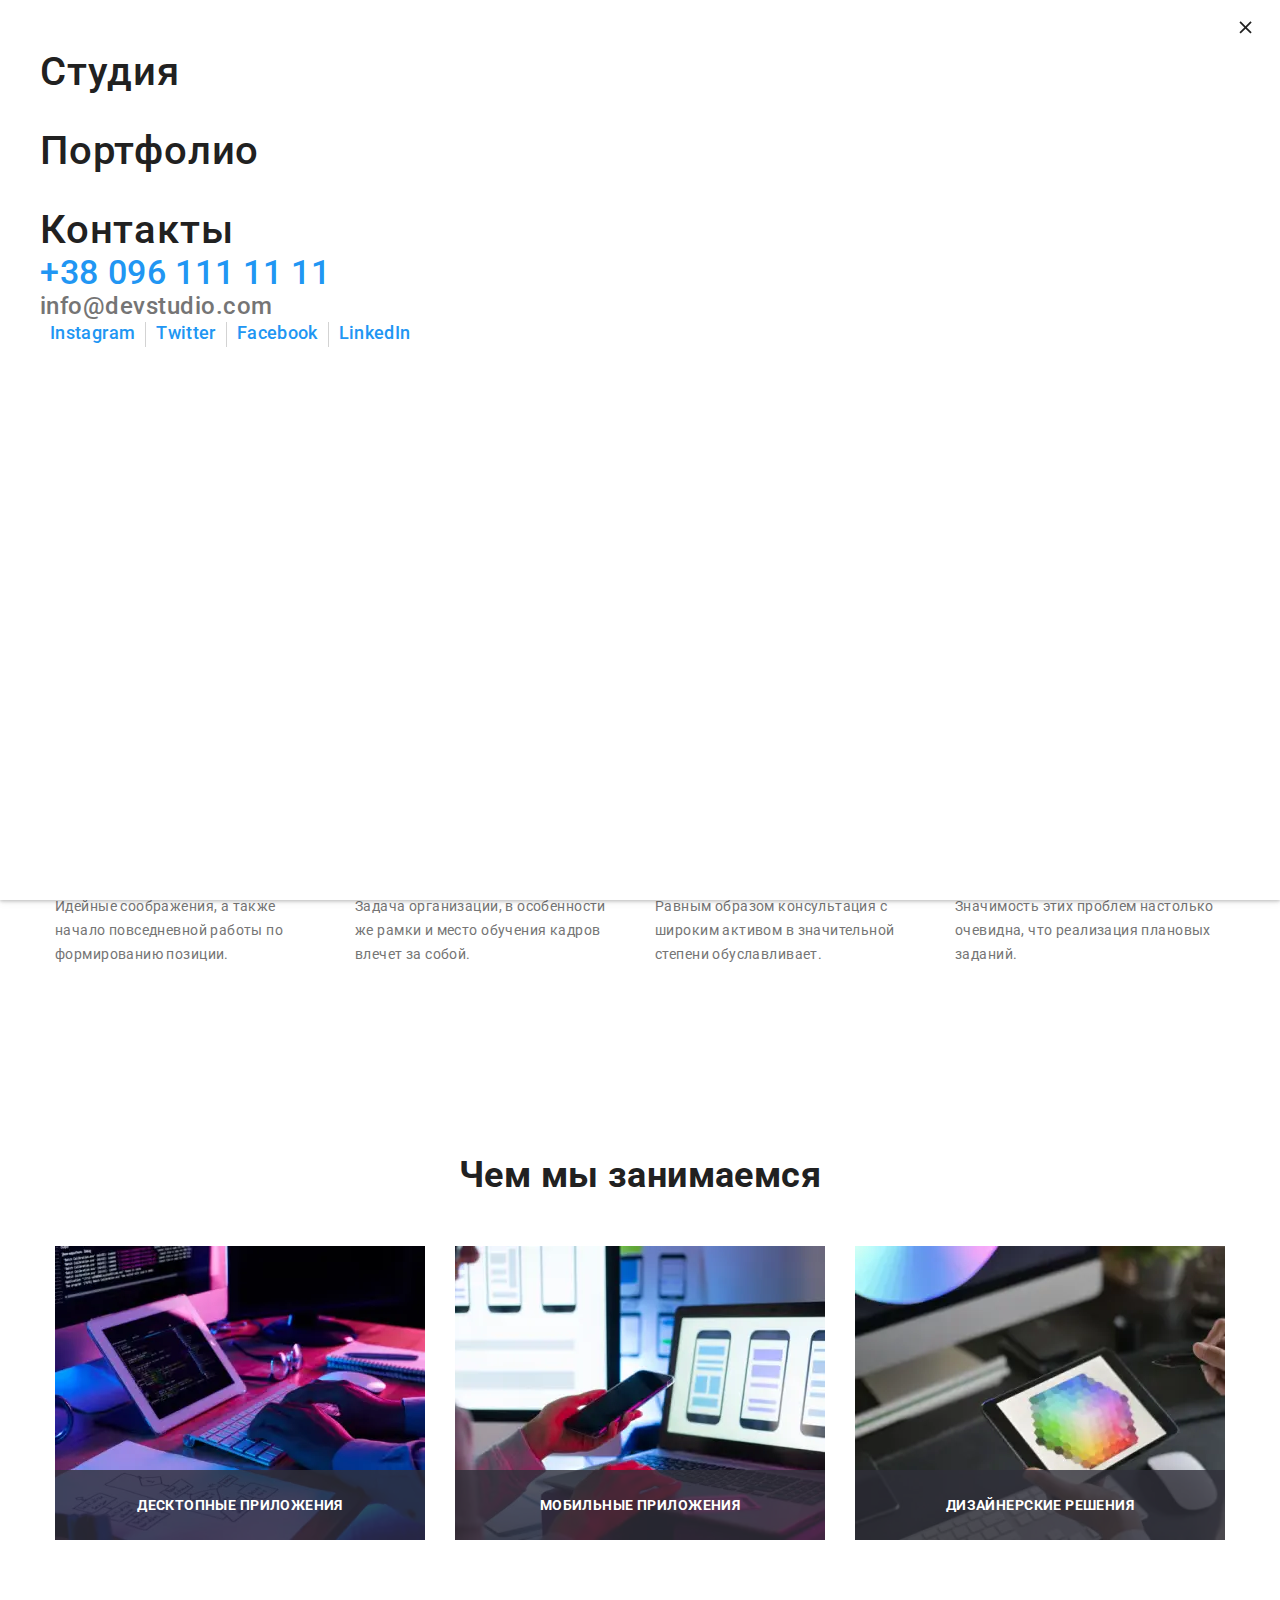
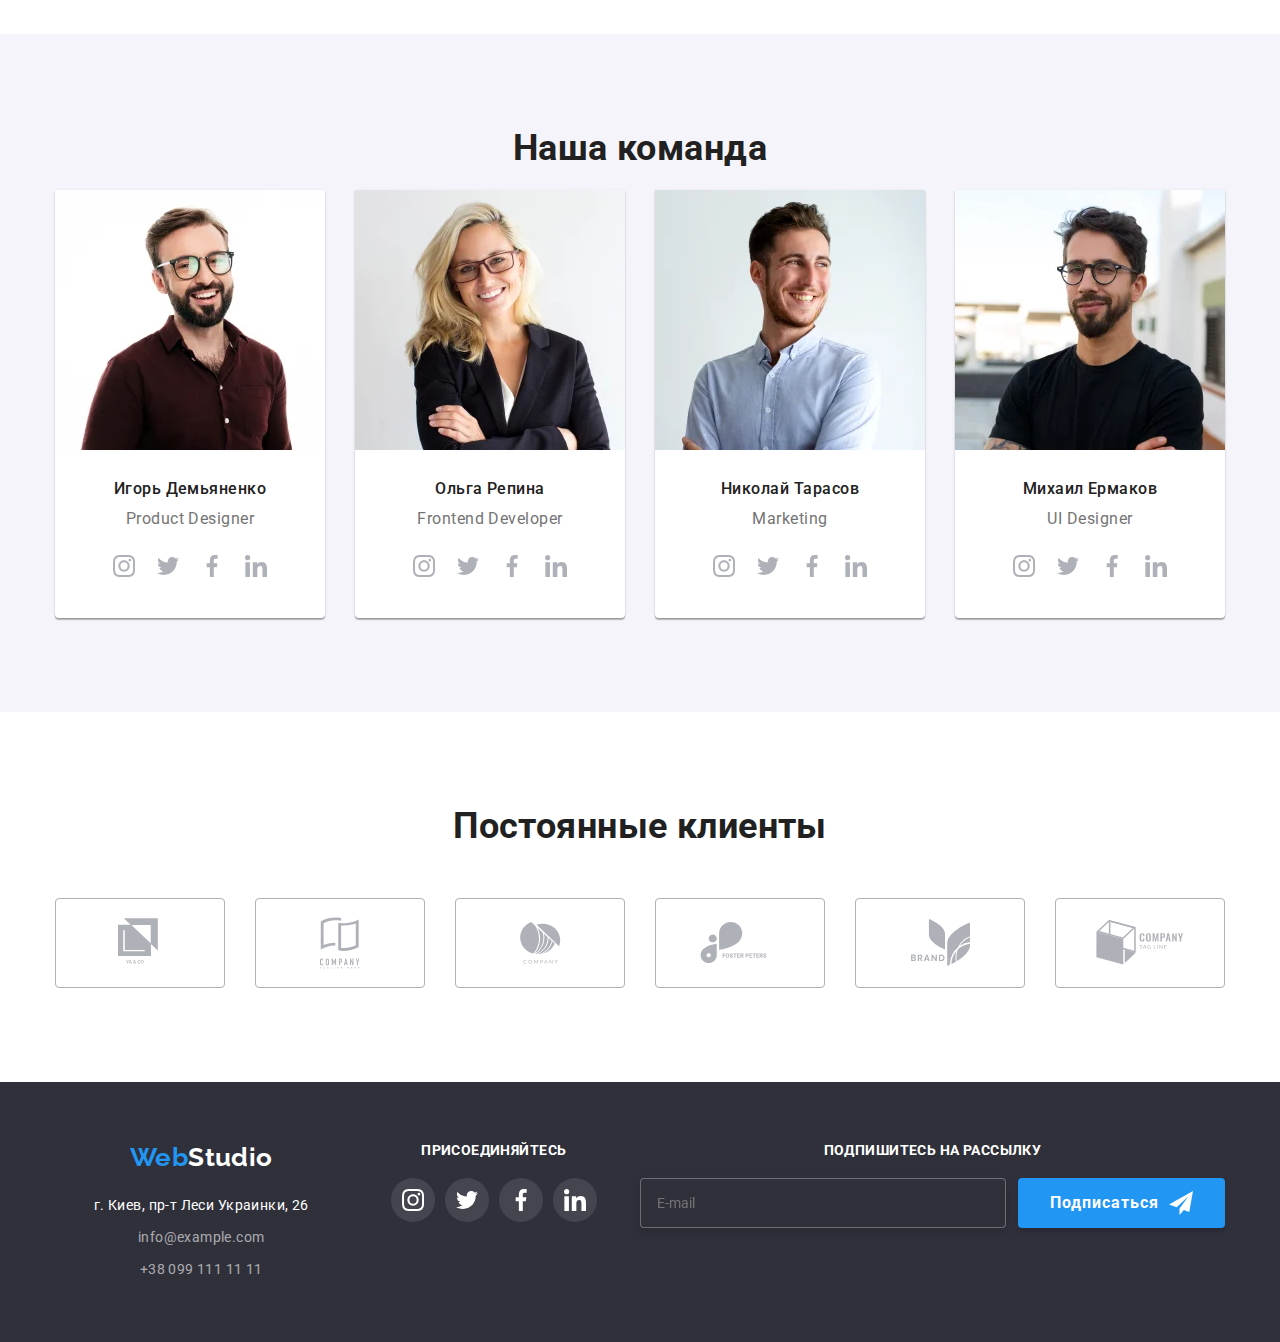
==== commit cfd8e703: "нечего не сделал" ====
--- a/index.html
+++ b/index.html
@@ -17,7 +17,7 @@
   </head>
   <body>
     <!--Шапка-->
-    <!-- <header class="page-header">
+    <header class="page-header">
       <div class="header__container container">
         <nav class="nav-header">
           <a href="/" class="logo">Web<span class="logo__color">Studio</span></a>
@@ -28,7 +28,11 @@
             <li class="nav-item"><a href="" class="link">Контакты</a></li>
           </ul>
         </nav>
-
+        <button type="button" class="burger__open">
+          <svg class="burger__open--svg" width="40px" height="40px">
+            <use class="svg" href="./images/sprite.svg#menu"></use>
+          </svg>
+        </button>
         <ul class="second-nav">
           <li class="nav-item">
             <a href="" class="link">
@@ -48,7 +52,7 @@
           </li>
         </ul>
       </div>
-    </header> -->
+    </header>
 
     <main>
       <!-- Герой -->
@@ -615,7 +619,7 @@
       </div>
     </footer>
 
-    <!-- <div class="backdrop is-hidden" data-modal>
+    <div class="backdrop is-hidden" data-modal>
       <div class="backdrop-window">
         <div class="backdrop-contant">
           <form class="backdrop-form">
@@ -669,12 +673,9 @@
           </button>
         </div>
       </div>
-    </div> -->
-
-    <script src="./js/modal.js"></script>
-
-    <!-- <div class="burger" data-menu>
-      <button type="button" class="">svg.burger__icon</button>
+    </div>
+
+    <div class="burger" data-menu>
       <ul class="burger__nav--list">
         <li class="burger__nav--item">
           <a href="" class="burger__nav--link current">Студия</a>
@@ -686,6 +687,40 @@
           <a href="" class="burger__nav--link">Контакты</a>
         </li>
       </ul>
-    </div> -->
+
+      <div class="burger__second">
+        <ul class="burger__second--list">
+          <li class="burger__second--item">
+            <a href="#" class="second__link--tell">+38 096 111 11 11</a>
+          </li>
+          <li class="burger__second--item">
+            <a href="#" class="second__link">info@devstudio.com</a>
+          </li>
+        </ul>
+
+        <ul class="burger__network">
+          <li class="burger__network--item">
+            <a href="" class="burger__network--link">Instagram</a>
+          </li>
+          <li class="burger__network--item">
+            <a href="" class="burger__network--link">Twitter</a>
+          </li>
+          <li class="burger__network--item">
+            <a href="" class="burger__network--link">Facebook</a>
+          </li>
+          <li class="burger__network--item">
+            <a href="" class="burger__network--link">LinkedIn</a>
+          </li>
+        </ul>
+      </div>
+
+      <button type="button" class="burger__close">
+        <svg class="burger__close--img" width="20px" height="20px">
+          <use class="svg" href="./images/sprite.svg#close-black"></use>
+        </svg>
+      </button>
+    </div>
+
+    <script src="./js/modal.js"></script>
   </body>
 </html>
--- a/CSS/main.min.css
+++ b/CSS/main.min.css
@@ -1,2 +1,2 @@
-:root{--text-color: #757575;--text-black-color: #212121;--text-wite-color: #ffffff;--text-accent: #2196f3;--text-background-color: #e5e5e5;--background-second-color: #f5f4fa;--footer-bg-color: #2f303a;--border-: 1px solid #eeeeee;--cubic: cubic-bezier(0.4, 0, 0.2, 1)}.visually-hidden{position:absolute !important;clip:rect(1px 1px 1px 1px);clip:rect(1px, 1px, 1px, 1px);padding:0 !important;border:0 !important;height:1px !important;width:1px !important;overflow:hidden}button{outline:none;list-style:none}img{display:block;max-width:100%;height:auto}*{margin:0;padding:0}body{background:var(--text-wite-color);color:var(--text-color);font-family:Roboto, sans-serif;letter-spacing:0.03em;font-size:14px;line-height:1.71}h1,h2,h3,h4{font-family:Roboto, sans-serif}ul{list-style:none;margin:0px;padding:0px}textarea{resize:none}.container{width:100%;margin-left:auto;margin-right:auto;padding-left:15px;padding-right:15px}@media screen and (min-width: 480px){.container{width:480px}}@media screen and (min-width: 768px){.container{width:768px}}@media screen and (min-width: 1200px){.container{width:1200px}}.logo{color:var(--text-accent);font-family:Raleway;font-weight:700;font-size:26px;line-height:1.2;text-decoration:none}.logo__color{color:var(--text-black-color)}.logo__color--footer{color:var(--text-wite-color)}.section__title{color:var(--text-black-color);font-weight:700;font-size:28px;line-height:1.178;text-align:center;margin-bottom:30px}@media screen and (min-width: 1200px){.section__title{font-size:36px;line-height:1.16;margin-bottom:50px}}.footer__title{margin-bottom:20px;font-weight:700;font-size:14px;line-height:1.143;text-align:center;letter-spacing:0.03em;text-transform:uppercase;color:var(--text-wite-color)}.network-list{display:inline-flex;margin-top:16px}.network-link{width:44px;height:44px;display:inline-flex;justify-content:center;align-items:center;border-radius:50%;transition:background-color 250ms var(--cubic)}.network-link:focus,.network-link:hover{background-color:var(--text-accent)}.network-icon{width:22px;height:22px;fill:#afb1b8;transition:fill 250ms cubic-bezier(0.4, 0, 0.2, 1)}.network-link:focus .network-icon,.network-link:hover .network-icon{fill:#ffffff}.soshial-link-container{text-align:center;margin-bottom:60px}.soshial-link-list{display:flex;justify-content:center;align-items:center}.soshial-link-item{background-color:rgba(255,255,255,0.1);border-radius:50%}.soshial-link-item:not(:last-child){margin-right:10px}.soshial-link{width:44px;height:44px;display:inline-flex;justify-content:center;align-items:center;border-radius:50%;transition:background-color 250ms cubic-bezier(0.4, 0, 0.2, 1)}.soshial-link:hover,.soshial-link:focus{display:flex;width:44px;height:44px;background-color:#2196f3;border-radius:50%}.soshial-link .icon{width:22px;height:22px;fill:var(--text-wite-color)}.hero-btn{display:flex;align-items:center;margin-left:auto;margin-right:auto;margin-top:30px;padding:10px 32px;box-shadow:0px 4px 4px rgba(0,0,0,0.15);border:none;border-radius:4px;cursor:pointer;color:var(--text-wite-color);font-weight:700;font-size:16px;line-height:1.87;text-align:center;letter-spacing:0.06em;background-color:var(--text-accent)}.footer-btn{text-align:center}.backdrop{position:fixed;top:0;left:0;z-index:100;width:100%;height:100%;background-color:rgba(0,0,0,0.2);transition:all 250ms var(--cubic)}.backdrop-window{position:absolute;top:50%;left:50%;transform:translate(-50%, -50%);width:100%;height:95vh;max-height:609px;overflow:scroll;padding:40px;background:#ffffff;box-shadow:0px 1px 3px rgba(0,0,0,0.12),0px 1px 1px rgba(0,0,0,0.14),0px 2px 1px rgba(0,0,0,0.2);border-radius:4px}.backdrop-btn{position:absolute;right:8px;top:8px;width:30px;height:30px;background:#ffffff;border:1px solid rgba(0,0,0,0.1);border-radius:50%;display:flex;justify-content:center;align-items:center;transition:border 250ms var(--cubic)}.icon-exit{width:11px;height:11px;transition:fill 250ms var(--cubic)}.backdrop-btn:hover .icon-exit,.backdrop-btn:focus .icon-exit{fill:var(--text-accent)}.is-hidden{opacity:0;visibility:hidden;pointer-events:none}.backdrop-form-name{font-weight:700;font-size:20px;line-height:1.15;text-align:center;letter-spacing:0.03em;color:var(--text-black-color)}.backdrop-form-text{display:block;font-weight:normal;font-size:12px;line-height:1.166;letter-spacing:0.01em;color:var(--text-color);margin-top:12px}.backdrop-list{display:block}.backdrop-imput{width:100%;height:40px;padding-left:44px;margin-top:4px;border-radius:4px;border:1px solid rgba(33,33,33,0.2);transition:border 250ms var(--cubic)}.backdrop-imput:focus{outline:none;border:1px solid #2196f3;border-radius:4px}.svg-form-container{position:relative}.backdrop-checkbox-bg:checked+.checkbox-text::before{background-color:var(--text-accent);background-image:url(../images/icon-check.svg);background-size:contain;border-color:var(--text-accent);border-radius:2px}.checkbox-text{display:inline-block;margin-left:9px;margin-top:20px;vertical-align:top;font-weight:400;font-size:14px;line-height:1.171;letter-spacing:0.03em;color:var(--text-color)}.checkbox-text::before{display:inline-block;text-align:center;vertical-align:middle;content:'';width:16px;height:15px;margin-right:7px;border:2px solid var(--text-black-color);border-radius:2px;background-size:contain}.checkbox-link{color:var(--text-accent)}.checkbox-link:focus{color:var(--text-accent)}.backdrop-icon-container{position:absolute;top:50%;left:14px;transform:translateY(-50%);transition:fill 250ms var(--cubic)}.backdrop-imput:focus+.backdrop-icon-container{fill:var(--text-accent)}.backdrop-textarea{width:100%;height:120px;padding:12px 16px;margin-top:4px;border-radius:4px;border:1px solid rgba(33,33,33,0.2);transition:border-radius 250ms var(--cubic)}.backdrop-textarea::placeholder{color:rgba(117,117,117,0.5)}.backdrop-textarea:hover,.backdrop-textarea:focus{outline:none;border:1px solid #2196f3;border-radius:4px}.section{padding-top:60px;padding-bottom:60px}@media screen and (min-width: 1200px){.section{padding-top:94px;padding-bottom:94px}}.hero{width:100%;background-color:#c4c4c4;margin:0 auto;padding-top:118px;padding-bottom:118px;text-align:center;background-position:center;background-size:cover;background-image:linear-gradient(rgba(47,48,58,0.4), rgba(47,48,58,0.4)),url(../images/hero/hero_bg-mobile.jpg)}@media screen and (min-device-pixel-ratio: 2), screen and (min-resolution: 192dpi), screen and (min-resolution: 2dppx){.hero .box{background-image:url(../images/hero/hero_bg-mobile@2x.jpg)}}.hero__title{color:var(--text-wite-color);text-align:center;letter-spacing:0.06em;text-transform:uppercase;font-size:26px;font-weight:900;line-height:1.615}@media screen and (min-width: 768px){.hero{background-image:linear-gradient(rgba(47,48,58,0.4), rgba(47,48,58,0.4)),url(../images/hero/hero_bg-tablet.jpg)}}@media screen and (min-width: 768px) and (min-device-pixel-ratio: 2), screen and (min-width: 768px) and (min-resolution: 192dpi), screen and (min-width: 768px) and (min-resolution: 2dppx){.hero{background-image:linear-gradient(rgba(47,48,58,0.4), rgba(47,48,58,0.4)),url(../images/hero/hero_bg-tablet@2x.jpg)}}.hero{padding-top:200px;padding-bottom:200px}@media screen and (min-width: 1200px){.hero{background-image:linear-gradient(rgba(47,48,58,0.4), rgba(47,48,58,0.4)),url(../images/hero/hero_bg-desktop@2x.jpg)}}@media screen and (min-width: 1200px) and (min-device-pixel-ratio: 2), screen and (min-width: 1200px) and (min-resolution: 192dpi), screen and (min-width: 1200px) and (min-resolution: 2dppx){.hero{background-image:linear-gradient(rgba(47,48,58,0.4), rgba(47,48,58,0.4)),url(../images/hero/hero_bg-desktop.jpg)}}.section .section-title.features{font-weight:700;font-size:14px;line-height:1.14;text-transform:uppercase}.features-item:before{content:'';display:block;margin-bottom:30px;background-repeat:no-repeat;background-position:center;background-color:var(--background-second-color);height:120px}@media screen and (max-width: 767px){.features-item:not(:first-child){margin-top:30px}}.features-text{margin-top:10px}.bgf-img1::before{background-image:url(../images/features/bg1.svg)}.bgf-img2::before{background-image:url(../images/features/bg2.svg)}.bgf-img3::before{background-image:url(../images/features/bg3.svg)}.bgf-img4::before{background-image:url(../images/features/bg4.svg)}@media screen and (min-width: 768px){.features-list{display:flex;flex-wrap:wrap;margin-left:-30px;margin-top:-30px}.features-item{margin-left:30px;margin-top:30px;flex-basis:calc((100% - 30px * 2) / 2)}}@media screen and (min-width: 1200px){.features-list{margin-top:0;margin-left:-30px}.features-item{margin-left:30px;margin-top:0;flex-basis:calc((100% - 30px * 4) / 4)}}@media screen and (max-width: 1199px){.section-work{display:none}}.work-title>.work-item{flex-basis:calc((100% - 30px * 3) / 3);margin-left:30px;position:relative}.section-work .section-title.name-page{margin-bottom:50px}.work-title{display:flex;flex-wrap:wrap;margin-left:-30px;justify-content:center;align-items:center}.work-text{display:flex;justify-content:center;align-items:center;height:70px;width:100%;background:rgba(47,48,58,0.8);bottom:0;position:absolute;font-weight:700;font-size:14px;line-height:1.143;text-transform:uppercase;color:var(--text-wite-color)}.team{background-color:var(--background-second-color)}.team__item{border-radius:0px 0px 4px 4px;background-color:var(--text-wite-color);box-shadow:0px 1px 3px rgba(0,0,0,0.12),0px 1px 1px rgba(0,0,0,0.14),0px 2px 1px rgba(0,0,0,0.2)}.team__item .team__text--container{text-align:center;padding-top:30px;padding-bottom:24px}.team__name{color:var(--text-black-color);font-weight:500;font-size:16px;line-height:1.186;letter-spacing:0.03em;text-align:center}.team__text{font-weight:400;font-size:16px;line-height:1.19;letter-spacing:0.03em;margin-top:10px;text-align:center}@media screen and (max-width: 767px){.team__item:not(:first-child){margin-top:30px}}@media screen and (min-width: 768px){.team__list{display:flex;flex-wrap:wrap;margin-top:-30px;margin-left:-30px}.team__item{margin-top:30px;margin-left:30px}.team__list>.team__item{flex-basis:calc((100% - 30px * 2) / 2)}}@media screen and (min-width: 1200px){.team__item{margin-top:0px}.team__list>.team__item{flex-basis:calc((100% - 30px * 4) / 4)}.team__item .team__text--container{padding:30px}}.clients__list{display:flex;flex-wrap:wrap;margin-left:-30px;margin-top:-30px}.clients__item{display:flex;justify-content:center;align-items:center;margin-top:30px;margin-left:30px;flex-basis:calc((100% - 30px * 2) / 2)}.clients__img{display:block}.clients__logo{fill:#afb1b8;transition:fill 250ms cubic-bezier(0.4, 0, 0.2, 1)}.clients__link:hover .clients__logo,.clients__link:focus .clients__logo{fill:var(--text-accent)}.clients__link{display:flex;width:100%;height:90px;fill:var(--text-accent);box-sizing:border-box;justify-content:center;align-items:center;border:1px solid #afb1b8;border-radius:4px;transition:border 250ms cubic-bezier(0.4, 0, 0.2, 1)}.clients__link:hover,.clients__link:focus{border-radius:4px;border:1px solid var(--text-accent)}@media screen and (min-width: 768px){.clients__item{flex-basis:calc((100% - 30px * 3) / 3)}}@media screen and (min-width: 1200px){.clients__list{flex-wrap:nowrap;margin-top:0;margin-left:-30px}.clients__item{margin-top:0;margin-left:30px;flex-basis:calc((100% - 30px * 1) / 1)}}.footer-page{background-color:var(--footer-bg-color);text-decoration:none;padding:60px 0}.footer-page .link.rgba{color:rgba(255,255,255,0.6);text-decoration:none}.footer-address-container{text-align:center;margin-bottom:60px}.link-map{color:var(--text-wite-color);text-decoration:none;transition:color 250ms cubic-bezier(0.4, 0, 0.2, 1)}.link-map:hover,.link-map:focus{color:var(--text-accent)}.link{transition:color 250ms cubic-bezier(0.4, 0, 0.2, 1)}.footer-page .link:focus,.footer-page .link:hover{color:var(--text-accent)}.footer-content{margin-top:20px;font-style:normal}.footer-list-item{margin-top:8px}.subscription-container{width:100%;max-width:450px}.subscription-form{text-align:center}.subscription-input{width:100%;height:50px;padding-left:16px;border:1px solid rgba(255,255,255,0.3);box-sizing:border-box;filter:drop-shadow(0px 4px 4px rgba(0,0,0,0.15));border-radius:4px;background:var(--footer-bg-color);color:var(--text-wite-color);transition:border 250ms var(--cubic)}.subscription-input:focus{outline:none;border:1px solid #2196f3;border-radius:4px}.subscription-send{margin-left:10px;fill:var(--text-wite-color)}@media screen and (min-width: 768px){.footer__box{display:flex;justify-content:center;flex-wrap:wrap;flex-basis:calc((50% - 45px) / 2)}.footer-address-container{width:50%}.soshial-link-container{width:50%}}@media screen and (min-width: 1200px){.footer__box{flex-wrap:nowrap}.footer-address-container{margin-bottom:0}.soshial-link-container{margin-bottom:0}}.portfolio-main-container{background-color:var(--text-wite-color)}.filter-container{align-items:center;justify-content:center;display:flex;margin-bottom:50px}.filter-list:not(:last-child){margin-right:8px}.filter{padding:6px 22px;border-radius:4px;border:none;font-weight:500;font-size:16px;line-height:1.62;text-align:center;font-family:inherit;background-color:var(--background-second-color);transition:background-color 250ms cubic-bezier(0.4, 0, 0.2, 1),color 250ms cubic-bezier(0.4, 0, 0.2, 1)}.filter:focus,.filter:hover{background:var(--text-accent);color:var(--text-wite-color);border-radius:4px;box-shadow:0px 3px 1px rgba(0,0,0,0.1),0px 1px 2px rgba(0,0,0,0.08),0px 2px 2px rgba(0,0,0,0.12)}.flex-container{display:flex;flex-wrap:wrap;margin-left:-30px;margin-top:-30px}.filter-contant-container{padding:24px 20px}.portfolio-box{margin-left:30px;margin-top:30px;flex-basis:calc((100% - 30px * 3) / 3);border:var(--border-);box-sizing:border-box}.filter-img{position:relative;overflow:hidden}.section .filter-link{text-decoration:none;display:block;position:relative;transition:box-shadow 250ms cubic-bezier(0.4, 0, 0.2, 1)}.section .filter-link:focus,.section .filter-link:hover{box-shadow:0px 1px 1px rgba(0,0,0,0.12),0px 4px 4px rgba(0,0,0,0.06),1px 4px 6px rgba(0,0,0,0.16);color:var(--text-accent)}.section .section-title.filter-page{font-size:18px;line-height:1.83;letter-spacing:0.06em}.portfolio-opacity-text{position:absolute;top:0;width:100%;height:100%;padding:63px 24px;background:rgba(33,150,243,0.9);font-size:18px;line-height:1.555;letter-spacing:0.03em;color:#ffffff;transform:translateY(101%);transition:transform 250ms cubic-bezier(0.4, 0, 0.2, 1)}.filter-link:hover .portfolio-opacity-text,.filter-link:focus .portfolio-opacity-text{transform:translateY(0)}.section .filter-text{margin-top:4px;font-weight:400;font-size:16px;line-height:1.87;color:var(--text-color)}
+:root{--text-color: #757575;--text-black-color: #212121;--text-wite-color: #ffffff;--text-accent: #2196f3;--text-background-color: #e5e5e5;--background-second-color: #f5f4fa;--footer-bg-color: #2f303a;--border-: 1px solid #eeeeee;--cubic: cubic-bezier(0.4, 0, 0.2, 1)}.visually-hidden{position:absolute !important;clip:rect(1px 1px 1px 1px);clip:rect(1px, 1px, 1px, 1px);padding:0 !important;border:0 !important;height:1px !important;width:1px !important;overflow:hidden}button{outline:none;list-style:none}img{display:block;max-width:100%;height:auto}*{margin:0;padding:0}body{background:var(--text-wite-color);color:var(--text-color);font-family:Roboto, sans-serif;letter-spacing:0.03em;font-size:14px;line-height:1.71}h1,h2,h3,h4{font-family:Roboto, sans-serif}ul{list-style:none;margin:0px;padding:0px}textarea{resize:none}.container{width:100%;margin-left:auto;margin-right:auto;padding-left:15px;padding-right:15px}@media screen and (min-width: 480px){.container{width:480px}}@media screen and (min-width: 768px){.container{width:768px}}@media screen and (min-width: 1200px){.container{width:1200px}}.burger{position:absolute;top:0;left:0;width:100vw;height:100vh;padding-top:48px;padding-left:40px;padding-bottom:48px;overflow:scroll;background-color:white;box-shadow:0px 4px 8px rgba(0,0,0,0.04),0px 2px 4px rgba(0,0,0,0.08),0px 1px 3px rgba(0,0,0,0.16)}.burger__open{border:none;background-color:var(--text-wite-color)}.burger__open:focus{fill:var(--text-accent);outline:none}.burger .svg{display:block;fill:var(--text-black-color)}.burger__close{position:absolute;top:10px;right:15px;width:40px;height:40px;background-color:var(--text-wite-color);border:none}.burger__close:focus .svg{fill:var(--text-accent)}.burger__nav--link{font-weight:500;font-size:40px;line-height:1.175;letter-spacing:0.02em;color:var(--text-black-color);text-decoration:none}.burger__nav--link:focus{fill:var(--text-accent)}.burger__nav--item:not(:last-child){margin-bottom:32px}.second__link--tell{font-weight:500;font-size:34px;line-height:1.176;letter-spacing:0.02em;color:var(--text-accent);text-decoration:none}.second__link--tell:focus{fill:var(--text-accent)}.second__link{font-weight:500;font-size:24px;line-height:1.166;letter-spacing:0.02em;color:var(--text-color);text-decoration:none}.second__link:focus{fill:var(--text-accent)}.burger__network{display:flex}.burger__network--link{font-weight:500;font-size:18px;line-height:1.222;letter-spacing:0.02em;color:#2196f3;padding:10px;text-decoration:none}.burger__network--link:focus{fill:var(--text-accent)}.burger__network--item:not(:last-child){border-right:1px solid rgba(33,33,33,0.2)}.logo{color:var(--text-accent);font-family:Raleway;font-weight:700;font-size:26px;line-height:1.2;text-decoration:none}.logo__color{color:var(--text-black-color)}.logo__color--footer{color:var(--text-wite-color)}.section__title{color:var(--text-black-color);font-weight:700;font-size:28px;line-height:1.178;text-align:center;margin-bottom:30px}@media screen and (min-width: 1200px){.section__title{font-size:36px;line-height:1.16;margin-bottom:50px}}.footer__title{margin-bottom:20px;font-weight:700;font-size:14px;line-height:1.143;text-align:center;letter-spacing:0.03em;text-transform:uppercase;color:var(--text-wite-color)}.network-list{display:inline-flex;margin-top:16px}.network-link{width:44px;height:44px;display:inline-flex;justify-content:center;align-items:center;border-radius:50%;transition:background-color 250ms var(--cubic)}.network-link:focus,.network-link:hover{background-color:var(--text-accent)}.network-icon{width:22px;height:22px;fill:#afb1b8;transition:fill 250ms cubic-bezier(0.4, 0, 0.2, 1)}.network-link:focus .network-icon,.network-link:hover .network-icon{fill:#ffffff}.soshial-link-container{text-align:center;margin-bottom:60px}.soshial-link-list{display:flex;justify-content:center;align-items:center}.soshial-link-item{background-color:rgba(255,255,255,0.1);border-radius:50%}.soshial-link-item:not(:last-child){margin-right:10px}.soshial-link{width:44px;height:44px;display:inline-flex;justify-content:center;align-items:center;border-radius:50%;transition:background-color 250ms cubic-bezier(0.4, 0, 0.2, 1)}.soshial-link:hover,.soshial-link:focus{display:flex;width:44px;height:44px;background-color:#2196f3;border-radius:50%}.soshial-link .icon{width:22px;height:22px;fill:var(--text-wite-color)}.hero-btn{display:flex;align-items:center;margin-left:auto;margin-right:auto;margin-top:30px;padding:10px 32px;box-shadow:0px 4px 4px rgba(0,0,0,0.15);border:none;border-radius:4px;cursor:pointer;color:var(--text-wite-color);font-weight:700;font-size:16px;line-height:1.87;text-align:center;letter-spacing:0.06em;background-color:var(--text-accent)}.footer-btn{text-align:center}@media screen and (min-width: 1200px){.footer-btn{margin-left:12px;margin-top:0}}.backdrop{position:fixed;top:0;left:0;z-index:100;width:100%;height:100%;background-color:rgba(0,0,0,0.2);transition:all 250ms var(--cubic)}.backdrop-window{position:absolute;top:50%;left:50%;transform:translate(-50%, -50%);width:100%;max-width:450px;height:95vh;max-height:609px;overflow:scroll;padding:40px;background:#ffffff;box-shadow:0px 1px 3px rgba(0,0,0,0.12),0px 1px 1px rgba(0,0,0,0.14),0px 2px 1px rgba(0,0,0,0.2);border-radius:4px}@media screen and (min-width: 1200px){.backdrop-window{max-height:581px;max-width:528px;overflow:visible;height:100%}}.backdrop-btn{position:absolute;right:8px;top:8px;width:30px;height:30px;background:#ffffff;border:1px solid rgba(0,0,0,0.1);border-radius:50%;display:flex;justify-content:center;align-items:center;transition:border 250ms var(--cubic)}.icon-exit{width:11px;height:11px;transition:fill 250ms var(--cubic)}.backdrop-btn:hover .icon-exit,.backdrop-btn:focus .icon-exit{fill:var(--text-accent)}.is-hidden{opacity:0;visibility:hidden;pointer-events:none}.backdrop-form-name{font-weight:700;font-size:20px;line-height:1.15;text-align:center;letter-spacing:0.03em;color:var(--text-black-color)}.backdrop-form-text{display:block;font-weight:normal;font-size:12px;line-height:1.166;letter-spacing:0.01em;color:var(--text-color);margin-top:12px}.backdrop-list{display:block}.backdrop-imput{width:100%;height:40px;padding-left:44px;margin-top:4px;border-radius:4px;border:1px solid rgba(33,33,33,0.2);transition:border 250ms var(--cubic)}.backdrop-imput:focus{outline:none;border:1px solid #2196f3;border-radius:4px}.svg-form-container{position:relative}.backdrop-checkbox-bg:checked+.checkbox-text::before{background-color:var(--text-accent);background-image:url(../images/icon-check.svg);background-size:contain;border-color:var(--text-accent);border-radius:2px}.checkbox-text{display:inline-block;margin-left:9px;margin-top:20px;vertical-align:top;font-weight:400;font-size:14px;line-height:1.171;letter-spacing:0.03em;color:var(--text-color)}.checkbox-text::before{display:inline-block;text-align:center;vertical-align:middle;content:'';width:16px;height:15px;margin-right:7px;border:2px solid var(--text-black-color);border-radius:2px;background-size:contain}.checkbox-link{color:var(--text-accent)}.checkbox-link:focus{color:var(--text-accent)}.backdrop-icon-container{position:absolute;top:50%;left:14px;transform:translateY(-50%);transition:fill 250ms var(--cubic)}.backdrop-imput:focus+.backdrop-icon-container{fill:var(--text-accent)}.backdrop-textarea{width:100%;height:120px;padding:12px 16px;margin-top:4px;border-radius:4px;border:1px solid rgba(33,33,33,0.2);transition:border-radius 250ms var(--cubic)}.backdrop-textarea::placeholder{color:rgba(117,117,117,0.5)}.backdrop-textarea:hover,.backdrop-textarea:focus{outline:none;border:1px solid #2196f3;border-radius:4px}.section{padding-top:60px;padding-bottom:60px}@media screen and (min-width: 1200px){.section{padding-top:94px;padding-bottom:94px}}.page-header{position:relative;border-bottom:1px solid #ececec}.header__container{display:flex;justify-content:space-between;align-items:center;height:60px}@media screen and (max-width: 767px){.site-nav{display:none}.second-nav{display:none}}.hero{width:100%;background-color:#c4c4c4;margin:0 auto;padding-top:118px;padding-bottom:118px;text-align:center;background-position:center;background-size:cover;background-image:linear-gradient(rgba(47,48,58,0.4), rgba(47,48,58,0.4)),url(../images/hero/hero_bg-mobile.jpg)}@media screen and (min-device-pixel-ratio: 2), screen and (min-resolution: 192dpi), screen and (min-resolution: 2dppx){.hero .box{background-image:url(../images/hero/hero_bg-mobile@2x.jpg)}}.hero__title{color:var(--text-wite-color);text-align:center;letter-spacing:0.06em;text-transform:uppercase;font-size:26px;font-weight:900;line-height:1.615}@media screen and (min-width: 768px){.hero{background-image:linear-gradient(rgba(47,48,58,0.4), rgba(47,48,58,0.4)),url(../images/hero/hero_bg-tablet.jpg)}}@media screen and (min-width: 768px) and (min-device-pixel-ratio: 2), screen and (min-width: 768px) and (min-resolution: 192dpi), screen and (min-width: 768px) and (min-resolution: 2dppx){.hero{background-image:linear-gradient(rgba(47,48,58,0.4), rgba(47,48,58,0.4)),url(../images/hero/hero_bg-tablet@2x.jpg)}}.hero{padding-top:200px;padding-bottom:200px}@media screen and (min-width: 1200px){.hero{background-image:linear-gradient(rgba(47,48,58,0.4), rgba(47,48,58,0.4)),url(../images/hero/hero_bg-desktop@2x.jpg)}}@media screen and (min-width: 1200px) and (min-device-pixel-ratio: 2), screen and (min-width: 1200px) and (min-resolution: 192dpi), screen and (min-width: 1200px) and (min-resolution: 2dppx){.hero{background-image:linear-gradient(rgba(47,48,58,0.4), rgba(47,48,58,0.4)),url(../images/hero/hero_bg-desktop.jpg)}}.section .section-title.features{font-weight:700;font-size:14px;line-height:1.14;text-transform:uppercase}.features-item:before{content:'';display:block;margin-bottom:30px;background-repeat:no-repeat;background-position:center;background-color:var(--background-second-color);height:120px}@media screen and (max-width: 767px){.features-item:not(:first-child){margin-top:30px}}.features-text{margin-top:10px}.bgf-img1::before{background-image:url(../images/features/bg1.svg)}.bgf-img2::before{background-image:url(../images/features/bg2.svg)}.bgf-img3::before{background-image:url(../images/features/bg3.svg)}.bgf-img4::before{background-image:url(../images/features/bg4.svg)}@media screen and (min-width: 768px){.features-list{display:flex;flex-wrap:wrap;margin-left:-30px;margin-top:-30px}.features-item{margin-left:30px;margin-top:30px;flex-basis:calc((100% - 30px * 2) / 2)}}@media screen and (min-width: 1200px){.features-list{margin-top:0;margin-left:-30px}.features-item{margin-left:30px;margin-top:0;flex-basis:calc((100% - 30px * 4) / 4)}}@media screen and (max-width: 1199px){.section-work{display:none}}.work-title>.work-item{flex-basis:calc((100% - 30px * 3) / 3);margin-left:30px;position:relative}.section-work .section-title.name-page{margin-bottom:50px}.work-title{display:flex;flex-wrap:wrap;margin-left:-30px;justify-content:center;align-items:center}.work-text{display:flex;justify-content:center;align-items:center;height:70px;width:100%;background:rgba(47,48,58,0.8);bottom:0;position:absolute;font-weight:700;font-size:14px;line-height:1.143;text-transform:uppercase;color:var(--text-wite-color)}.team{background-color:var(--background-second-color)}.team__item{border-radius:0px 0px 4px 4px;background-color:var(--text-wite-color);box-shadow:0px 1px 3px rgba(0,0,0,0.12),0px 1px 1px rgba(0,0,0,0.14),0px 2px 1px rgba(0,0,0,0.2)}.team__item .team__text--container{text-align:center;padding-top:30px;padding-bottom:24px}.team__name{color:var(--text-black-color);font-weight:500;font-size:16px;line-height:1.186;letter-spacing:0.03em;text-align:center}.team__text{font-weight:400;font-size:16px;line-height:1.19;letter-spacing:0.03em;margin-top:10px;text-align:center}@media screen and (max-width: 767px){.team__item:not(:first-child){margin-top:30px}}@media screen and (min-width: 768px){.team__list{display:flex;flex-wrap:wrap;margin-top:-30px;margin-left:-30px}.team__item{margin-top:30px;margin-left:30px}.team__list>.team__item{flex-basis:calc((100% - 30px * 2) / 2)}}@media screen and (min-width: 1200px){.team__item{margin-top:0px}.team__list>.team__item{flex-basis:calc((100% - 30px * 4) / 4)}.team__item .team__text--container{padding:30px}}.clients__list{display:flex;flex-wrap:wrap;margin-left:-30px;margin-top:-30px}.clients__item{display:flex;justify-content:center;align-items:center;margin-top:30px;margin-left:30px;flex-basis:calc((100% - 30px * 2) / 2)}.clients__img{display:block}.clients__logo{fill:#afb1b8;transition:fill 250ms cubic-bezier(0.4, 0, 0.2, 1)}.clients__link:hover .clients__logo,.clients__link:focus .clients__logo{fill:var(--text-accent)}.clients__link{display:flex;width:100%;height:90px;fill:var(--text-accent);box-sizing:border-box;justify-content:center;align-items:center;border:1px solid #afb1b8;border-radius:4px;transition:border 250ms cubic-bezier(0.4, 0, 0.2, 1)}.clients__link:hover,.clients__link:focus{border-radius:4px;border:1px solid var(--text-accent)}@media screen and (min-width: 768px){.clients__item{flex-basis:calc((100% - 30px * 3) / 3)}}@media screen and (min-width: 1200px){.clients__list{flex-wrap:nowrap;margin-top:0;margin-left:-30px}.clients__item{margin-top:0;margin-left:30px;flex-basis:calc((100% - 30px * 1) / 1)}}.footer-page{background-color:var(--footer-bg-color);text-decoration:none;padding:60px 0}.footer-page .link.rgba{color:rgba(255,255,255,0.6);text-decoration:none}.footer-address-container{text-align:center;margin-bottom:60px}.link-map{color:var(--text-wite-color);text-decoration:none;transition:color 250ms cubic-bezier(0.4, 0, 0.2, 1)}.link-map:hover,.link-map:focus{color:var(--text-accent)}.link{transition:color 250ms cubic-bezier(0.4, 0, 0.2, 1)}.footer-page .link:focus,.footer-page .link:hover{color:var(--text-accent)}.footer-content{margin-top:20px;font-style:normal}.footer-list-item{margin-top:8px}.subscription-container{width:100%}.subscription-form{text-align:center}.subscription-input{width:100%;max-width:450px;height:50px;padding-left:16px;border:1px solid rgba(255,255,255,0.3);box-sizing:border-box;filter:drop-shadow(0px 4px 4px rgba(0,0,0,0.15));border-radius:4px;background:var(--footer-bg-color);color:var(--text-wite-color);transition:border 250ms var(--cubic)}.subscription-input:focus{outline:none;border:1px solid #2196f3;border-radius:4px}.subscription-send{margin-left:10px;fill:var(--text-wite-color)}@media screen and (min-width: 768px){.footer__box{display:flex;justify-content:space-between;flex-wrap:wrap;flex-basis:calc((50% - 45px) / 2)}.footer-address-container{width:50%}.soshial-link-container{width:50%}}@media screen and (min-width: 1200px){.footer__box{flex-wrap:nowrap}.footer-address-container{margin-bottom:0}.soshial-link-container{margin-bottom:0}.subscription-form{display:flex}}.portfolio-main-container{background-color:var(--text-wite-color)}.filter-container{align-items:center;justify-content:center;display:flex;margin-bottom:50px}.filter-list:not(:last-child){margin-right:8px}.filter{padding:6px 22px;border-radius:4px;border:none;font-weight:500;font-size:16px;line-height:1.62;text-align:center;font-family:inherit;background-color:var(--background-second-color);transition:background-color 250ms cubic-bezier(0.4, 0, 0.2, 1),color 250ms cubic-bezier(0.4, 0, 0.2, 1)}.filter:focus,.filter:hover{background:var(--text-accent);color:var(--text-wite-color);border-radius:4px;box-shadow:0px 3px 1px rgba(0,0,0,0.1),0px 1px 2px rgba(0,0,0,0.08),0px 2px 2px rgba(0,0,0,0.12)}.flex-container{display:flex;flex-wrap:wrap;margin-left:-30px;margin-top:-30px}.filter-contant-container{padding:24px 20px}.portfolio-box{margin-left:30px;margin-top:30px;flex-basis:calc((100% - 30px * 3) / 3);border:var(--border-);box-sizing:border-box}.filter-img{position:relative;overflow:hidden}.section .filter-link{text-decoration:none;display:block;position:relative;transition:box-shadow 250ms cubic-bezier(0.4, 0, 0.2, 1)}.section .filter-link:focus,.section .filter-link:hover{box-shadow:0px 1px 1px rgba(0,0,0,0.12),0px 4px 4px rgba(0,0,0,0.06),1px 4px 6px rgba(0,0,0,0.16);color:var(--text-accent)}.section .section-title.filter-page{font-size:18px;line-height:1.83;letter-spacing:0.06em}.portfolio-opacity-text{position:absolute;top:0;width:100%;height:100%;padding:63px 24px;background:rgba(33,150,243,0.9);font-size:18px;line-height:1.555;letter-spacing:0.03em;color:#ffffff;transform:translateY(101%);transition:transform 250ms cubic-bezier(0.4, 0, 0.2, 1)}.filter-link:hover .portfolio-opacity-text,.filter-link:focus .portfolio-opacity-text{transform:translateY(0)}.section .filter-text{margin-top:4px;font-weight:400;font-size:16px;line-height:1.87;color:var(--text-color)}
 /*# sourceMappingURL=main.min.css.map */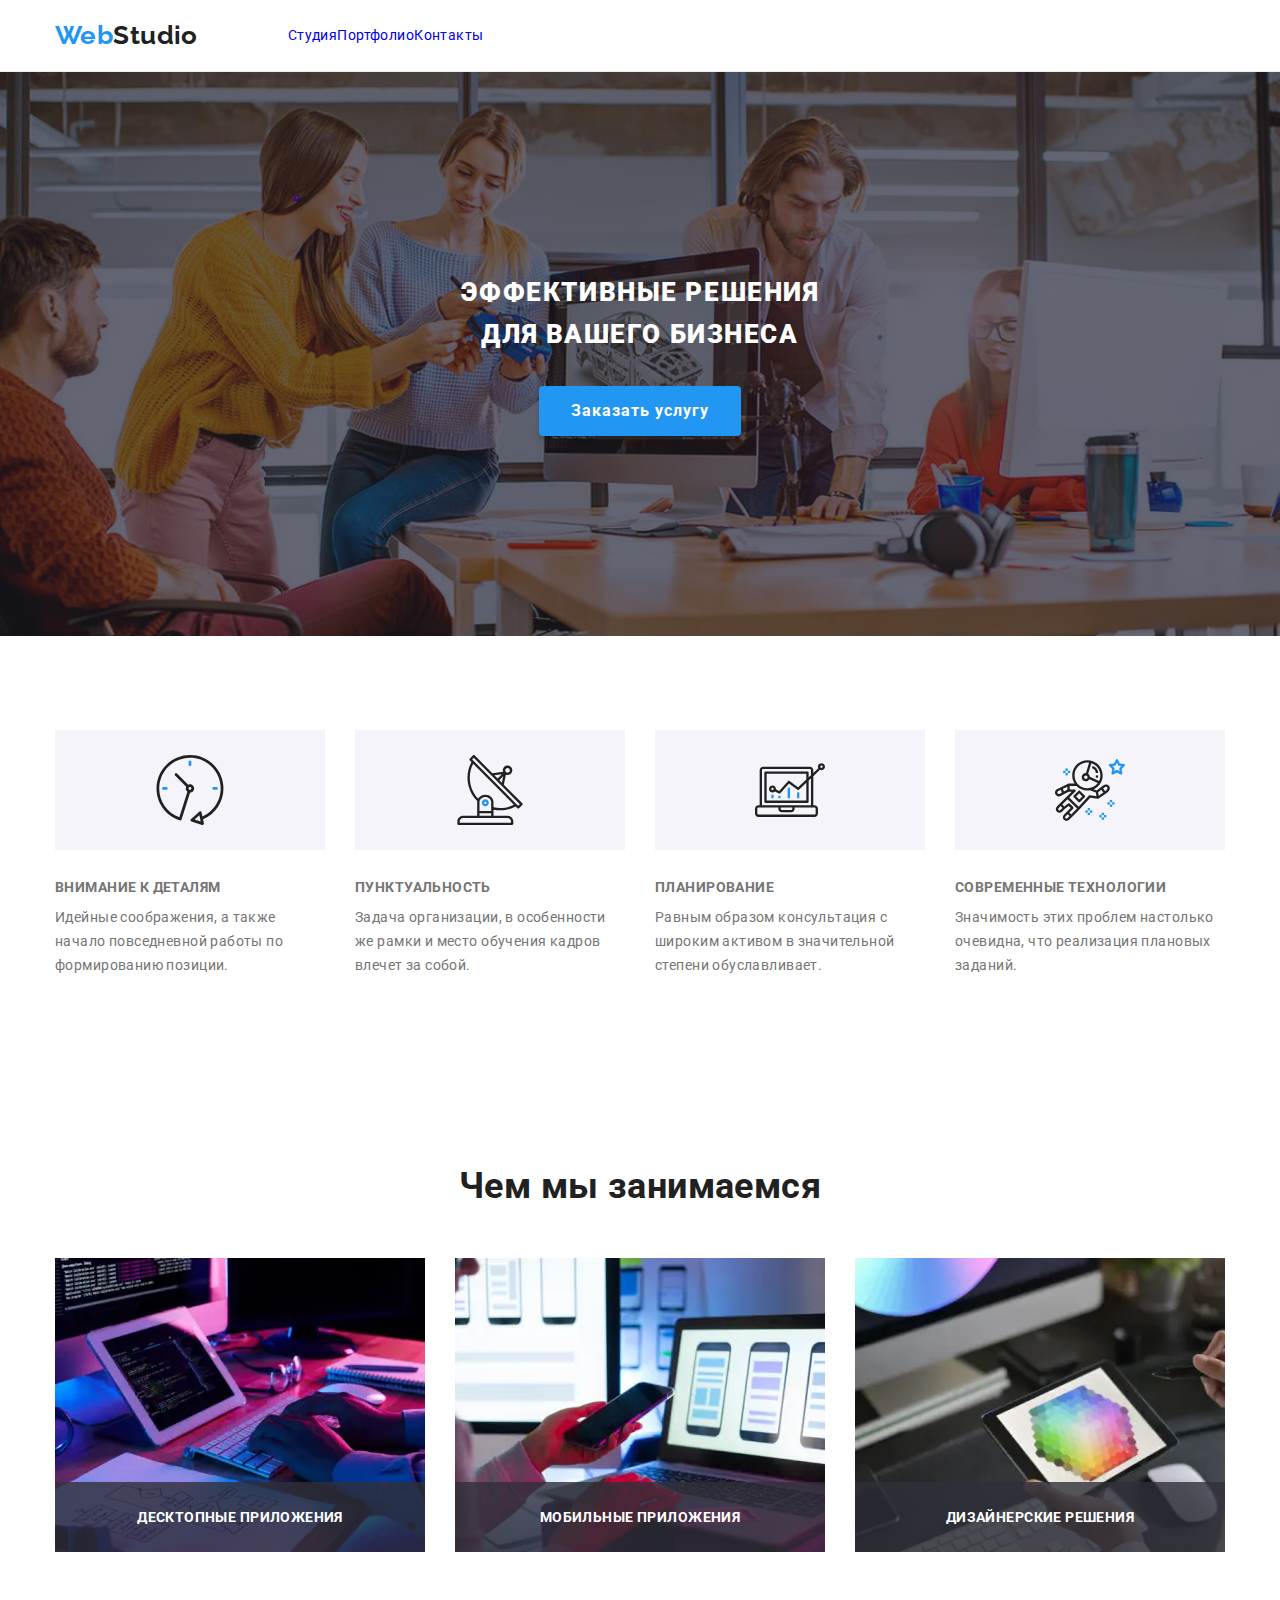
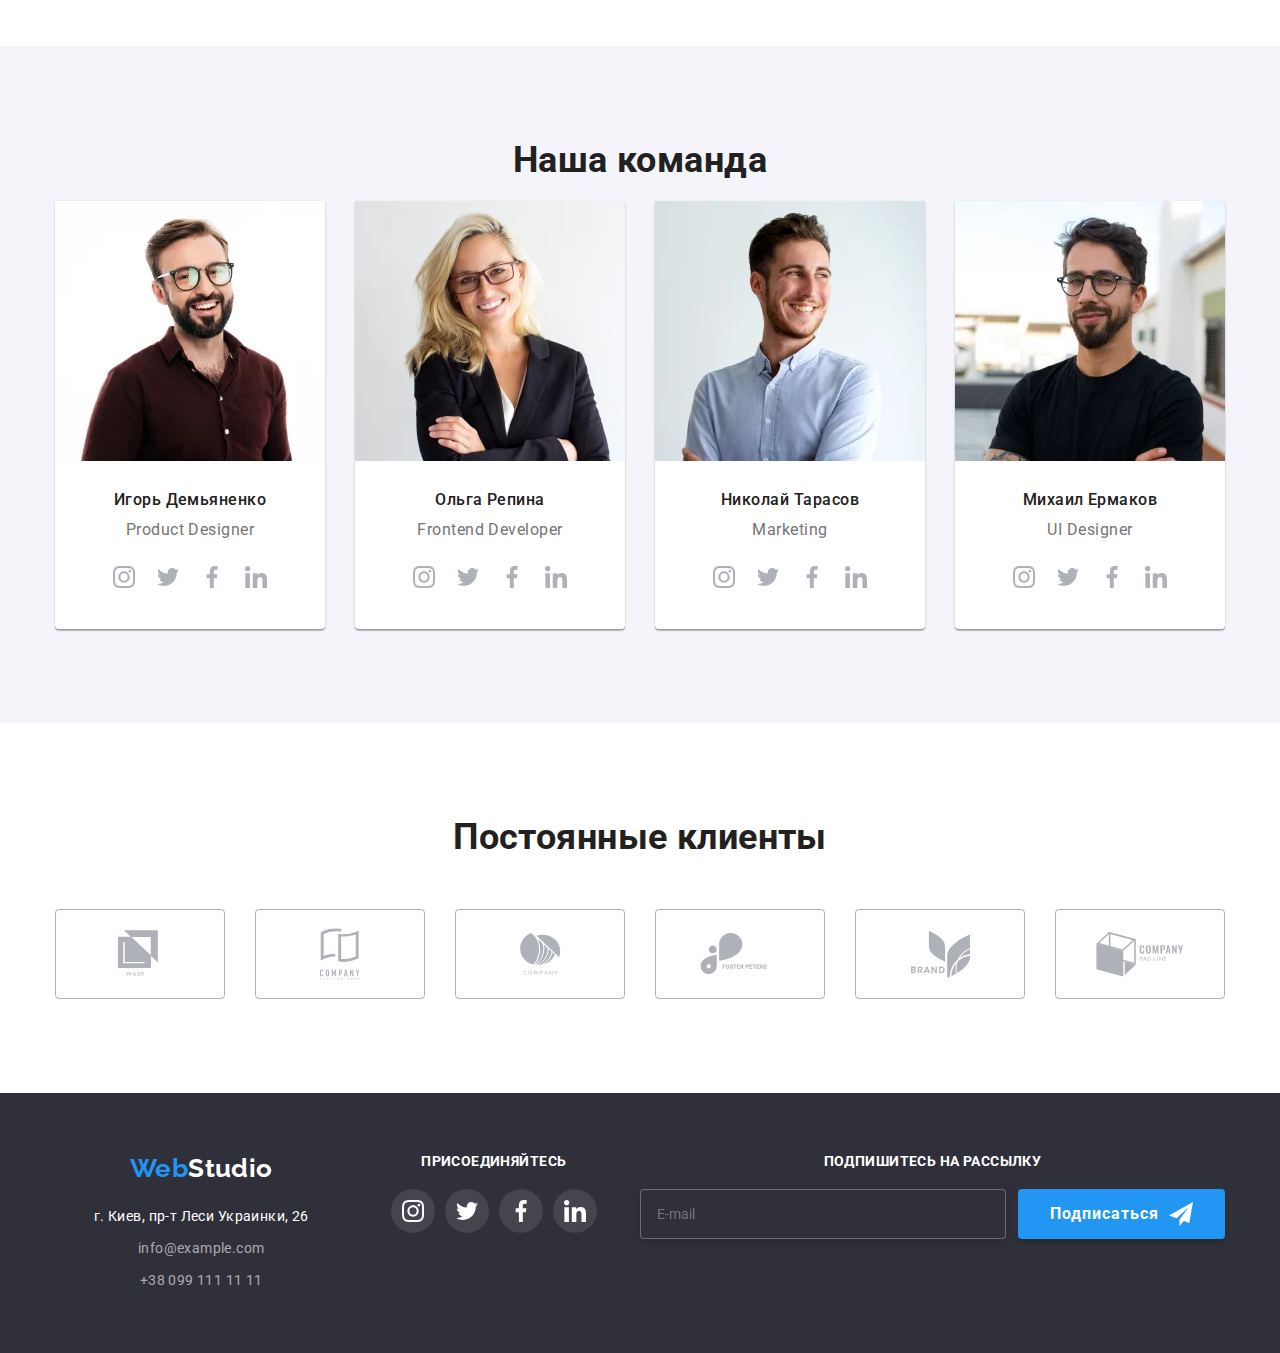
==== commit 3ba510cc: "сделал портфолио" ====
--- a/index.html
+++ b/index.html
@@ -25,10 +25,10 @@
           <ul class="site-nav">
             <li class="nav-item"><a href="./index.html" class="link current">Студия</a></li>
             <li class="nav-item"><a href="./portfolio.html" class="link">Портфолио</a></li>
-            <li class="nav-item"><a href="" class="link">Контакты</a></li>
+            <li class="nav-item"><a href="#" class="link">Контакты</a></li>
           </ul>
         </nav>
-        <button type="button" class="burger__open">
+        <button type="button" data-menu-open class="burger__open">
           <svg class="burger__open--svg" width="40px" height="40px">
             <use class="svg" href="./images/sprite.svg#menu"></use>
           </svg>
@@ -675,7 +675,7 @@
       </div>
     </div>
 
-    <div class="burger" data-menu>
+    <div class="burger is-menu-hidden" data-menu>
       <ul class="burger__nav--list">
         <li class="burger__nav--item">
           <a href="" class="burger__nav--link current">Студия</a>
@@ -714,7 +714,7 @@
         </ul>
       </div>
 
-      <button type="button" class="burger__close">
+      <button type="button" class="burger__close" data-menu-close>
         <svg class="burger__close--img" width="20px" height="20px">
           <use class="svg" href="./images/sprite.svg#close-black"></use>
         </svg>
@@ -722,5 +722,6 @@
     </div>
 
     <script src="./js/modal.js"></script>
+    <script src="./js/menu.js"></script>
   </body>
 </html>
--- a/CSS/main.min.css
+++ b/CSS/main.min.css
@@ -1,2 +1,2 @@
-:root{--text-color: #757575;--text-black-color: #212121;--text-wite-color: #ffffff;--text-accent: #2196f3;--text-background-color: #e5e5e5;--background-second-color: #f5f4fa;--footer-bg-color: #2f303a;--border-: 1px solid #eeeeee;--cubic: cubic-bezier(0.4, 0, 0.2, 1)}.visually-hidden{position:absolute !important;clip:rect(1px 1px 1px 1px);clip:rect(1px, 1px, 1px, 1px);padding:0 !important;border:0 !important;height:1px !important;width:1px !important;overflow:hidden}button{outline:none;list-style:none}img{display:block;max-width:100%;height:auto}*{margin:0;padding:0}body{background:var(--text-wite-color);color:var(--text-color);font-family:Roboto, sans-serif;letter-spacing:0.03em;font-size:14px;line-height:1.71}h1,h2,h3,h4{font-family:Roboto, sans-serif}ul{list-style:none;margin:0px;padding:0px}textarea{resize:none}.container{width:100%;margin-left:auto;margin-right:auto;padding-left:15px;padding-right:15px}@media screen and (min-width: 480px){.container{width:480px}}@media screen and (min-width: 768px){.container{width:768px}}@media screen and (min-width: 1200px){.container{width:1200px}}.burger{position:absolute;top:0;left:0;width:100vw;height:100vh;padding-top:48px;padding-left:40px;padding-bottom:48px;overflow:scroll;background-color:white;box-shadow:0px 4px 8px rgba(0,0,0,0.04),0px 2px 4px rgba(0,0,0,0.08),0px 1px 3px rgba(0,0,0,0.16)}.burger__open{border:none;background-color:var(--text-wite-color)}.burger__open:focus{fill:var(--text-accent);outline:none}.burger .svg{display:block;fill:var(--text-black-color)}.burger__close{position:absolute;top:10px;right:15px;width:40px;height:40px;background-color:var(--text-wite-color);border:none}.burger__close:focus .svg{fill:var(--text-accent)}.burger__nav--link{font-weight:500;font-size:40px;line-height:1.175;letter-spacing:0.02em;color:var(--text-black-color);text-decoration:none}.burger__nav--link:focus{fill:var(--text-accent)}.burger__nav--item:not(:last-child){margin-bottom:32px}.second__link--tell{font-weight:500;font-size:34px;line-height:1.176;letter-spacing:0.02em;color:var(--text-accent);text-decoration:none}.second__link--tell:focus{fill:var(--text-accent)}.second__link{font-weight:500;font-size:24px;line-height:1.166;letter-spacing:0.02em;color:var(--text-color);text-decoration:none}.second__link:focus{fill:var(--text-accent)}.burger__network{display:flex}.burger__network--link{font-weight:500;font-size:18px;line-height:1.222;letter-spacing:0.02em;color:#2196f3;padding:10px;text-decoration:none}.burger__network--link:focus{fill:var(--text-accent)}.burger__network--item:not(:last-child){border-right:1px solid rgba(33,33,33,0.2)}.logo{color:var(--text-accent);font-family:Raleway;font-weight:700;font-size:26px;line-height:1.2;text-decoration:none}.logo__color{color:var(--text-black-color)}.logo__color--footer{color:var(--text-wite-color)}.section__title{color:var(--text-black-color);font-weight:700;font-size:28px;line-height:1.178;text-align:center;margin-bottom:30px}@media screen and (min-width: 1200px){.section__title{font-size:36px;line-height:1.16;margin-bottom:50px}}.footer__title{margin-bottom:20px;font-weight:700;font-size:14px;line-height:1.143;text-align:center;letter-spacing:0.03em;text-transform:uppercase;color:var(--text-wite-color)}.network-list{display:inline-flex;margin-top:16px}.network-link{width:44px;height:44px;display:inline-flex;justify-content:center;align-items:center;border-radius:50%;transition:background-color 250ms var(--cubic)}.network-link:focus,.network-link:hover{background-color:var(--text-accent)}.network-icon{width:22px;height:22px;fill:#afb1b8;transition:fill 250ms cubic-bezier(0.4, 0, 0.2, 1)}.network-link:focus .network-icon,.network-link:hover .network-icon{fill:#ffffff}.soshial-link-container{text-align:center;margin-bottom:60px}.soshial-link-list{display:flex;justify-content:center;align-items:center}.soshial-link-item{background-color:rgba(255,255,255,0.1);border-radius:50%}.soshial-link-item:not(:last-child){margin-right:10px}.soshial-link{width:44px;height:44px;display:inline-flex;justify-content:center;align-items:center;border-radius:50%;transition:background-color 250ms cubic-bezier(0.4, 0, 0.2, 1)}.soshial-link:hover,.soshial-link:focus{display:flex;width:44px;height:44px;background-color:#2196f3;border-radius:50%}.soshial-link .icon{width:22px;height:22px;fill:var(--text-wite-color)}.hero-btn{display:flex;align-items:center;margin-left:auto;margin-right:auto;margin-top:30px;padding:10px 32px;box-shadow:0px 4px 4px rgba(0,0,0,0.15);border:none;border-radius:4px;cursor:pointer;color:var(--text-wite-color);font-weight:700;font-size:16px;line-height:1.87;text-align:center;letter-spacing:0.06em;background-color:var(--text-accent)}.footer-btn{text-align:center}@media screen and (min-width: 1200px){.footer-btn{margin-left:12px;margin-top:0}}.backdrop{position:fixed;top:0;left:0;z-index:100;width:100%;height:100%;background-color:rgba(0,0,0,0.2);transition:all 250ms var(--cubic)}.backdrop-window{position:absolute;top:50%;left:50%;transform:translate(-50%, -50%);width:100%;max-width:450px;height:95vh;max-height:609px;overflow:scroll;padding:40px;background:#ffffff;box-shadow:0px 1px 3px rgba(0,0,0,0.12),0px 1px 1px rgba(0,0,0,0.14),0px 2px 1px rgba(0,0,0,0.2);border-radius:4px}@media screen and (min-width: 1200px){.backdrop-window{max-height:581px;max-width:528px;overflow:visible;height:100%}}.backdrop-btn{position:absolute;right:8px;top:8px;width:30px;height:30px;background:#ffffff;border:1px solid rgba(0,0,0,0.1);border-radius:50%;display:flex;justify-content:center;align-items:center;transition:border 250ms var(--cubic)}.icon-exit{width:11px;height:11px;transition:fill 250ms var(--cubic)}.backdrop-btn:hover .icon-exit,.backdrop-btn:focus .icon-exit{fill:var(--text-accent)}.is-hidden{opacity:0;visibility:hidden;pointer-events:none}.backdrop-form-name{font-weight:700;font-size:20px;line-height:1.15;text-align:center;letter-spacing:0.03em;color:var(--text-black-color)}.backdrop-form-text{display:block;font-weight:normal;font-size:12px;line-height:1.166;letter-spacing:0.01em;color:var(--text-color);margin-top:12px}.backdrop-list{display:block}.backdrop-imput{width:100%;height:40px;padding-left:44px;margin-top:4px;border-radius:4px;border:1px solid rgba(33,33,33,0.2);transition:border 250ms var(--cubic)}.backdrop-imput:focus{outline:none;border:1px solid #2196f3;border-radius:4px}.svg-form-container{position:relative}.backdrop-checkbox-bg:checked+.checkbox-text::before{background-color:var(--text-accent);background-image:url(../images/icon-check.svg);background-size:contain;border-color:var(--text-accent);border-radius:2px}.checkbox-text{display:inline-block;margin-left:9px;margin-top:20px;vertical-align:top;font-weight:400;font-size:14px;line-height:1.171;letter-spacing:0.03em;color:var(--text-color)}.checkbox-text::before{display:inline-block;text-align:center;vertical-align:middle;content:'';width:16px;height:15px;margin-right:7px;border:2px solid var(--text-black-color);border-radius:2px;background-size:contain}.checkbox-link{color:var(--text-accent)}.checkbox-link:focus{color:var(--text-accent)}.backdrop-icon-container{position:absolute;top:50%;left:14px;transform:translateY(-50%);transition:fill 250ms var(--cubic)}.backdrop-imput:focus+.backdrop-icon-container{fill:var(--text-accent)}.backdrop-textarea{width:100%;height:120px;padding:12px 16px;margin-top:4px;border-radius:4px;border:1px solid rgba(33,33,33,0.2);transition:border-radius 250ms var(--cubic)}.backdrop-textarea::placeholder{color:rgba(117,117,117,0.5)}.backdrop-textarea:hover,.backdrop-textarea:focus{outline:none;border:1px solid #2196f3;border-radius:4px}.section{padding-top:60px;padding-bottom:60px}@media screen and (min-width: 1200px){.section{padding-top:94px;padding-bottom:94px}}.page-header{position:relative;border-bottom:1px solid #ececec}.header__container{display:flex;justify-content:space-between;align-items:center;height:60px}@media screen and (max-width: 767px){.site-nav{display:none}.second-nav{display:none}}.hero{width:100%;background-color:#c4c4c4;margin:0 auto;padding-top:118px;padding-bottom:118px;text-align:center;background-position:center;background-size:cover;background-image:linear-gradient(rgba(47,48,58,0.4), rgba(47,48,58,0.4)),url(../images/hero/hero_bg-mobile.jpg)}@media screen and (min-device-pixel-ratio: 2), screen and (min-resolution: 192dpi), screen and (min-resolution: 2dppx){.hero .box{background-image:url(../images/hero/hero_bg-mobile@2x.jpg)}}.hero__title{color:var(--text-wite-color);text-align:center;letter-spacing:0.06em;text-transform:uppercase;font-size:26px;font-weight:900;line-height:1.615}@media screen and (min-width: 768px){.hero{background-image:linear-gradient(rgba(47,48,58,0.4), rgba(47,48,58,0.4)),url(../images/hero/hero_bg-tablet.jpg)}}@media screen and (min-width: 768px) and (min-device-pixel-ratio: 2), screen and (min-width: 768px) and (min-resolution: 192dpi), screen and (min-width: 768px) and (min-resolution: 2dppx){.hero{background-image:linear-gradient(rgba(47,48,58,0.4), rgba(47,48,58,0.4)),url(../images/hero/hero_bg-tablet@2x.jpg)}}.hero{padding-top:200px;padding-bottom:200px}@media screen and (min-width: 1200px){.hero{background-image:linear-gradient(rgba(47,48,58,0.4), rgba(47,48,58,0.4)),url(../images/hero/hero_bg-desktop@2x.jpg)}}@media screen and (min-width: 1200px) and (min-device-pixel-ratio: 2), screen and (min-width: 1200px) and (min-resolution: 192dpi), screen and (min-width: 1200px) and (min-resolution: 2dppx){.hero{background-image:linear-gradient(rgba(47,48,58,0.4), rgba(47,48,58,0.4)),url(../images/hero/hero_bg-desktop.jpg)}}.section .section-title.features{font-weight:700;font-size:14px;line-height:1.14;text-transform:uppercase}.features-item:before{content:'';display:block;margin-bottom:30px;background-repeat:no-repeat;background-position:center;background-color:var(--background-second-color);height:120px}@media screen and (max-width: 767px){.features-item:not(:first-child){margin-top:30px}}.features-text{margin-top:10px}.bgf-img1::before{background-image:url(../images/features/bg1.svg)}.bgf-img2::before{background-image:url(../images/features/bg2.svg)}.bgf-img3::before{background-image:url(../images/features/bg3.svg)}.bgf-img4::before{background-image:url(../images/features/bg4.svg)}@media screen and (min-width: 768px){.features-list{display:flex;flex-wrap:wrap;margin-left:-30px;margin-top:-30px}.features-item{margin-left:30px;margin-top:30px;flex-basis:calc((100% - 30px * 2) / 2)}}@media screen and (min-width: 1200px){.features-list{margin-top:0;margin-left:-30px}.features-item{margin-left:30px;margin-top:0;flex-basis:calc((100% - 30px * 4) / 4)}}@media screen and (max-width: 1199px){.section-work{display:none}}.work-title>.work-item{flex-basis:calc((100% - 30px * 3) / 3);margin-left:30px;position:relative}.section-work .section-title.name-page{margin-bottom:50px}.work-title{display:flex;flex-wrap:wrap;margin-left:-30px;justify-content:center;align-items:center}.work-text{display:flex;justify-content:center;align-items:center;height:70px;width:100%;background:rgba(47,48,58,0.8);bottom:0;position:absolute;font-weight:700;font-size:14px;line-height:1.143;text-transform:uppercase;color:var(--text-wite-color)}.team{background-color:var(--background-second-color)}.team__item{border-radius:0px 0px 4px 4px;background-color:var(--text-wite-color);box-shadow:0px 1px 3px rgba(0,0,0,0.12),0px 1px 1px rgba(0,0,0,0.14),0px 2px 1px rgba(0,0,0,0.2)}.team__item .team__text--container{text-align:center;padding-top:30px;padding-bottom:24px}.team__name{color:var(--text-black-color);font-weight:500;font-size:16px;line-height:1.186;letter-spacing:0.03em;text-align:center}.team__text{font-weight:400;font-size:16px;line-height:1.19;letter-spacing:0.03em;margin-top:10px;text-align:center}@media screen and (max-width: 767px){.team__item:not(:first-child){margin-top:30px}}@media screen and (min-width: 768px){.team__list{display:flex;flex-wrap:wrap;margin-top:-30px;margin-left:-30px}.team__item{margin-top:30px;margin-left:30px}.team__list>.team__item{flex-basis:calc((100% - 30px * 2) / 2)}}@media screen and (min-width: 1200px){.team__item{margin-top:0px}.team__list>.team__item{flex-basis:calc((100% - 30px * 4) / 4)}.team__item .team__text--container{padding:30px}}.clients__list{display:flex;flex-wrap:wrap;margin-left:-30px;margin-top:-30px}.clients__item{display:flex;justify-content:center;align-items:center;margin-top:30px;margin-left:30px;flex-basis:calc((100% - 30px * 2) / 2)}.clients__img{display:block}.clients__logo{fill:#afb1b8;transition:fill 250ms cubic-bezier(0.4, 0, 0.2, 1)}.clients__link:hover .clients__logo,.clients__link:focus .clients__logo{fill:var(--text-accent)}.clients__link{display:flex;width:100%;height:90px;fill:var(--text-accent);box-sizing:border-box;justify-content:center;align-items:center;border:1px solid #afb1b8;border-radius:4px;transition:border 250ms cubic-bezier(0.4, 0, 0.2, 1)}.clients__link:hover,.clients__link:focus{border-radius:4px;border:1px solid var(--text-accent)}@media screen and (min-width: 768px){.clients__item{flex-basis:calc((100% - 30px * 3) / 3)}}@media screen and (min-width: 1200px){.clients__list{flex-wrap:nowrap;margin-top:0;margin-left:-30px}.clients__item{margin-top:0;margin-left:30px;flex-basis:calc((100% - 30px * 1) / 1)}}.footer-page{background-color:var(--footer-bg-color);text-decoration:none;padding:60px 0}.footer-page .link.rgba{color:rgba(255,255,255,0.6);text-decoration:none}.footer-address-container{text-align:center;margin-bottom:60px}.link-map{color:var(--text-wite-color);text-decoration:none;transition:color 250ms cubic-bezier(0.4, 0, 0.2, 1)}.link-map:hover,.link-map:focus{color:var(--text-accent)}.link{transition:color 250ms cubic-bezier(0.4, 0, 0.2, 1)}.footer-page .link:focus,.footer-page .link:hover{color:var(--text-accent)}.footer-content{margin-top:20px;font-style:normal}.footer-list-item{margin-top:8px}.subscription-container{width:100%}.subscription-form{text-align:center}.subscription-input{width:100%;max-width:450px;height:50px;padding-left:16px;border:1px solid rgba(255,255,255,0.3);box-sizing:border-box;filter:drop-shadow(0px 4px 4px rgba(0,0,0,0.15));border-radius:4px;background:var(--footer-bg-color);color:var(--text-wite-color);transition:border 250ms var(--cubic)}.subscription-input:focus{outline:none;border:1px solid #2196f3;border-radius:4px}.subscription-send{margin-left:10px;fill:var(--text-wite-color)}@media screen and (min-width: 768px){.footer__box{display:flex;justify-content:space-between;flex-wrap:wrap;flex-basis:calc((50% - 45px) / 2)}.footer-address-container{width:50%}.soshial-link-container{width:50%}}@media screen and (min-width: 1200px){.footer__box{flex-wrap:nowrap}.footer-address-container{margin-bottom:0}.soshial-link-container{margin-bottom:0}.subscription-form{display:flex}}.portfolio-main-container{background-color:var(--text-wite-color)}.filter-container{align-items:center;justify-content:center;display:flex;margin-bottom:50px}.filter-list:not(:last-child){margin-right:8px}.filter{padding:6px 22px;border-radius:4px;border:none;font-weight:500;font-size:16px;line-height:1.62;text-align:center;font-family:inherit;background-color:var(--background-second-color);transition:background-color 250ms cubic-bezier(0.4, 0, 0.2, 1),color 250ms cubic-bezier(0.4, 0, 0.2, 1)}.filter:focus,.filter:hover{background:var(--text-accent);color:var(--text-wite-color);border-radius:4px;box-shadow:0px 3px 1px rgba(0,0,0,0.1),0px 1px 2px rgba(0,0,0,0.08),0px 2px 2px rgba(0,0,0,0.12)}.flex-container{display:flex;flex-wrap:wrap;margin-left:-30px;margin-top:-30px}.filter-contant-container{padding:24px 20px}.portfolio-box{margin-left:30px;margin-top:30px;flex-basis:calc((100% - 30px * 3) / 3);border:var(--border-);box-sizing:border-box}.filter-img{position:relative;overflow:hidden}.section .filter-link{text-decoration:none;display:block;position:relative;transition:box-shadow 250ms cubic-bezier(0.4, 0, 0.2, 1)}.section .filter-link:focus,.section .filter-link:hover{box-shadow:0px 1px 1px rgba(0,0,0,0.12),0px 4px 4px rgba(0,0,0,0.06),1px 4px 6px rgba(0,0,0,0.16);color:var(--text-accent)}.section .section-title.filter-page{font-size:18px;line-height:1.83;letter-spacing:0.06em}.portfolio-opacity-text{position:absolute;top:0;width:100%;height:100%;padding:63px 24px;background:rgba(33,150,243,0.9);font-size:18px;line-height:1.555;letter-spacing:0.03em;color:#ffffff;transform:translateY(101%);transition:transform 250ms cubic-bezier(0.4, 0, 0.2, 1)}.filter-link:hover .portfolio-opacity-text,.filter-link:focus .portfolio-opacity-text{transform:translateY(0)}.section .filter-text{margin-top:4px;font-weight:400;font-size:16px;line-height:1.87;color:var(--text-color)}
+:root{--text-color: #757575;--text-black-color: #212121;--text-wite-color: #ffffff;--text-accent: #2196f3;--text-background-color: #e5e5e5;--background-second-color: #f5f4fa;--footer-bg-color: #2f303a;--border-: 1px solid #eeeeee;--cubic: cubic-bezier(0.4, 0, 0.2, 1)}.visually-hidden{position:absolute !important;clip:rect(1px 1px 1px 1px);clip:rect(1px, 1px, 1px, 1px);padding:0 !important;border:0 !important;height:1px !important;width:1px !important;overflow:hidden}button{outline:none;list-style:none}a{text-decoration:none}img{display:block;max-width:100%;height:auto}*{margin:0;padding:0}body{background:var(--text-wite-color);color:var(--text-color);font-family:Roboto, sans-serif;letter-spacing:0.03em;font-size:14px;line-height:1.71}h1,h2,h3,h4{font-family:Roboto, sans-serif}ul{list-style:none;margin:0px;padding:0px}textarea{resize:none}.container{width:100%;margin-left:auto;margin-right:auto;padding-left:15px;padding-right:15px}@media screen and (min-width: 480px){.container{width:480px}}@media screen and (min-width: 768px){.container{width:768px}}@media screen and (min-width: 1200px){.container{width:1200px}}.burger{position:absolute;top:0;right:0;width:100vw;display:flex;flex-wrap:wrap;align-content:space-between;max-width:480px;height:100vh;padding-top:48px;padding-left:40px;padding-bottom:48px;align-content:space-between;overflow:scroll;background-color:white;box-shadow:0px 4px 8px rgba(0,0,0,0.04),0px 2px 4px rgba(0,0,0,0.08),0px 1px 3px rgba(0,0,0,0.16);transform:translateX(100%);transition:transform 500ms linear, box-shadow 500ms linear 500ms}.burger.is-menu-hidden{transform:translateX(0);box-shadow:0 0 0 50vmax rgba(0,0,0,0);transition:transform 250ms cubic-bezier(0.4, 0, 0.2, 1),box-shadow 250ms cubic-bezier(0.4, 0, 0.2, 1)}.burger__open{border:none;background-color:var(--text-wite-color)}.burger__open:focus{fill:var(--text-accent);outline:none}.burger .svg{display:block;fill:var(--text-black-color)}.burger__close{position:absolute;top:10px;right:15px;width:40px;height:40px;background-color:var(--text-wite-color);border:none}.burger__close:focus .svg{fill:var(--text-accent)}.burger__nav--link{font-weight:500;font-size:40px;line-height:1.175;letter-spacing:0.02em;color:var(--text-black-color);text-decoration:none}.burger__nav--link:focus{fill:var(--text-accent)}.burger__nav--item:not(:last-child){margin-bottom:32px}.burger__second--list{margin-bottom:60px;width:100%}.second__link--tell{font-weight:500;font-size:34px;line-height:1.176;letter-spacing:0.02em;color:var(--text-accent);text-decoration:none}.second__link--tell:focus{fill:var(--text-accent)}.burger__second{width:100%}.second__link{font-weight:500;font-size:24px;line-height:1.166;letter-spacing:0.02em;color:var(--text-color);text-decoration:none}.second__link:focus{fill:var(--text-accent)}.burger__second--item:not(:last-child){margin-bottom:32px}.burger__network{display:flex}.burger__network--link{font-weight:500;font-size:18px;line-height:1.222;letter-spacing:0.02em;color:#2196f3;padding:10px;text-decoration:none}.burger__network--link:focus{fill:var(--text-accent)}.burger__network--item:not(:last-child){border-right:1px solid rgba(33,33,33,0.2)}@media screen and (min-width: 768px){.burger__open{display:none}.burger{display:none}}.logo{color:var(--text-accent);font-family:Raleway;font-weight:700;font-size:26px;line-height:1.2;text-decoration:none}.logo__color{color:var(--text-black-color)}.logo__color--footer{color:var(--text-wite-color)}.section__title{color:var(--text-black-color);font-weight:700;font-size:28px;line-height:1.178;text-align:center;margin-bottom:30px}@media screen and (min-width: 1200px){.section__title{font-size:36px;line-height:1.16;margin-bottom:50px}}.footer__title{margin-bottom:20px;font-weight:700;font-size:14px;line-height:1.143;text-align:center;letter-spacing:0.03em;text-transform:uppercase;color:var(--text-wite-color)}.network-list{display:inline-flex;margin-top:16px}.network-link{width:44px;height:44px;display:inline-flex;justify-content:center;align-items:center;border-radius:50%;transition:background-color 250ms var(--cubic)}.network-link:focus,.network-link:hover{background-color:var(--text-accent)}.network-icon{width:22px;height:22px;fill:#afb1b8;transition:fill 250ms cubic-bezier(0.4, 0, 0.2, 1)}.network-link:focus .network-icon,.network-link:hover .network-icon{fill:#ffffff}.soshial-link-container{text-align:center;margin-bottom:60px}.soshial-link-list{display:flex;justify-content:center;align-items:center}.soshial-link-item{background-color:rgba(255,255,255,0.1);border-radius:50%}.soshial-link-item:not(:last-child){margin-right:10px}.soshial-link{width:44px;height:44px;display:inline-flex;justify-content:center;align-items:center;border-radius:50%;transition:background-color 250ms cubic-bezier(0.4, 0, 0.2, 1)}.soshial-link:hover,.soshial-link:focus{display:flex;width:44px;height:44px;background-color:#2196f3;border-radius:50%}.soshial-link .icon{width:22px;height:22px;fill:var(--text-wite-color)}.hero-btn{display:flex;align-items:center;margin-left:auto;margin-right:auto;margin-top:30px;padding:10px 32px;box-shadow:0px 4px 4px rgba(0,0,0,0.15);border:none;border-radius:4px;cursor:pointer;color:var(--text-wite-color);font-weight:700;font-size:16px;line-height:1.87;text-align:center;letter-spacing:0.06em;background-color:var(--text-accent)}.footer-btn{text-align:center}@media screen and (min-width: 1200px){.footer-btn{margin-left:12px;margin-top:0}}.backdrop{position:fixed;top:0;left:0;z-index:100;width:100%;height:100%;background-color:rgba(0,0,0,0.2);transition:all 250ms var(--cubic)}.backdrop-window{position:absolute;top:50%;left:50%;transform:translate(-50%, -50%);width:100%;max-width:450px;height:95vh;max-height:609px;overflow:scroll;padding:40px;background:#ffffff;box-shadow:0px 1px 3px rgba(0,0,0,0.12),0px 1px 1px rgba(0,0,0,0.14),0px 2px 1px rgba(0,0,0,0.2);border-radius:4px}@media screen and (min-width: 1200px){.backdrop-window{max-height:581px;max-width:528px;overflow:visible;height:100%}}.backdrop-btn{position:absolute;right:8px;top:8px;width:30px;height:30px;background:#ffffff;border:1px solid rgba(0,0,0,0.1);border-radius:50%;display:flex;justify-content:center;align-items:center;transition:border 250ms var(--cubic)}.icon-exit{width:11px;height:11px;transition:fill 250ms var(--cubic)}.backdrop-btn:hover .icon-exit,.backdrop-btn:focus .icon-exit{fill:var(--text-accent)}.is-hidden{opacity:0;visibility:hidden;pointer-events:none}.backdrop-form-name{font-weight:700;font-size:20px;line-height:1.15;text-align:center;letter-spacing:0.03em;color:var(--text-black-color)}.backdrop-form-text{display:block;font-weight:normal;font-size:12px;line-height:1.166;letter-spacing:0.01em;color:var(--text-color);margin-top:12px}.backdrop-list{display:block}.backdrop-imput{width:100%;height:40px;padding-left:44px;margin-top:4px;border-radius:4px;border:1px solid rgba(33,33,33,0.2);transition:border 250ms var(--cubic)}.backdrop-imput:focus{outline:none;border:1px solid #2196f3;border-radius:4px}.svg-form-container{position:relative}.backdrop-checkbox-bg:checked+.checkbox-text::before{background-color:var(--text-accent);background-image:url(../images/icon-check.svg);background-size:contain;border-color:var(--text-accent);border-radius:2px}.checkbox-text{display:inline-block;margin-left:9px;margin-top:20px;vertical-align:top;font-weight:400;font-size:14px;line-height:1.171;letter-spacing:0.03em;color:var(--text-color)}.checkbox-text::before{display:inline-block;text-align:center;vertical-align:middle;content:'';width:16px;height:15px;margin-right:7px;border:2px solid var(--text-black-color);border-radius:2px;background-size:contain}.checkbox-link{color:var(--text-accent)}.checkbox-link:focus{color:var(--text-accent)}.backdrop-icon-container{position:absolute;top:50%;left:14px;transform:translateY(-50%);transition:fill 250ms var(--cubic)}.backdrop-imput:focus+.backdrop-icon-container{fill:var(--text-accent)}.backdrop-textarea{width:100%;height:120px;padding:12px 16px;margin-top:4px;border-radius:4px;border:1px solid rgba(33,33,33,0.2);transition:border-radius 250ms var(--cubic)}.backdrop-textarea::placeholder{color:rgba(117,117,117,0.5)}.backdrop-textarea:hover,.backdrop-textarea:focus{outline:none;border:1px solid #2196f3;border-radius:4px}.section{padding-top:60px;padding-bottom:60px}@media screen and (min-width: 1200px){.section{padding-top:94px;padding-bottom:94px}}.page-header{border-bottom:1px solid #ececec;padding:15px}@media screen and (min-width: 768px){.page-header{padding:20px}}.header__container{display:flex;justify-content:space-between;align-items:center}@media screen and (min-width: 767px){.site-nav{display:none}}@media screen and (min-width: 767px){.second-nav{display:none}}.nav-header{display:flex;justify-content:space-between;align-items:center;margin-right:auto}.site-nav{display:flex;margin-left:90px}.site-nav .link:focus,.site-nav .link:hover{color:var(--text-accent)}.hero{width:100%;background-color:#c4c4c4;margin:0 auto;padding-top:118px;padding-bottom:118px;text-align:center;background-position:center;background-size:cover;background-image:linear-gradient(rgba(47,48,58,0.4), rgba(47,48,58,0.4)),url(../images/hero/hero_bg-mobile.jpg)}@media screen and (min-device-pixel-ratio: 2), screen and (min-resolution: 192dpi), screen and (min-resolution: 2dppx){.hero .box{background-image:url(../images/hero/hero_bg-mobile@2x.jpg)}}.hero__title{color:var(--text-wite-color);text-align:center;letter-spacing:0.06em;text-transform:uppercase;font-size:26px;font-weight:900;line-height:1.615}@media screen and (min-width: 768px){.hero{background-image:linear-gradient(rgba(47,48,58,0.4), rgba(47,48,58,0.4)),url(../images/hero/hero_bg-tablet.jpg)}}@media screen and (min-width: 768px) and (min-device-pixel-ratio: 2), screen and (min-width: 768px) and (min-resolution: 192dpi), screen and (min-width: 768px) and (min-resolution: 2dppx){.hero{background-image:linear-gradient(rgba(47,48,58,0.4), rgba(47,48,58,0.4)),url(../images/hero/hero_bg-tablet@2x.jpg)}}.hero{padding-top:200px;padding-bottom:200px}@media screen and (min-width: 1200px){.hero{background-image:linear-gradient(rgba(47,48,58,0.4), rgba(47,48,58,0.4)),url(../images/hero/hero_bg-desktop@2x.jpg)}}@media screen and (min-width: 1200px) and (min-device-pixel-ratio: 2), screen and (min-width: 1200px) and (min-resolution: 192dpi), screen and (min-width: 1200px) and (min-resolution: 2dppx){.hero{background-image:linear-gradient(rgba(47,48,58,0.4), rgba(47,48,58,0.4)),url(../images/hero/hero_bg-desktop.jpg)}}.section .section-title.features{font-weight:700;font-size:14px;line-height:1.14;text-transform:uppercase}.features-item:before{content:'';display:block;margin-bottom:30px;background-repeat:no-repeat;background-position:center;background-color:var(--background-second-color);height:120px}@media screen and (max-width: 767px){.features-item:not(:first-child){margin-top:30px}}.features-text{margin-top:10px}.bgf-img1::before{background-image:url(../images/features/bg1.svg)}.bgf-img2::before{background-image:url(../images/features/bg2.svg)}.bgf-img3::before{background-image:url(../images/features/bg3.svg)}.bgf-img4::before{background-image:url(../images/features/bg4.svg)}@media screen and (min-width: 768px){.features-list{display:flex;flex-wrap:wrap;margin-left:-30px;margin-top:-30px}.features-item{margin-left:30px;margin-top:30px;flex-basis:calc((100% - 30px * 2) / 2)}}@media screen and (min-width: 1200px){.features-list{margin-top:0;margin-left:-30px}.features-item{margin-left:30px;margin-top:0;flex-basis:calc((100% - 30px * 4) / 4)}}@media screen and (max-width: 1199px){.section-work{display:none}}.work-title>.work-item{flex-basis:calc((100% - 30px * 3) / 3);margin-left:30px;position:relative}.section-work .section-title.name-page{margin-bottom:50px}.work-title{display:flex;flex-wrap:wrap;margin-left:-30px;justify-content:center;align-items:center}.work-text{display:flex;justify-content:center;align-items:center;height:70px;width:100%;background:rgba(47,48,58,0.8);bottom:0;position:absolute;font-weight:700;font-size:14px;line-height:1.143;text-transform:uppercase;color:var(--text-wite-color)}.team{background-color:var(--background-second-color)}.team__item{border-radius:0px 0px 4px 4px;background-color:var(--text-wite-color);box-shadow:0px 1px 3px rgba(0,0,0,0.12),0px 1px 1px rgba(0,0,0,0.14),0px 2px 1px rgba(0,0,0,0.2)}.team__item .team__text--container{text-align:center;padding-top:30px;padding-bottom:24px}.team__name{color:var(--text-black-color);font-weight:500;font-size:16px;line-height:1.186;letter-spacing:0.03em;text-align:center}.team__text{font-weight:400;font-size:16px;line-height:1.19;letter-spacing:0.03em;margin-top:10px;text-align:center}@media screen and (max-width: 767px){.team__item:not(:first-child){margin-top:30px}}@media screen and (min-width: 768px){.team__list{display:flex;flex-wrap:wrap;margin-top:-30px;margin-left:-30px}.team__item{margin-top:30px;margin-left:30px}.team__list>.team__item{flex-basis:calc((100% - 30px * 2) / 2)}}@media screen and (min-width: 1200px){.team__item{margin-top:0px}.team__list>.team__item{flex-basis:calc((100% - 30px * 4) / 4)}.team__item .team__text--container{padding:30px}}.clients__list{display:flex;flex-wrap:wrap;margin-left:-30px;margin-top:-30px}.clients__item{display:flex;justify-content:center;align-items:center;margin-top:30px;margin-left:30px;flex-basis:calc((100% - 30px * 2) / 2)}.clients__img{display:block}.clients__logo{fill:#afb1b8;transition:fill 250ms cubic-bezier(0.4, 0, 0.2, 1)}.clients__link:hover .clients__logo,.clients__link:focus .clients__logo{fill:var(--text-accent)}.clients__link{display:flex;width:100%;height:90px;fill:var(--text-accent);box-sizing:border-box;justify-content:center;align-items:center;border:1px solid #afb1b8;border-radius:4px;transition:border 250ms cubic-bezier(0.4, 0, 0.2, 1)}.clients__link:hover,.clients__link:focus{border-radius:4px;border:1px solid var(--text-accent)}@media screen and (min-width: 768px){.clients__item{flex-basis:calc((100% - 30px * 3) / 3)}}@media screen and (min-width: 1200px){.clients__list{flex-wrap:nowrap;margin-top:0;margin-left:-30px}.clients__item{margin-top:0;margin-left:30px;flex-basis:calc((100% - 30px * 1) / 1)}}.footer-page{background-color:var(--footer-bg-color);text-decoration:none;padding:60px 0}.footer-page .link.rgba{color:rgba(255,255,255,0.6);text-decoration:none}.footer-address-container{text-align:center;margin-bottom:60px}.link-map{color:var(--text-wite-color);text-decoration:none;transition:color 250ms cubic-bezier(0.4, 0, 0.2, 1)}.link-map:hover,.link-map:focus{color:var(--text-accent)}.link{transition:color 250ms cubic-bezier(0.4, 0, 0.2, 1)}.footer-page .link:focus,.footer-page .link:hover{color:var(--text-accent)}.footer-content{margin-top:20px;font-style:normal}.footer-list-item{margin-top:8px}.subscription-container{width:100%}.subscription-form{text-align:center}.subscription-input{width:100%;max-width:450px;height:50px;padding-left:16px;border:1px solid rgba(255,255,255,0.3);box-sizing:border-box;filter:drop-shadow(0px 4px 4px rgba(0,0,0,0.15));border-radius:4px;background:var(--footer-bg-color);color:var(--text-wite-color);transition:border 250ms var(--cubic)}.subscription-input:focus{outline:none;border:1px solid #2196f3;border-radius:4px}.subscription-send{margin-left:10px;fill:var(--text-wite-color)}@media screen and (min-width: 768px){.footer__box{display:flex;justify-content:space-between;flex-wrap:wrap;flex-basis:calc((50% - 45px) / 2)}.footer-address-container{width:50%}.soshial-link-container{width:50%}}@media screen and (min-width: 1200px){.footer__box{flex-wrap:nowrap}.footer-address-container{margin-bottom:0}.soshial-link-container{margin-bottom:0}.subscription-form{display:flex}}.portfolio-main-container{background-color:var(--text-wite-color)}.filter-container{align-items:center;justify-content:start;display:flex;flex-wrap:wrap;margin-bottom:50px}@media screen and (min-width: 768px){.filter-container{justify-content:center}}@media screen and (max-width: 767px){.filter-list:nth-child(n+4){margin-top:10px}}.filter-list:not(:last-child){margin-right:8px}.filter{padding:6px 22px;border-radius:4px;border:none;font-weight:500;font-size:16px;line-height:1.62;text-align:center;font-family:inherit;background-color:var(--background-second-color);transition:background-color 250ms cubic-bezier(0.4, 0, 0.2, 1),color 250ms cubic-bezier(0.4, 0, 0.2, 1)}.filter:focus,.filter:hover{background:var(--text-accent);color:var(--text-wite-color);border-radius:4px;box-shadow:0px 3px 1px rgba(0,0,0,0.1),0px 1px 2px rgba(0,0,0,0.08),0px 2px 2px rgba(0,0,0,0.12)}@media screen and (min-width: 768px){.flex-container{display:flex;flex-wrap:wrap;margin-left:-30px;margin-top:-30px}}.portfolio-box{border:var(--border-);box-sizing:border-box}@media screen and (min-width: 768px){.portfolio-box{margin-left:30px;margin-top:30px;flex-basis:calc((100% - 30px * 2) / 2);box-sizing:border-box}}@media screen and (min-width: 1200px){.portfolio-box{flex-basis:calc((100% - 30px * 3) / 3)}}@media screen and (max-width: 767px){.portfolio-box:not(:last-child){margin-bottom:30px}}.filter-contant-container{padding:24px 20px}.section .filter-link{display:block;position:relative;transition:box-shadow 250ms cubic-bezier(0.4, 0, 0.2, 1)}.section .filter-link:focus,.section .filter-link:hover{box-shadow:0px 1px 1px rgba(0,0,0,0.12),0px 4px 4px rgba(0,0,0,0.06),1px 4px 6px rgba(0,0,0,0.16);color:var(--text-accent)}.portfolio-opacity-text{position:absolute;top:0;width:100%;height:100%;padding:63px 24px;background:rgba(33,150,243,0.9);font-size:18px;line-height:1.555;letter-spacing:0.03em;color:#ffffff;transform:translateY(101%);transition:transform 250ms cubic-bezier(0.4, 0, 0.2, 1)}.filter-link:hover .portfolio-opacity-text,.filter-link:focus .portfolio-opacity-text{transform:translateY(0)}.filter-contant-container .filter-page{font-size:18px;line-height:1.83;letter-spacing:0.06em;color:var(--text-black-color)}.section .filter-text{margin-top:4px;font-weight:400;font-size:16px;line-height:1.87;color:var(--text-color)}.filter-img{position:relative;overflow:hidden}
 /*# sourceMappingURL=main.min.css.map */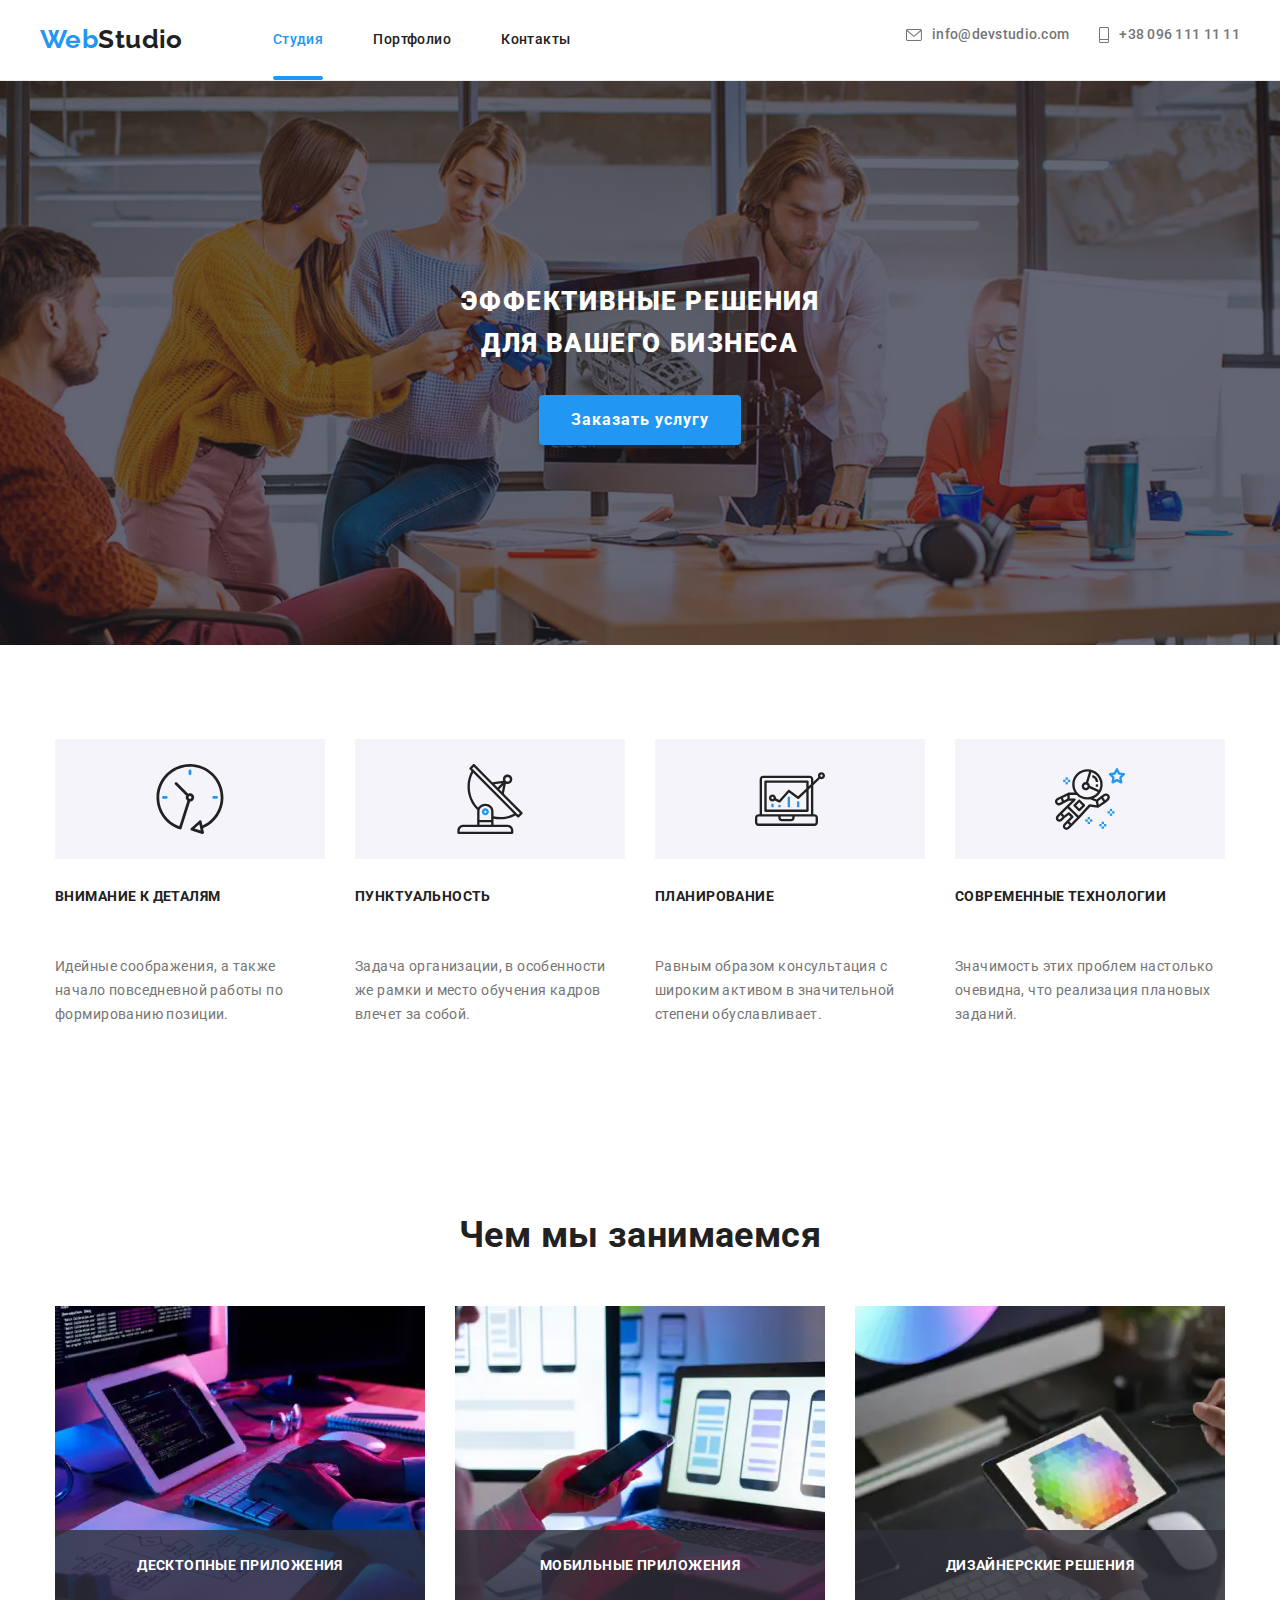
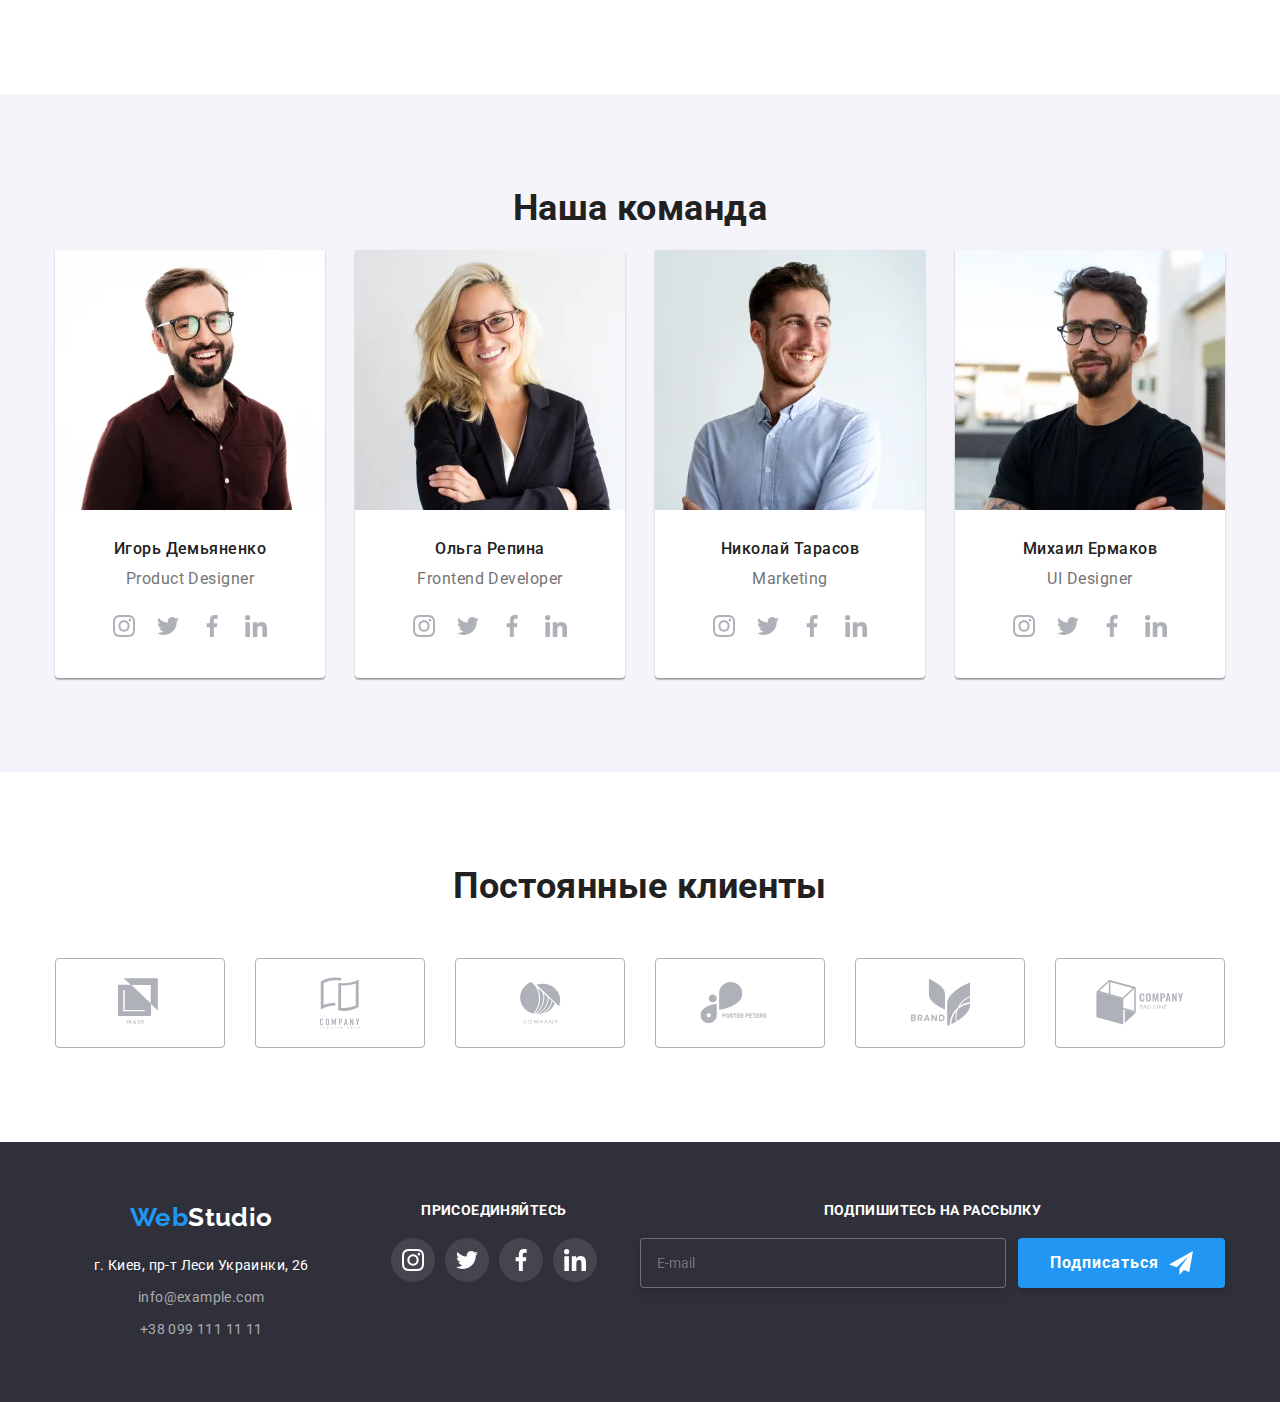
==== commit 0d5b400f: "Правки" ====
--- a/index.html
+++ b/index.html
@@ -68,31 +68,31 @@
 
       <section class="section section-features">
         <div class="container">
-          <h2 class="section-title visually-hidden">Особености</h2>
+          <h2 class="visually-hidden">Особености</h2>
           <ul class="features-list">
             <li class="features-item bgf-img1">
-              <h3 class="section-title features">Внимание к деталям</h3>
+              <h3 class="section__title features">Внимание к деталям</h3>
               <p class="features-text">
                 Идейные соображения, а также начало повседневной работы по формированию позиции.
               </p>
             </li>
 
             <li class="features-item bgf-img2">
-              <h3 class="section-title features">Пунктуальность</h3>
+              <h3 class="section__title features">Пунктуальность</h3>
               <p class="features-text">
                 Задача организации, в особенности же рамки и место обучения кадров влечет за собой.
               </p>
             </li>
 
             <li class="features-item bgf-img3">
-              <h3 class="section-title features">Планирование</h3>
+              <h3 class="section__title features">Планирование</h3>
               <p class="features-text">
                 Равным образом консультация с широким активом в значительной степени обуславливает.
               </p>
             </li>
 
             <li class="features-item bgf-img4">
-              <h3 class="section-title features">Современные технологии</h3>
+              <h3 class="section__title features">Современные технологии</h3>
               <p class="features-text">Значимость этих проблем настолько очевидна, что реализация плановых заданий.</p>
             </li>
           </ul>
@@ -678,13 +678,13 @@
     <div class="burger is-menu-hidden" data-menu>
       <ul class="burger__nav--list">
         <li class="burger__nav--item">
-          <a href="" class="burger__nav--link current">Студия</a>
+          <a href="./index.html" class="burger__nav--link active">Студия</a>
         </li>
         <li class="burger__nav--item">
-          <a href="" class="burger__nav--link">Портфолио</a>
+          <a href="./portfolio.html" class="burger__nav--link">Портфолио</a>
         </li>
         <li class="burger__nav--item">
-          <a href="" class="burger__nav--link">Контакты</a>
+          <a href="#" class="burger__nav--link">Контакты</a>
         </li>
       </ul>
 
--- a/CSS/main.min.css
+++ b/CSS/main.min.css
@@ -1,2 +1,2 @@
-:root{--text-color: #757575;--text-black-color: #212121;--text-wite-color: #ffffff;--text-accent: #2196f3;--text-background-color: #e5e5e5;--background-second-color: #f5f4fa;--footer-bg-color: #2f303a;--border-: 1px solid #eeeeee;--cubic: cubic-bezier(0.4, 0, 0.2, 1)}.visually-hidden{position:absolute !important;clip:rect(1px 1px 1px 1px);clip:rect(1px, 1px, 1px, 1px);padding:0 !important;border:0 !important;height:1px !important;width:1px !important;overflow:hidden}button{outline:none;list-style:none}a{text-decoration:none}img{display:block;max-width:100%;height:auto}*{margin:0;padding:0}body{background:var(--text-wite-color);color:var(--text-color);font-family:Roboto, sans-serif;letter-spacing:0.03em;font-size:14px;line-height:1.71}h1,h2,h3,h4{font-family:Roboto, sans-serif}ul{list-style:none;margin:0px;padding:0px}textarea{resize:none}.container{width:100%;margin-left:auto;margin-right:auto;padding-left:15px;padding-right:15px}@media screen and (min-width: 480px){.container{width:480px}}@media screen and (min-width: 768px){.container{width:768px}}@media screen and (min-width: 1200px){.container{width:1200px}}.burger{position:absolute;top:0;right:0;width:100vw;display:flex;flex-wrap:wrap;align-content:space-between;max-width:480px;height:100vh;padding-top:48px;padding-left:40px;padding-bottom:48px;align-content:space-between;overflow:scroll;background-color:white;box-shadow:0px 4px 8px rgba(0,0,0,0.04),0px 2px 4px rgba(0,0,0,0.08),0px 1px 3px rgba(0,0,0,0.16);transform:translateX(100%);transition:transform 500ms linear, box-shadow 500ms linear 500ms}.burger.is-menu-hidden{transform:translateX(0);box-shadow:0 0 0 50vmax rgba(0,0,0,0);transition:transform 250ms cubic-bezier(0.4, 0, 0.2, 1),box-shadow 250ms cubic-bezier(0.4, 0, 0.2, 1)}.burger__open{border:none;background-color:var(--text-wite-color)}.burger__open:focus{fill:var(--text-accent);outline:none}.burger .svg{display:block;fill:var(--text-black-color)}.burger__close{position:absolute;top:10px;right:15px;width:40px;height:40px;background-color:var(--text-wite-color);border:none}.burger__close:focus .svg{fill:var(--text-accent)}.burger__nav--link{font-weight:500;font-size:40px;line-height:1.175;letter-spacing:0.02em;color:var(--text-black-color);text-decoration:none}.burger__nav--link:focus{fill:var(--text-accent)}.burger__nav--item:not(:last-child){margin-bottom:32px}.burger__second--list{margin-bottom:60px;width:100%}.second__link--tell{font-weight:500;font-size:34px;line-height:1.176;letter-spacing:0.02em;color:var(--text-accent);text-decoration:none}.second__link--tell:focus{fill:var(--text-accent)}.burger__second{width:100%}.second__link{font-weight:500;font-size:24px;line-height:1.166;letter-spacing:0.02em;color:var(--text-color);text-decoration:none}.second__link:focus{fill:var(--text-accent)}.burger__second--item:not(:last-child){margin-bottom:32px}.burger__network{display:flex}.burger__network--link{font-weight:500;font-size:18px;line-height:1.222;letter-spacing:0.02em;color:#2196f3;padding:10px;text-decoration:none}.burger__network--link:focus{fill:var(--text-accent)}.burger__network--item:not(:last-child){border-right:1px solid rgba(33,33,33,0.2)}@media screen and (min-width: 768px){.burger__open{display:none}.burger{display:none}}.logo{color:var(--text-accent);font-family:Raleway;font-weight:700;font-size:26px;line-height:1.2;text-decoration:none}.logo__color{color:var(--text-black-color)}.logo__color--footer{color:var(--text-wite-color)}.section__title{color:var(--text-black-color);font-weight:700;font-size:28px;line-height:1.178;text-align:center;margin-bottom:30px}@media screen and (min-width: 1200px){.section__title{font-size:36px;line-height:1.16;margin-bottom:50px}}.footer__title{margin-bottom:20px;font-weight:700;font-size:14px;line-height:1.143;text-align:center;letter-spacing:0.03em;text-transform:uppercase;color:var(--text-wite-color)}.network-list{display:inline-flex;margin-top:16px}.network-link{width:44px;height:44px;display:inline-flex;justify-content:center;align-items:center;border-radius:50%;transition:background-color 250ms var(--cubic)}.network-link:focus,.network-link:hover{background-color:var(--text-accent)}.network-icon{width:22px;height:22px;fill:#afb1b8;transition:fill 250ms cubic-bezier(0.4, 0, 0.2, 1)}.network-link:focus .network-icon,.network-link:hover .network-icon{fill:#ffffff}.soshial-link-container{text-align:center;margin-bottom:60px}.soshial-link-list{display:flex;justify-content:center;align-items:center}.soshial-link-item{background-color:rgba(255,255,255,0.1);border-radius:50%}.soshial-link-item:not(:last-child){margin-right:10px}.soshial-link{width:44px;height:44px;display:inline-flex;justify-content:center;align-items:center;border-radius:50%;transition:background-color 250ms cubic-bezier(0.4, 0, 0.2, 1)}.soshial-link:hover,.soshial-link:focus{display:flex;width:44px;height:44px;background-color:#2196f3;border-radius:50%}.soshial-link .icon{width:22px;height:22px;fill:var(--text-wite-color)}.hero-btn{display:flex;align-items:center;margin-left:auto;margin-right:auto;margin-top:30px;padding:10px 32px;box-shadow:0px 4px 4px rgba(0,0,0,0.15);border:none;border-radius:4px;cursor:pointer;color:var(--text-wite-color);font-weight:700;font-size:16px;line-height:1.87;text-align:center;letter-spacing:0.06em;background-color:var(--text-accent)}.footer-btn{text-align:center}@media screen and (min-width: 1200px){.footer-btn{margin-left:12px;margin-top:0}}.backdrop{position:fixed;top:0;left:0;z-index:100;width:100%;height:100%;background-color:rgba(0,0,0,0.2);transition:all 250ms var(--cubic)}.backdrop-window{position:absolute;top:50%;left:50%;transform:translate(-50%, -50%);width:100%;max-width:450px;height:95vh;max-height:609px;overflow:scroll;padding:40px;background:#ffffff;box-shadow:0px 1px 3px rgba(0,0,0,0.12),0px 1px 1px rgba(0,0,0,0.14),0px 2px 1px rgba(0,0,0,0.2);border-radius:4px}@media screen and (min-width: 1200px){.backdrop-window{max-height:581px;max-width:528px;overflow:visible;height:100%}}.backdrop-btn{position:absolute;right:8px;top:8px;width:30px;height:30px;background:#ffffff;border:1px solid rgba(0,0,0,0.1);border-radius:50%;display:flex;justify-content:center;align-items:center;transition:border 250ms var(--cubic)}.icon-exit{width:11px;height:11px;transition:fill 250ms var(--cubic)}.backdrop-btn:hover .icon-exit,.backdrop-btn:focus .icon-exit{fill:var(--text-accent)}.is-hidden{opacity:0;visibility:hidden;pointer-events:none}.backdrop-form-name{font-weight:700;font-size:20px;line-height:1.15;text-align:center;letter-spacing:0.03em;color:var(--text-black-color)}.backdrop-form-text{display:block;font-weight:normal;font-size:12px;line-height:1.166;letter-spacing:0.01em;color:var(--text-color);margin-top:12px}.backdrop-list{display:block}.backdrop-imput{width:100%;height:40px;padding-left:44px;margin-top:4px;border-radius:4px;border:1px solid rgba(33,33,33,0.2);transition:border 250ms var(--cubic)}.backdrop-imput:focus{outline:none;border:1px solid #2196f3;border-radius:4px}.svg-form-container{position:relative}.backdrop-checkbox-bg:checked+.checkbox-text::before{background-color:var(--text-accent);background-image:url(../images/icon-check.svg);background-size:contain;border-color:var(--text-accent);border-radius:2px}.checkbox-text{display:inline-block;margin-left:9px;margin-top:20px;vertical-align:top;font-weight:400;font-size:14px;line-height:1.171;letter-spacing:0.03em;color:var(--text-color)}.checkbox-text::before{display:inline-block;text-align:center;vertical-align:middle;content:'';width:16px;height:15px;margin-right:7px;border:2px solid var(--text-black-color);border-radius:2px;background-size:contain}.checkbox-link{color:var(--text-accent)}.checkbox-link:focus{color:var(--text-accent)}.backdrop-icon-container{position:absolute;top:50%;left:14px;transform:translateY(-50%);transition:fill 250ms var(--cubic)}.backdrop-imput:focus+.backdrop-icon-container{fill:var(--text-accent)}.backdrop-textarea{width:100%;height:120px;padding:12px 16px;margin-top:4px;border-radius:4px;border:1px solid rgba(33,33,33,0.2);transition:border-radius 250ms var(--cubic)}.backdrop-textarea::placeholder{color:rgba(117,117,117,0.5)}.backdrop-textarea:hover,.backdrop-textarea:focus{outline:none;border:1px solid #2196f3;border-radius:4px}.section{padding-top:60px;padding-bottom:60px}@media screen and (min-width: 1200px){.section{padding-top:94px;padding-bottom:94px}}.page-header{border-bottom:1px solid #ececec;padding:15px}@media screen and (min-width: 768px){.page-header{padding:20px}}.header__container{display:flex;justify-content:space-between;align-items:center}@media screen and (min-width: 767px){.site-nav{display:none}}@media screen and (min-width: 767px){.second-nav{display:none}}.nav-header{display:flex;justify-content:space-between;align-items:center;margin-right:auto}.site-nav{display:flex;margin-left:90px}.site-nav .link:focus,.site-nav .link:hover{color:var(--text-accent)}.hero{width:100%;background-color:#c4c4c4;margin:0 auto;padding-top:118px;padding-bottom:118px;text-align:center;background-position:center;background-size:cover;background-image:linear-gradient(rgba(47,48,58,0.4), rgba(47,48,58,0.4)),url(../images/hero/hero_bg-mobile.jpg)}@media screen and (min-device-pixel-ratio: 2), screen and (min-resolution: 192dpi), screen and (min-resolution: 2dppx){.hero .box{background-image:url(../images/hero/hero_bg-mobile@2x.jpg)}}.hero__title{color:var(--text-wite-color);text-align:center;letter-spacing:0.06em;text-transform:uppercase;font-size:26px;font-weight:900;line-height:1.615}@media screen and (min-width: 768px){.hero{background-image:linear-gradient(rgba(47,48,58,0.4), rgba(47,48,58,0.4)),url(../images/hero/hero_bg-tablet.jpg)}}@media screen and (min-width: 768px) and (min-device-pixel-ratio: 2), screen and (min-width: 768px) and (min-resolution: 192dpi), screen and (min-width: 768px) and (min-resolution: 2dppx){.hero{background-image:linear-gradient(rgba(47,48,58,0.4), rgba(47,48,58,0.4)),url(../images/hero/hero_bg-tablet@2x.jpg)}}.hero{padding-top:200px;padding-bottom:200px}@media screen and (min-width: 1200px){.hero{background-image:linear-gradient(rgba(47,48,58,0.4), rgba(47,48,58,0.4)),url(../images/hero/hero_bg-desktop@2x.jpg)}}@media screen and (min-width: 1200px) and (min-device-pixel-ratio: 2), screen and (min-width: 1200px) and (min-resolution: 192dpi), screen and (min-width: 1200px) and (min-resolution: 2dppx){.hero{background-image:linear-gradient(rgba(47,48,58,0.4), rgba(47,48,58,0.4)),url(../images/hero/hero_bg-desktop.jpg)}}.section .section-title.features{font-weight:700;font-size:14px;line-height:1.14;text-transform:uppercase}.features-item:before{content:'';display:block;margin-bottom:30px;background-repeat:no-repeat;background-position:center;background-color:var(--background-second-color);height:120px}@media screen and (max-width: 767px){.features-item:not(:first-child){margin-top:30px}}.features-text{margin-top:10px}.bgf-img1::before{background-image:url(../images/features/bg1.svg)}.bgf-img2::before{background-image:url(../images/features/bg2.svg)}.bgf-img3::before{background-image:url(../images/features/bg3.svg)}.bgf-img4::before{background-image:url(../images/features/bg4.svg)}@media screen and (min-width: 768px){.features-list{display:flex;flex-wrap:wrap;margin-left:-30px;margin-top:-30px}.features-item{margin-left:30px;margin-top:30px;flex-basis:calc((100% - 30px * 2) / 2)}}@media screen and (min-width: 1200px){.features-list{margin-top:0;margin-left:-30px}.features-item{margin-left:30px;margin-top:0;flex-basis:calc((100% - 30px * 4) / 4)}}@media screen and (max-width: 1199px){.section-work{display:none}}.work-title>.work-item{flex-basis:calc((100% - 30px * 3) / 3);margin-left:30px;position:relative}.section-work .section-title.name-page{margin-bottom:50px}.work-title{display:flex;flex-wrap:wrap;margin-left:-30px;justify-content:center;align-items:center}.work-text{display:flex;justify-content:center;align-items:center;height:70px;width:100%;background:rgba(47,48,58,0.8);bottom:0;position:absolute;font-weight:700;font-size:14px;line-height:1.143;text-transform:uppercase;color:var(--text-wite-color)}.team{background-color:var(--background-second-color)}.team__item{border-radius:0px 0px 4px 4px;background-color:var(--text-wite-color);box-shadow:0px 1px 3px rgba(0,0,0,0.12),0px 1px 1px rgba(0,0,0,0.14),0px 2px 1px rgba(0,0,0,0.2)}.team__item .team__text--container{text-align:center;padding-top:30px;padding-bottom:24px}.team__name{color:var(--text-black-color);font-weight:500;font-size:16px;line-height:1.186;letter-spacing:0.03em;text-align:center}.team__text{font-weight:400;font-size:16px;line-height:1.19;letter-spacing:0.03em;margin-top:10px;text-align:center}@media screen and (max-width: 767px){.team__item:not(:first-child){margin-top:30px}}@media screen and (min-width: 768px){.team__list{display:flex;flex-wrap:wrap;margin-top:-30px;margin-left:-30px}.team__item{margin-top:30px;margin-left:30px}.team__list>.team__item{flex-basis:calc((100% - 30px * 2) / 2)}}@media screen and (min-width: 1200px){.team__item{margin-top:0px}.team__list>.team__item{flex-basis:calc((100% - 30px * 4) / 4)}.team__item .team__text--container{padding:30px}}.clients__list{display:flex;flex-wrap:wrap;margin-left:-30px;margin-top:-30px}.clients__item{display:flex;justify-content:center;align-items:center;margin-top:30px;margin-left:30px;flex-basis:calc((100% - 30px * 2) / 2)}.clients__img{display:block}.clients__logo{fill:#afb1b8;transition:fill 250ms cubic-bezier(0.4, 0, 0.2, 1)}.clients__link:hover .clients__logo,.clients__link:focus .clients__logo{fill:var(--text-accent)}.clients__link{display:flex;width:100%;height:90px;fill:var(--text-accent);box-sizing:border-box;justify-content:center;align-items:center;border:1px solid #afb1b8;border-radius:4px;transition:border 250ms cubic-bezier(0.4, 0, 0.2, 1)}.clients__link:hover,.clients__link:focus{border-radius:4px;border:1px solid var(--text-accent)}@media screen and (min-width: 768px){.clients__item{flex-basis:calc((100% - 30px * 3) / 3)}}@media screen and (min-width: 1200px){.clients__list{flex-wrap:nowrap;margin-top:0;margin-left:-30px}.clients__item{margin-top:0;margin-left:30px;flex-basis:calc((100% - 30px * 1) / 1)}}.footer-page{background-color:var(--footer-bg-color);text-decoration:none;padding:60px 0}.footer-page .link.rgba{color:rgba(255,255,255,0.6);text-decoration:none}.footer-address-container{text-align:center;margin-bottom:60px}.link-map{color:var(--text-wite-color);text-decoration:none;transition:color 250ms cubic-bezier(0.4, 0, 0.2, 1)}.link-map:hover,.link-map:focus{color:var(--text-accent)}.link{transition:color 250ms cubic-bezier(0.4, 0, 0.2, 1)}.footer-page .link:focus,.footer-page .link:hover{color:var(--text-accent)}.footer-content{margin-top:20px;font-style:normal}.footer-list-item{margin-top:8px}.subscription-container{width:100%}.subscription-form{text-align:center}.subscription-input{width:100%;max-width:450px;height:50px;padding-left:16px;border:1px solid rgba(255,255,255,0.3);box-sizing:border-box;filter:drop-shadow(0px 4px 4px rgba(0,0,0,0.15));border-radius:4px;background:var(--footer-bg-color);color:var(--text-wite-color);transition:border 250ms var(--cubic)}.subscription-input:focus{outline:none;border:1px solid #2196f3;border-radius:4px}.subscription-send{margin-left:10px;fill:var(--text-wite-color)}@media screen and (min-width: 768px){.footer__box{display:flex;justify-content:space-between;flex-wrap:wrap;flex-basis:calc((50% - 45px) / 2)}.footer-address-container{width:50%}.soshial-link-container{width:50%}}@media screen and (min-width: 1200px){.footer__box{flex-wrap:nowrap}.footer-address-container{margin-bottom:0}.soshial-link-container{margin-bottom:0}.subscription-form{display:flex}}.portfolio-main-container{background-color:var(--text-wite-color)}.filter-container{align-items:center;justify-content:start;display:flex;flex-wrap:wrap;margin-bottom:50px}@media screen and (min-width: 768px){.filter-container{justify-content:center}}@media screen and (max-width: 767px){.filter-list:nth-child(n+4){margin-top:10px}}.filter-list:not(:last-child){margin-right:8px}.filter{padding:6px 22px;border-radius:4px;border:none;font-weight:500;font-size:16px;line-height:1.62;text-align:center;font-family:inherit;background-color:var(--background-second-color);transition:background-color 250ms cubic-bezier(0.4, 0, 0.2, 1),color 250ms cubic-bezier(0.4, 0, 0.2, 1)}.filter:focus,.filter:hover{background:var(--text-accent);color:var(--text-wite-color);border-radius:4px;box-shadow:0px 3px 1px rgba(0,0,0,0.1),0px 1px 2px rgba(0,0,0,0.08),0px 2px 2px rgba(0,0,0,0.12)}@media screen and (min-width: 768px){.flex-container{display:flex;flex-wrap:wrap;margin-left:-30px;margin-top:-30px}}.portfolio-box{border:var(--border-);box-sizing:border-box}@media screen and (min-width: 768px){.portfolio-box{margin-left:30px;margin-top:30px;flex-basis:calc((100% - 30px * 2) / 2);box-sizing:border-box}}@media screen and (min-width: 1200px){.portfolio-box{flex-basis:calc((100% - 30px * 3) / 3)}}@media screen and (max-width: 767px){.portfolio-box:not(:last-child){margin-bottom:30px}}.filter-contant-container{padding:24px 20px}.section .filter-link{display:block;position:relative;transition:box-shadow 250ms cubic-bezier(0.4, 0, 0.2, 1)}.section .filter-link:focus,.section .filter-link:hover{box-shadow:0px 1px 1px rgba(0,0,0,0.12),0px 4px 4px rgba(0,0,0,0.06),1px 4px 6px rgba(0,0,0,0.16);color:var(--text-accent)}.portfolio-opacity-text{position:absolute;top:0;width:100%;height:100%;padding:63px 24px;background:rgba(33,150,243,0.9);font-size:18px;line-height:1.555;letter-spacing:0.03em;color:#ffffff;transform:translateY(101%);transition:transform 250ms cubic-bezier(0.4, 0, 0.2, 1)}.filter-link:hover .portfolio-opacity-text,.filter-link:focus .portfolio-opacity-text{transform:translateY(0)}.filter-contant-container .filter-page{font-size:18px;line-height:1.83;letter-spacing:0.06em;color:var(--text-black-color)}.section .filter-text{margin-top:4px;font-weight:400;font-size:16px;line-height:1.87;color:var(--text-color)}.filter-img{position:relative;overflow:hidden}
+:root{--text-color: #757575;--text-black-color: #212121;--text-wite-color: #ffffff;--text-accent: #2196f3;--text-background-color: #e5e5e5;--background-second-color: #f5f4fa;--footer-bg-color: #2f303a;--border-: 1px solid #eeeeee;--cubic: cubic-bezier(0.4, 0, 0.2, 1)}.visually-hidden{position:absolute !important;clip:rect(1px 1px 1px 1px);clip:rect(1px, 1px, 1px, 1px);padding:0 !important;border:0 !important;height:1px !important;width:1px !important;overflow:hidden}button{outline:none;list-style:none}a{text-decoration:none}img{display:block;max-width:100%;height:auto}*{margin:0;padding:0}body{background:var(--text-wite-color);color:var(--text-color);font-family:Roboto, sans-serif;letter-spacing:0.03em;font-size:14px;line-height:1.71}h1,h2,h3,h4{font-family:Roboto, sans-serif}ul{list-style:none;margin:0px;padding:0px}textarea{resize:none}.container{width:100%;margin-left:auto;margin-right:auto;padding-left:15px;padding-right:15px}@media screen and (min-width: 480px){.container{width:480px}}@media screen and (min-width: 768px){.container{width:768px}}@media screen and (min-width: 1200px){.container{width:1200px}}.burger{position:fixed;top:0;right:0;width:100vw;display:flex;flex-wrap:wrap;align-content:space-between;height:100vh;padding-top:48px;padding-left:40px;padding-bottom:48px;align-content:space-between;overflow:scroll;background-color:white;box-shadow:0px 4px 8px rgba(0,0,0,0.04),0px 2px 4px rgba(0,0,0,0.08),0px 1px 3px rgba(0,0,0,0.16);transform:translateX(100%);transition:transform 250ms cubic-bezier(0.4, 0, 0.2, 1),box-shadow cubic-bezier(0.4, 0, 0.2, 1)}.burger.is-menu-hidden{transform:translateX(0);box-shadow:0 0 0 50vmax rgba(0,0,0,0);transition:transform 250ms cubic-bezier(0.4, 0, 0.2, 1),box-shadow 250ms cubic-bezier(0.4, 0, 0.2, 1)}.burger__open{border:none;background-color:var(--text-wite-color)}.burger__open:focus{fill:var(--text-accent);outline:none}.burger .svg{display:block;fill:var(--text-black-color)}.burger__close{position:absolute;top:10px;right:15px;width:40px;height:40px;background-color:var(--text-wite-color);border:none}.burger__close:focus .svg{fill:var(--text-accent)}.burger__nav--link{font-weight:500;font-size:40px;line-height:1.175;letter-spacing:0.02em;color:var(--text-black-color);text-decoration:none;transition:fill 250ms cubic-bezier(0.4, 0, 0.2, 1)}.burger__nav--link:focus{fill:var(--text-accent)}.burger__nav--link.active{color:var(--text-accent);display:block;position:relative}.burger__nav--item:not(:last-child){margin-bottom:32px}.burger__second--list{margin-bottom:60px;width:100%}.second__link--tell{font-weight:500;font-size:34px;line-height:1.176;letter-spacing:0.02em;color:var(--text-accent);text-decoration:none}.second__link--tell:focus{fill:var(--text-accent)}.burger__second{width:100%}.second__link{font-weight:500;font-size:24px;line-height:1.166;letter-spacing:0.02em;color:var(--text-color);text-decoration:none}.second__link:focus{fill:var(--text-accent)}.burger__second--item:not(:last-child){margin-bottom:32px}.burger__network{display:flex}.burger__network--link{font-weight:500;font-size:18px;line-height:1.222;letter-spacing:0.02em;color:#2196f3;padding:10px;text-decoration:none}.burger__network--link:focus{fill:var(--text-accent)}.burger__network--item:not(:last-child){border-right:1px solid rgba(33,33,33,0.2)}@media screen and (min-width: 768px){.burger__open{display:none}.burger{display:none}}.logo{color:var(--text-accent);font-family:Raleway;font-weight:700;font-size:26px;line-height:1.2;text-decoration:none}.logo__color{color:var(--text-black-color)}.logo__color--footer{color:var(--text-wite-color)}.section__title{color:var(--text-black-color);font-weight:700;font-size:28px;line-height:1.178;text-align:center;margin-bottom:30px}@media screen and (min-width: 1200px){.section__title{font-size:36px;line-height:1.16;margin-bottom:50px}}.footer__title{margin-bottom:20px;font-weight:700;font-size:14px;line-height:1.143;text-align:center;letter-spacing:0.03em;text-transform:uppercase;color:var(--text-wite-color)}.network-list{display:inline-flex;margin-top:16px}.network-link{width:44px;height:44px;display:inline-flex;justify-content:center;align-items:center;border-radius:50%;transition:background-color 250ms var(--cubic)}.network-link:focus,.network-link:hover{background-color:var(--text-accent)}.network-icon{width:22px;height:22px;fill:#afb1b8;transition:fill 250ms cubic-bezier(0.4, 0, 0.2, 1)}.network-link:focus .network-icon,.network-link:hover .network-icon{fill:#ffffff}.soshial-link-container{text-align:center;margin-bottom:60px}.soshial-link-list{display:flex;justify-content:center;align-items:center}.soshial-link-item{background-color:rgba(255,255,255,0.1);border-radius:50%}.soshial-link-item:not(:last-child){margin-right:10px}.soshial-link{width:44px;height:44px;display:inline-flex;justify-content:center;align-items:center;border-radius:50%;transition:background-color 250ms cubic-bezier(0.4, 0, 0.2, 1)}.soshial-link:hover,.soshial-link:focus{display:flex;width:44px;height:44px;background-color:#2196f3;border-radius:50%}.soshial-link .icon{width:22px;height:22px;fill:var(--text-wite-color)}.hero-btn{display:flex;align-items:center;margin-left:auto;margin-right:auto;margin-top:30px;padding:10px 32px;box-shadow:0px 4px 4px rgba(0,0,0,0.15);border:none;border-radius:4px;cursor:pointer;color:var(--text-wite-color);font-weight:700;font-size:16px;line-height:1.87;text-align:center;letter-spacing:0.06em;background-color:var(--text-accent)}.footer-btn{text-align:center}@media screen and (min-width: 1200px){.footer-btn{margin-left:12px;margin-top:0}}.backdrop{position:fixed;top:0;left:0;z-index:100;width:100%;height:100%;background-color:rgba(0,0,0,0.2);transition:all 250ms var(--cubic)}.backdrop-window{position:absolute;top:50%;left:50%;transform:translate(-50%, -50%);width:100%;max-width:450px;height:95vh;max-height:609px;overflow:scroll;padding:40px;background:#ffffff;box-shadow:0px 1px 3px rgba(0,0,0,0.12),0px 1px 1px rgba(0,0,0,0.14),0px 2px 1px rgba(0,0,0,0.2);border-radius:4px}@media screen and (min-width: 1200px){.backdrop-window{max-height:581px;max-width:528px;overflow:visible;height:100%}}.backdrop-btn{position:absolute;right:8px;top:8px;width:30px;height:30px;background:#ffffff;border:1px solid rgba(0,0,0,0.1);border-radius:50%;display:flex;justify-content:center;align-items:center;transition:border 250ms var(--cubic)}.icon-exit{width:11px;height:11px;transition:fill 250ms var(--cubic)}.backdrop-btn:hover .icon-exit,.backdrop-btn:focus .icon-exit{fill:var(--text-accent)}.is-hidden{opacity:0;visibility:hidden;pointer-events:none}.backdrop-form-name{font-weight:700;font-size:20px;line-height:1.15;text-align:center;letter-spacing:0.03em;color:var(--text-black-color)}.backdrop-form-text{display:block;font-weight:normal;font-size:12px;line-height:1.166;letter-spacing:0.01em;color:var(--text-color);margin-top:12px}.backdrop-list{display:block}.backdrop-imput{width:100%;height:40px;padding-left:44px;margin-top:4px;border-radius:4px;border:1px solid rgba(33,33,33,0.2);transition:border 250ms var(--cubic)}.backdrop-imput:focus{outline:none;border:1px solid #2196f3;border-radius:4px}.svg-form-container{position:relative}.backdrop-checkbox-bg:checked+.checkbox-text::before{background-color:var(--text-accent);background-image:url(../images/icon-check.svg);background-size:contain;border-color:var(--text-accent);border-radius:2px}.checkbox-text{display:inline-block;margin-left:9px;margin-top:20px;vertical-align:top;font-weight:400;font-size:14px;line-height:1.171;letter-spacing:0.03em;color:var(--text-color)}.checkbox-text::before{display:inline-block;text-align:center;vertical-align:middle;content:'';width:16px;height:15px;margin-right:7px;border:2px solid var(--text-black-color);border-radius:2px;background-size:contain}.checkbox-link{color:var(--text-accent)}.checkbox-link:focus{color:var(--text-accent)}.backdrop-icon-container{position:absolute;top:50%;left:14px;transform:translateY(-50%);transition:fill 250ms var(--cubic)}.backdrop-imput:focus+.backdrop-icon-container{fill:var(--text-accent)}.backdrop-textarea{width:100%;height:120px;padding:12px 16px;margin-top:4px;border-radius:4px;border:1px solid rgba(33,33,33,0.2);transition:border-radius 250ms var(--cubic)}.backdrop-textarea::placeholder{color:rgba(117,117,117,0.5)}.backdrop-textarea:hover,.backdrop-textarea:focus{outline:none;border:1px solid #2196f3;border-radius:4px}.section{padding-top:60px;padding-bottom:60px}@media screen and (min-width: 1200px){.section{padding-top:94px;padding-bottom:94px}}.page-header{position:relative;border-bottom:1px solid #ececec}.header__container{display:flex;justify-content:space-between;align-items:center;padding:15px}@media screen and (min-width: 768px){.header__container{padding:0}}@media screen and (max-width: 767px){.nav-header .site-nav{display:none}}@media screen and (max-width: 767px){.second-nav{display:none}}.nav-header{display:flex;justify-content:space-between;align-items:center;margin-right:auto}.site-nav{display:flex;margin-left:90px}.site-nav .link:focus,.site-nav .link:hover{color:var(--text-accent)}.site-nav .nav-item:not(:last-child){margin-right:50px}@media screen and (max-width: 1999px){.second-nav .nav-item:not(:last-child){margin-bottom:10px}}@media screen and (min-width: 1200px){.second-nav .nav-item:not(:last-child){margin-right:30px}}.site-nav .link{display:block;padding:32px 0;color:var(--text-black-color);font-weight:500;font-size:14px;line-height:1.14;text-decoration:none;transition:color 250ms cubic-bezier(0.4, 0, 0.2, 1)}.site-nav .link.current{color:var(--text-accent);display:block;position:relative}.site-nav .link.current::after{content:'';position:absolute;left:0;bottom:0;display:block;width:100%;height:4px;background-color:var(--text-accent);border-radius:2px}@media screen and (min-width: 1200px){.second-nav{display:flex}}.second-nav .link{color:var(--text-color);font-weight:500;font-size:14px;line-height:1.4;letter-spacing:0.02em;text-decoration:none;transition:color 250ms cubic-bezier(0.4, 0, 0.2, 1)}.second-nav .link:focus,.second-nav .link:hover{color:var(--text-accent)}.second-nav-img{fill:var(--text-color);margin-right:10px;transition:fill 250ms cubic-bezier(0.4, 0, 0.2, 1)}.link:focus .second-nav-img,.link:hover .second-nav-img{fill:var(--text-accent)}.nav-item .link{display:flex;align-items:center}.hero{width:100%;background-color:#c4c4c4;margin:0 auto;padding-top:118px;padding-bottom:118px;text-align:center;background-position:center;background-size:cover;background-image:linear-gradient(rgba(47,48,58,0.4), rgba(47,48,58,0.4)),url(../images/hero/hero_bg-mobile.jpg)}@media screen and (min-device-pixel-ratio: 2), screen and (min-resolution: 192dpi), screen and (min-resolution: 2dppx){.hero .box{background-image:url(../images/hero/hero_bg-mobile@2x.jpg)}}.hero__title{color:var(--text-wite-color);text-align:center;letter-spacing:0.06em;text-transform:uppercase;font-size:26px;font-weight:900;line-height:1.615}@media screen and (min-width: 768px){.hero{background-image:linear-gradient(rgba(47,48,58,0.4), rgba(47,48,58,0.4)),url(../images/hero/hero_bg-tablet.jpg)}}@media screen and (min-width: 768px) and (min-device-pixel-ratio: 2), screen and (min-width: 768px) and (min-resolution: 192dpi), screen and (min-width: 768px) and (min-resolution: 2dppx){.hero{background-image:linear-gradient(rgba(47,48,58,0.4), rgba(47,48,58,0.4)),url(../images/hero/hero_bg-tablet@2x.jpg)}}.hero{padding-top:200px;padding-bottom:200px}@media screen and (min-width: 1200px){.hero{background-image:linear-gradient(rgba(47,48,58,0.4), rgba(47,48,58,0.4)),url(../images/hero/hero_bg-desktop@2x.jpg)}}@media screen and (min-width: 1200px) and (min-device-pixel-ratio: 2), screen and (min-width: 1200px) and (min-resolution: 192dpi), screen and (min-width: 1200px) and (min-resolution: 2dppx){.hero{background-image:linear-gradient(rgba(47,48,58,0.4), rgba(47,48,58,0.4)),url(../images/hero/hero_bg-desktop.jpg)}}.section__title.features{font-weight:700;font-size:14px;line-height:1.14;text-transform:uppercase}@media screen and (min-width: 768px){.section__title.features{text-align:left}}.features-item:before{content:'';display:block;margin-bottom:30px;background-repeat:no-repeat;background-position:center;background-color:var(--background-second-color);height:120px}@media screen and (max-width: 767px){.features-item:not(:first-child){margin-top:30px}}.features-text{margin-top:10px}.bgf-img1::before{background-image:url(../images/features/bg1.svg)}.bgf-img2::before{background-image:url(../images/features/bg2.svg)}.bgf-img3::before{background-image:url(../images/features/bg3.svg)}.bgf-img4::before{background-image:url(../images/features/bg4.svg)}@media screen and (min-width: 768px){.features-list{display:flex;flex-wrap:wrap;margin-left:-30px;margin-top:-30px}.features-item{margin-left:30px;margin-top:30px;flex-basis:calc((100% - 30px * 2) / 2)}}@media screen and (min-width: 1200px){.features-list{margin-top:0;margin-left:-30px}.features-item{margin-left:30px;margin-top:0;flex-basis:calc((100% - 30px * 4) / 4)}}@media screen and (max-width: 1199px){.section-work{display:none}}.work-title>.work-item{flex-basis:calc((100% - 30px * 3) / 3);margin-left:30px;position:relative}.section-work .section-title.name-page{margin-bottom:50px}.work-title{display:flex;flex-wrap:wrap;margin-left:-30px;justify-content:center;align-items:center}.work-text{display:flex;justify-content:center;align-items:center;height:70px;width:100%;background:rgba(47,48,58,0.8);bottom:0;position:absolute;font-weight:700;font-size:14px;line-height:1.143;text-transform:uppercase;color:var(--text-wite-color)}.team{background-color:var(--background-second-color)}.team__item{border-radius:0px 0px 4px 4px;background-color:var(--text-wite-color);box-shadow:0px 1px 3px rgba(0,0,0,0.12),0px 1px 1px rgba(0,0,0,0.14),0px 2px 1px rgba(0,0,0,0.2)}.team__item .team__text--container{text-align:center;padding-top:30px;padding-bottom:24px}.team__name{color:var(--text-black-color);font-weight:500;font-size:16px;line-height:1.186;letter-spacing:0.03em;text-align:center}.team__text{font-weight:400;font-size:16px;line-height:1.19;letter-spacing:0.03em;margin-top:10px;text-align:center}@media screen and (max-width: 767px){.team__item:not(:first-child){margin-top:30px}}@media screen and (min-width: 768px){.team__list{display:flex;flex-wrap:wrap;margin-top:-30px;margin-left:-30px}.team__item{margin-top:30px;margin-left:30px}.team__list>.team__item{flex-basis:calc((100% - 30px * 2) / 2)}}@media screen and (min-width: 1200px){.team__item{margin-top:0px}.team__list>.team__item{flex-basis:calc((100% - 30px * 4) / 4)}.team__item .team__text--container{padding:30px}}.clients__list{display:flex;flex-wrap:wrap;margin-left:-30px;margin-top:-30px}.clients__item{display:flex;justify-content:center;align-items:center;margin-top:30px;margin-left:30px;flex-basis:calc((100% - 30px * 2) / 2)}.clients__img{display:block}.clients__logo{fill:#afb1b8;transition:fill 250ms cubic-bezier(0.4, 0, 0.2, 1)}.clients__link:hover .clients__logo,.clients__link:focus .clients__logo{fill:var(--text-accent)}.clients__link{display:flex;width:100%;height:90px;fill:var(--text-accent);box-sizing:border-box;justify-content:center;align-items:center;border:1px solid #afb1b8;border-radius:4px;transition:border 250ms cubic-bezier(0.4, 0, 0.2, 1)}.clients__link:hover,.clients__link:focus{border-radius:4px;border:1px solid var(--text-accent)}@media screen and (min-width: 768px){.clients__item{flex-basis:calc((100% - 30px * 3) / 3)}}@media screen and (min-width: 1200px){.clients__list{flex-wrap:nowrap;margin-top:0;margin-left:-30px}.clients__item{margin-top:0;margin-left:30px;flex-basis:calc((100% - 30px * 1) / 1)}}.footer-page{background-color:var(--footer-bg-color);text-decoration:none;padding:60px 0}.footer-page .link.rgba{color:rgba(255,255,255,0.6);text-decoration:none}.footer-address-container{text-align:center;margin-bottom:60px}.link-map{color:var(--text-wite-color);text-decoration:none;transition:color 250ms cubic-bezier(0.4, 0, 0.2, 1)}.link-map:hover,.link-map:focus{color:var(--text-accent)}.link{transition:color 250ms cubic-bezier(0.4, 0, 0.2, 1)}.footer-page .link:focus,.footer-page .link:hover{color:var(--text-accent)}.footer-content{margin-top:20px;font-style:normal}.footer-list-item{margin-top:8px}.subscription-container{width:100%}.subscription-form{text-align:center}.subscription-input{width:100%;max-width:450px;height:50px;padding-left:16px;border:1px solid rgba(255,255,255,0.3);box-sizing:border-box;filter:drop-shadow(0px 4px 4px rgba(0,0,0,0.15));border-radius:4px;background:var(--footer-bg-color);color:var(--text-wite-color);transition:border 250ms var(--cubic)}.subscription-input:focus{outline:none;border:1px solid #2196f3;border-radius:4px}.subscription-send{margin-left:10px;fill:var(--text-wite-color)}@media screen and (min-width: 768px){.footer__box{display:flex;justify-content:space-between;flex-wrap:wrap;flex-basis:calc((50% - 45px) / 2)}.footer-address-container{width:50%}.soshial-link-container{width:50%}}@media screen and (min-width: 1200px){.footer__box{flex-wrap:nowrap}.footer-address-container{margin-bottom:0}.soshial-link-container{margin-bottom:0}.subscription-form{display:flex}}.portfolio-main-container{background-color:var(--text-wite-color)}.filter-container{align-items:center;justify-content:start;display:flex;flex-wrap:wrap;margin-bottom:50px}@media screen and (min-width: 768px){.filter-container{justify-content:center}}@media screen and (max-width: 767px){.filter-list:nth-child(n+4){margin-top:10px}}.filter-list:not(:last-child){margin-right:8px}.filter{padding:6px 22px;border-radius:4px;border:none;font-weight:500;font-size:16px;line-height:1.62;text-align:center;font-family:inherit;background-color:var(--background-second-color);transition:background-color 250ms cubic-bezier(0.4, 0, 0.2, 1),color 250ms cubic-bezier(0.4, 0, 0.2, 1)}.filter:focus,.filter:hover{background:var(--text-accent);color:var(--text-wite-color);border-radius:4px;box-shadow:0px 3px 1px rgba(0,0,0,0.1),0px 1px 2px rgba(0,0,0,0.08),0px 2px 2px rgba(0,0,0,0.12)}@media screen and (min-width: 768px){.flex-container{display:flex;flex-wrap:wrap;margin-left:-30px;margin-top:-30px}}.portfolio-box{border:var(--border-);box-sizing:border-box}@media screen and (min-width: 768px){.portfolio-box{margin-left:30px;margin-top:30px;flex-basis:calc((100% - 30px * 2) / 2);box-sizing:border-box}}@media screen and (min-width: 1200px){.portfolio-box{flex-basis:calc((100% - 30px * 3) / 3)}}@media screen and (max-width: 767px){.portfolio-box:not(:last-child){margin-bottom:30px}}.filter-contant-container{padding:24px 20px}.section .filter-link{display:block;position:relative;transition:box-shadow 250ms cubic-bezier(0.4, 0, 0.2, 1)}.section .filter-link:focus,.section .filter-link:hover{box-shadow:0px 1px 1px rgba(0,0,0,0.12),0px 4px 4px rgba(0,0,0,0.06),1px 4px 6px rgba(0,0,0,0.16);color:var(--text-accent)}.portfolio-opacity-text{position:absolute;top:0;width:100%;height:100%;padding:63px 24px;background:rgba(33,150,243,0.9);font-size:18px;line-height:1.555;letter-spacing:0.03em;color:#ffffff;transform:translateY(101%);transition:transform 250ms cubic-bezier(0.4, 0, 0.2, 1)}.filter-link:hover .portfolio-opacity-text,.filter-link:focus .portfolio-opacity-text{transform:translateY(0)}.filter-contant-container .filter-page{font-size:18px;line-height:1.83;letter-spacing:0.06em;color:var(--text-black-color)}.section .filter-text{margin-top:4px;font-weight:400;font-size:16px;line-height:1.87;color:var(--text-color)}.filter-img{position:relative;overflow:hidden}
 /*# sourceMappingURL=main.min.css.map */